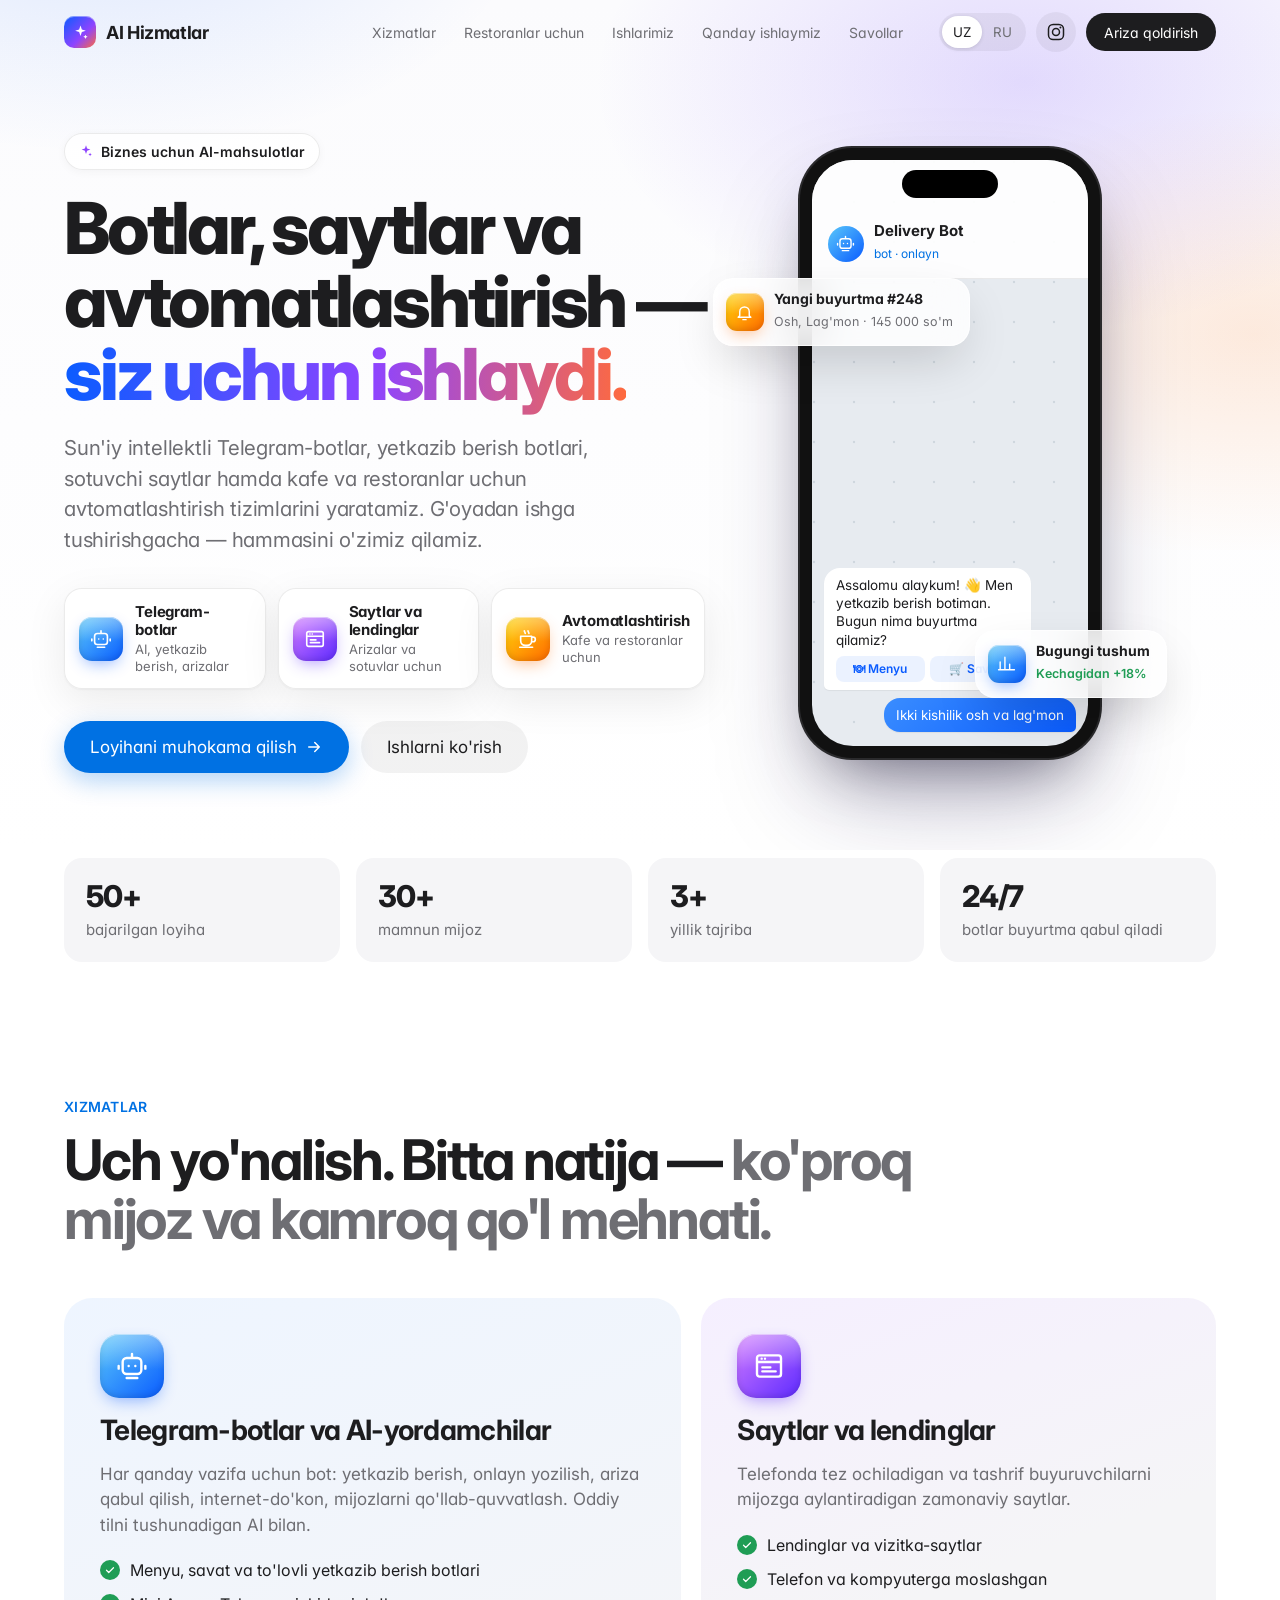
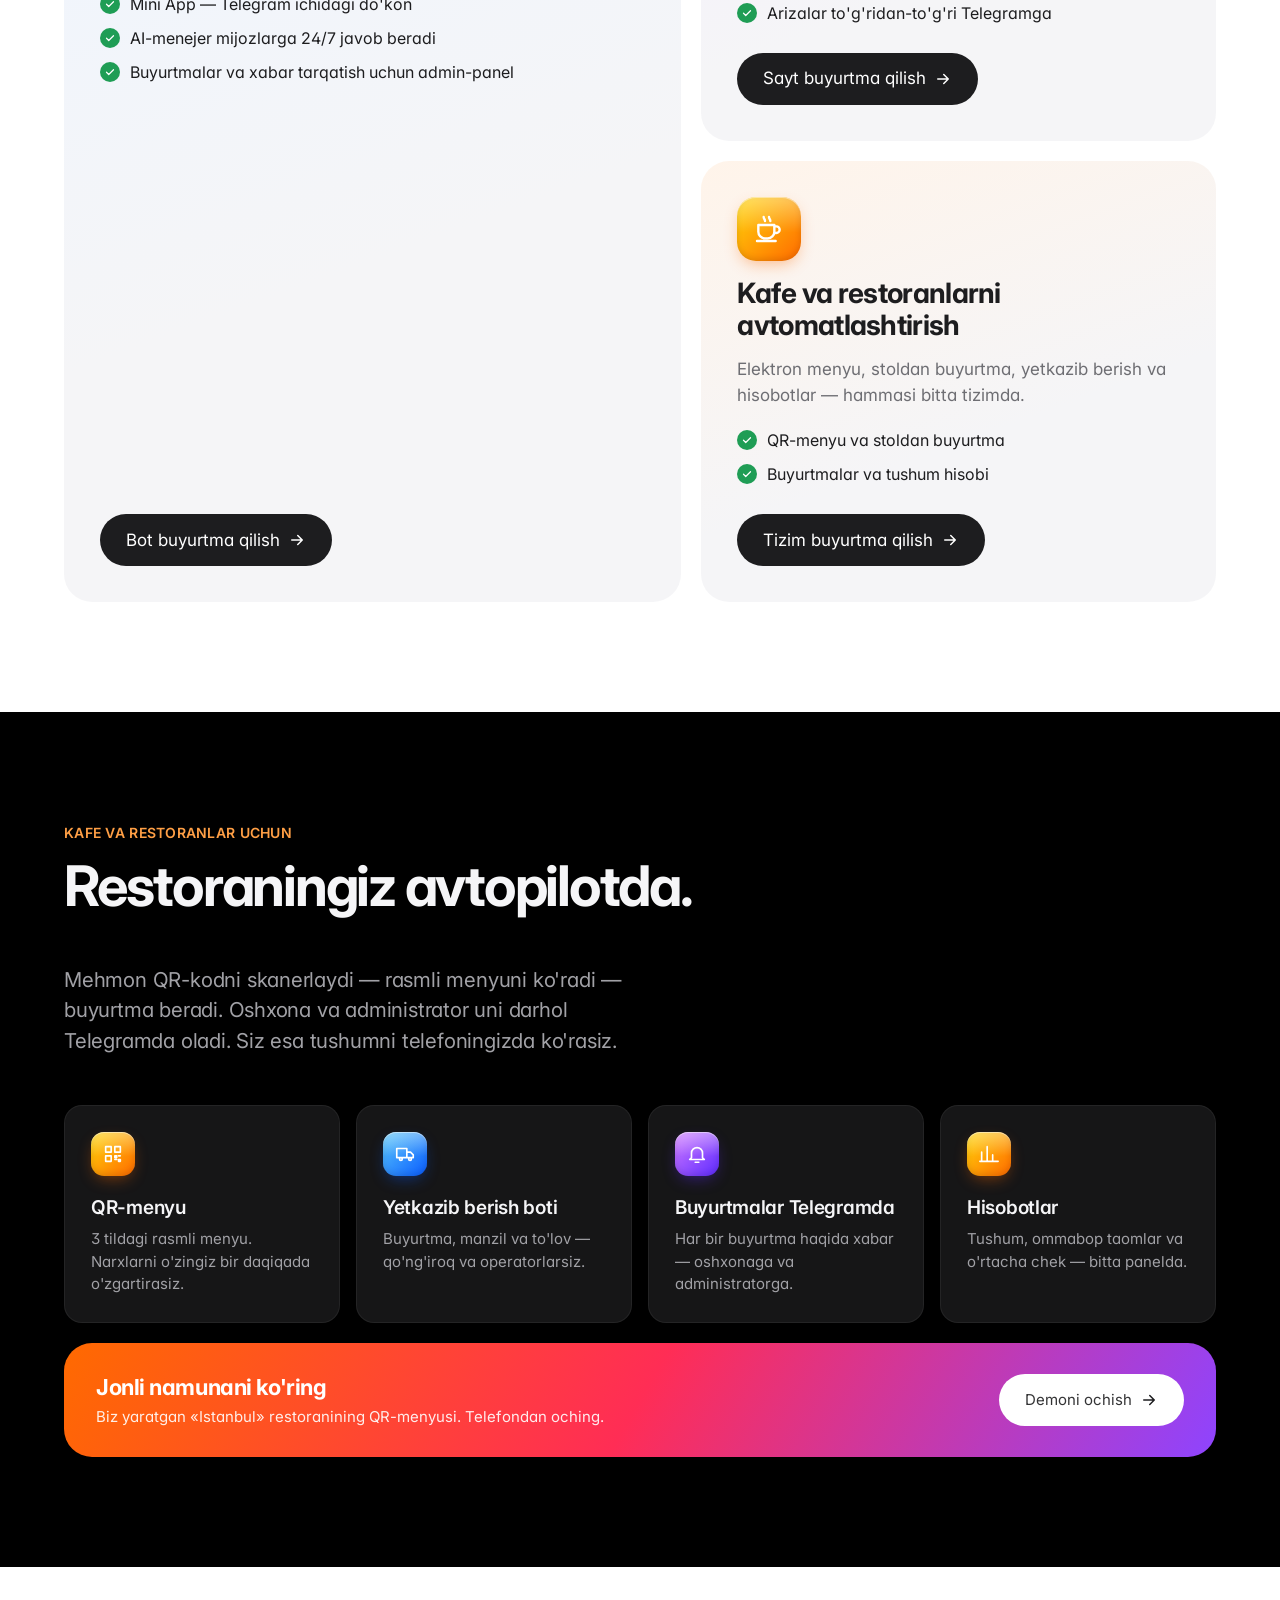
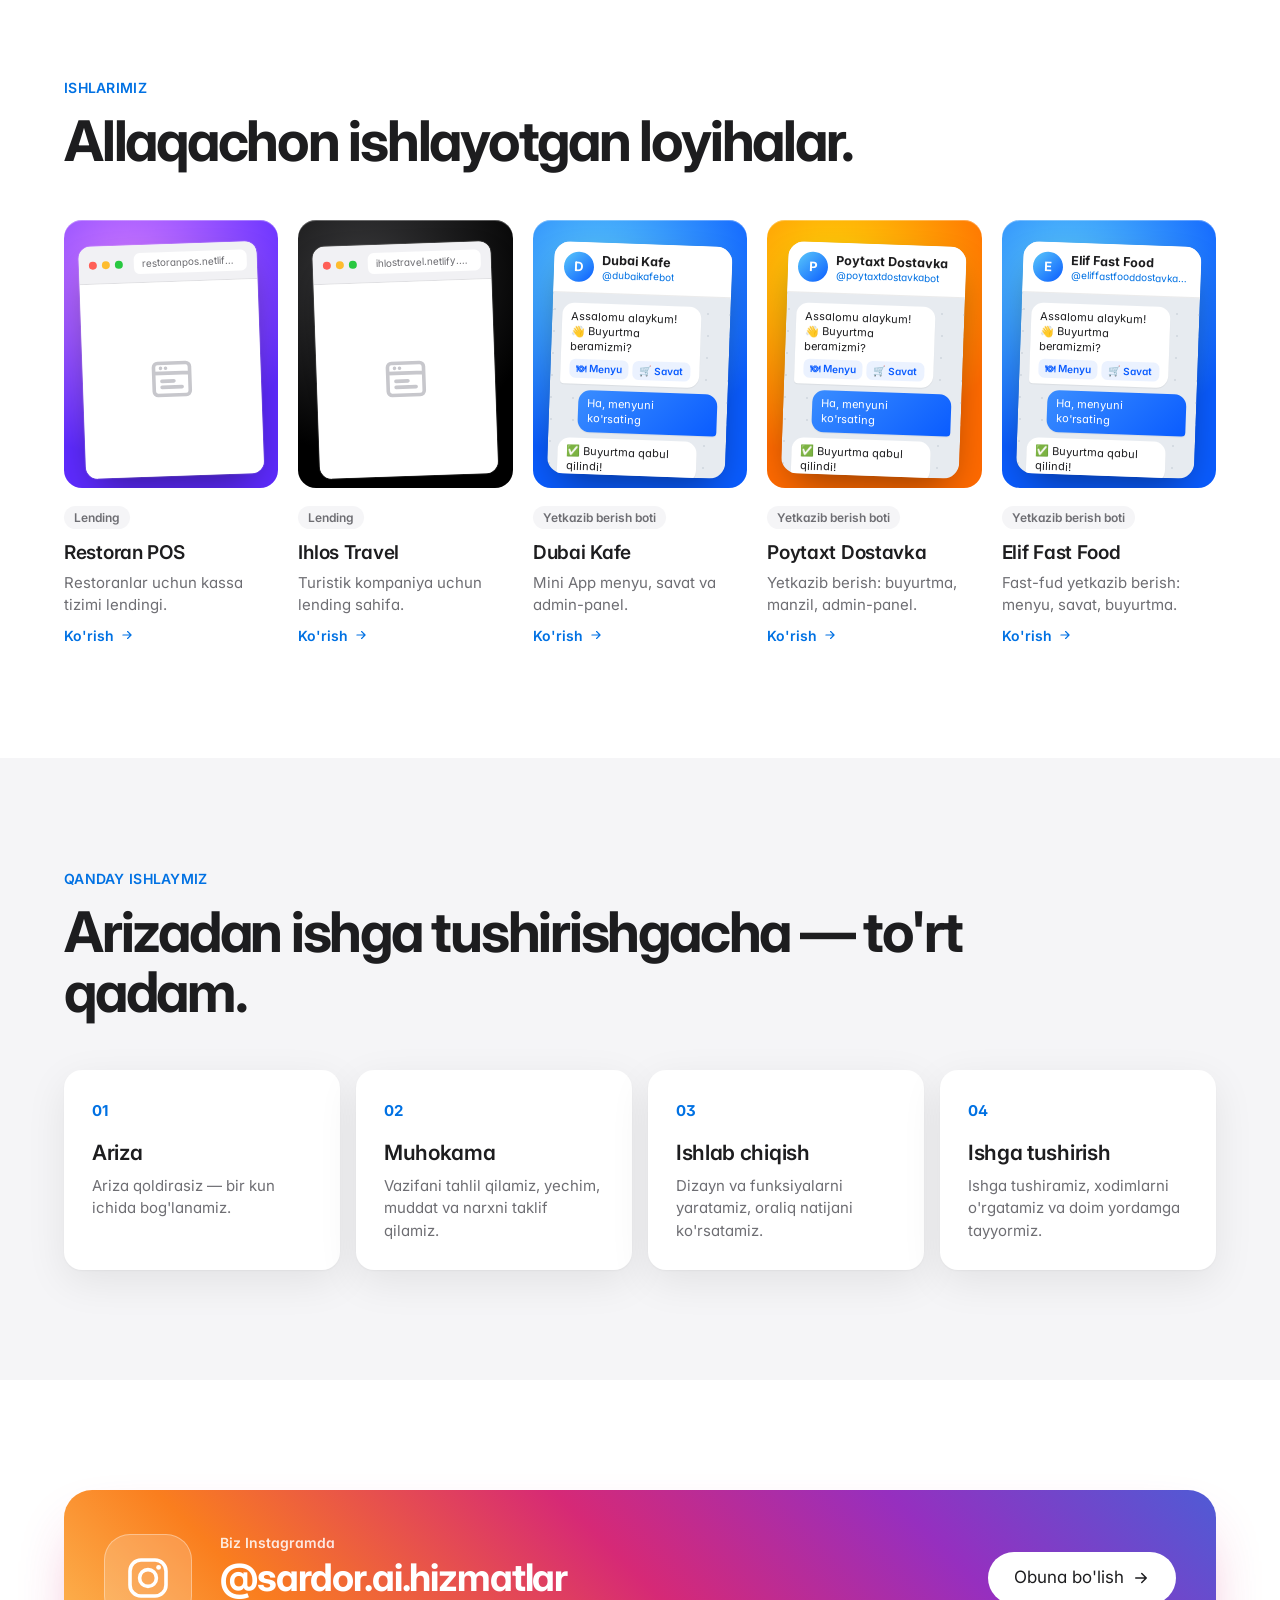
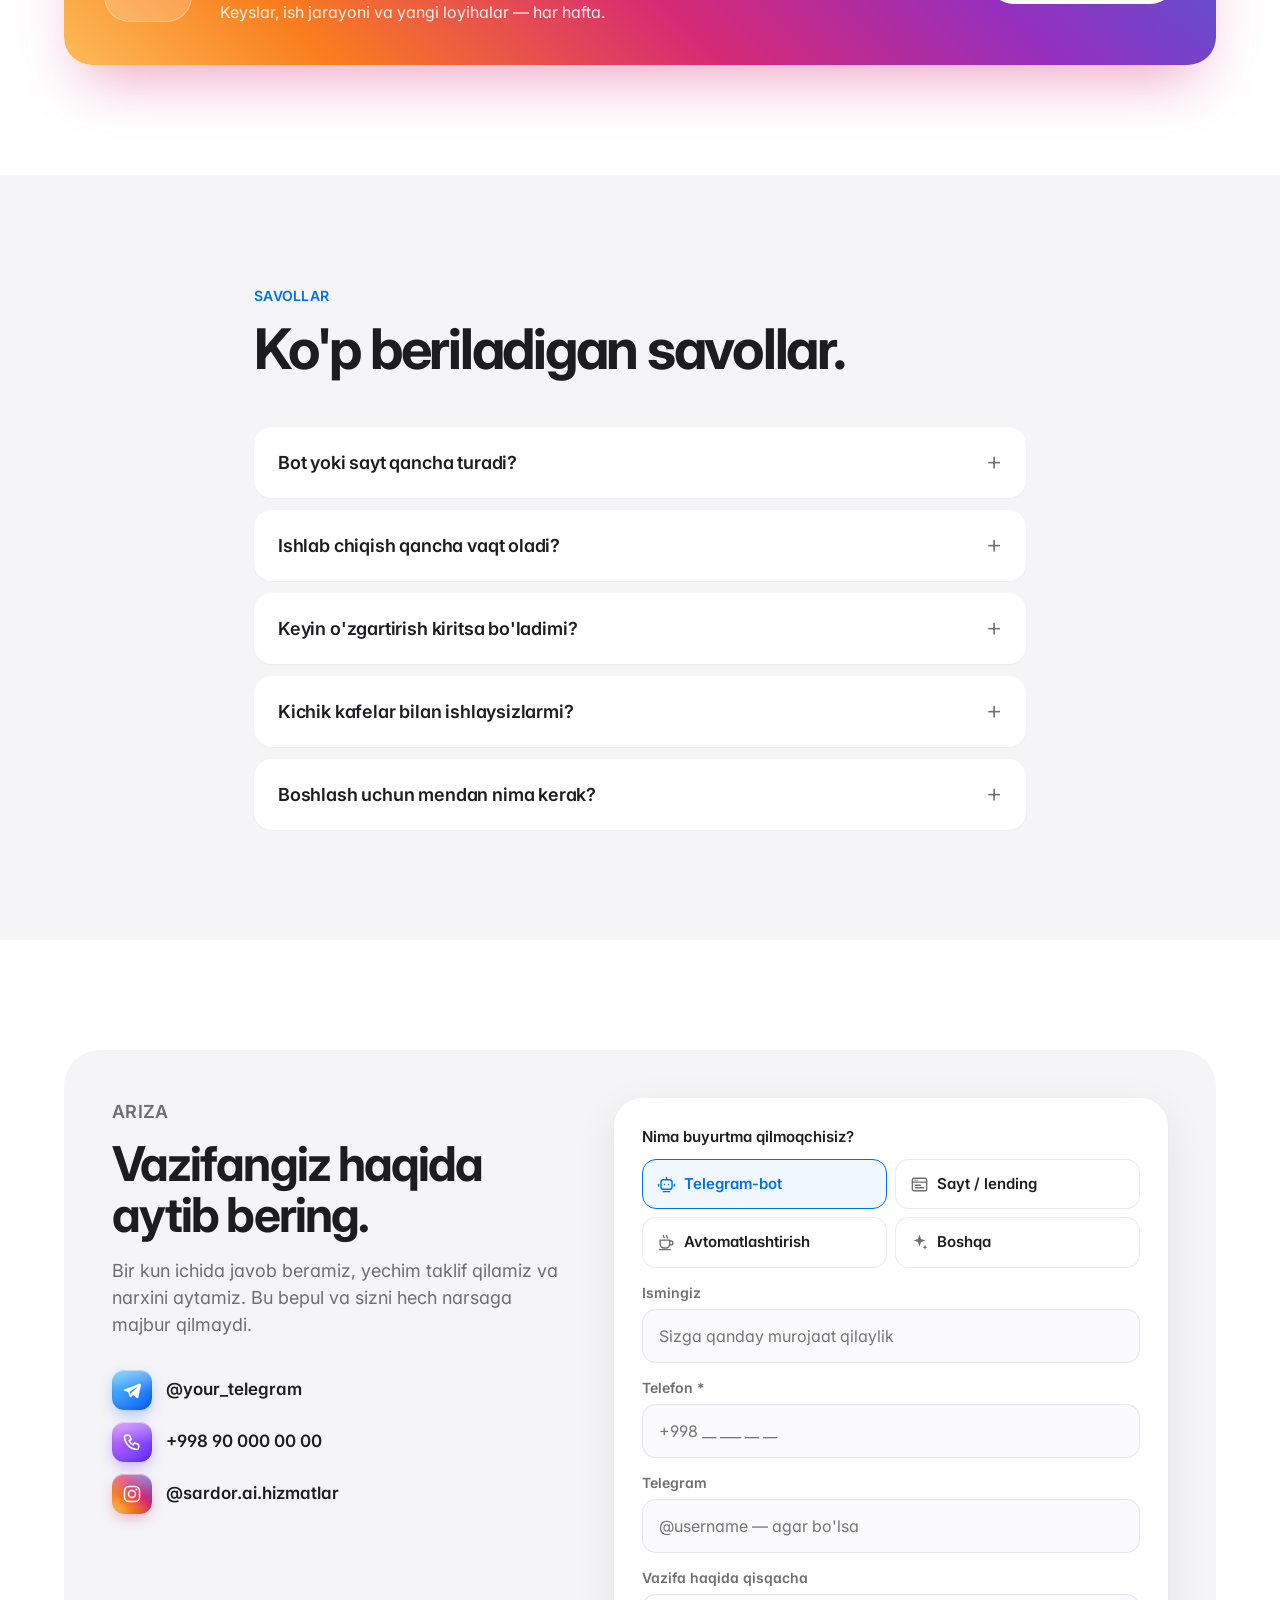
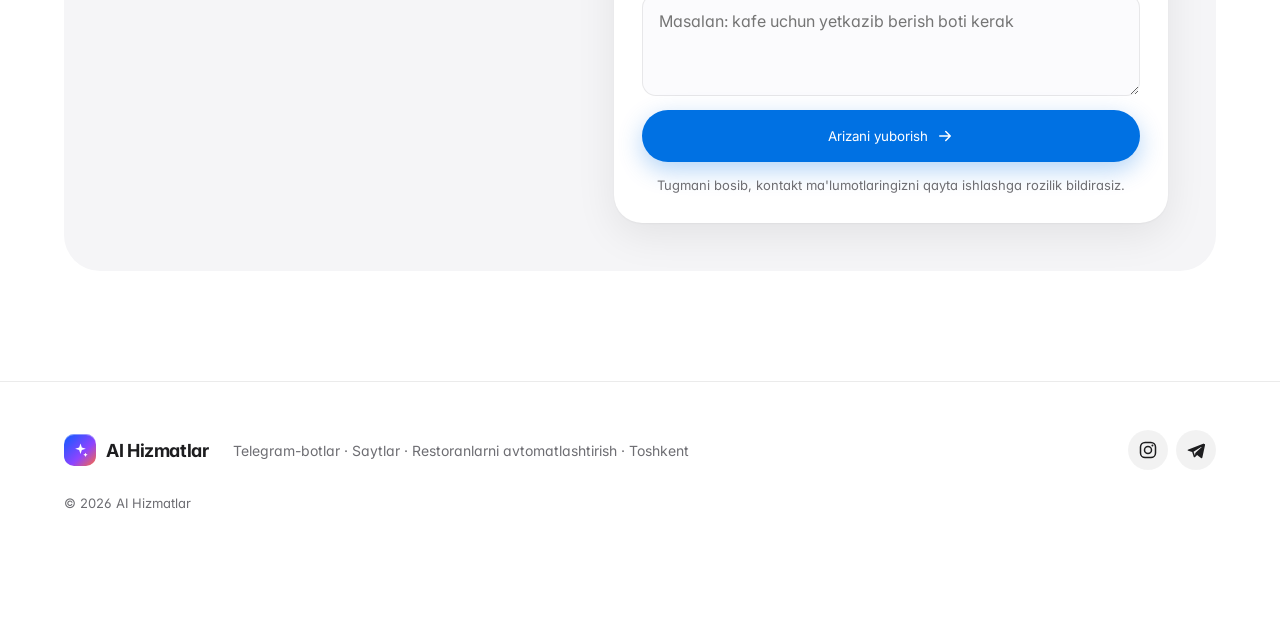
==== landing/index.html @ 6eeebfdb "Landing: rename brand to AI Hizmatlar Co-Authored-By: Claude Opus 5.5 <noreply@anthropic.com> Claude" ====
<!doctype html>
<html lang="uz">
<head>
<meta charset="utf-8">
<meta name="viewport" content="width=device-width, initial-scale=1, viewport-fit=cover">
<title>AI Hizmatlar — Telegram-botlar, saytlar va biznesni avtomatlashtirish</title>
<meta name="description" content="Sun'iy intellektli Telegram-botlar, yetkazib berish botlari, lendinglar hamda kafe va restoranlar uchun avtomatlashtirish tizimlari.">
<meta name="theme-color" content="#f5f5f7">
<meta property="og:title" content="Botlar, saytlar va avtomatlashtirish — siz uchun ishlaydi">
<meta property="og:description" content="Telegram-botlar, lendinglar va restoranlar uchun avtomatlashtirish. Telegram-боты, сайты и автоматизация.">
<meta property="og:type" content="website">
<link rel="icon" href="assets/favicon.svg" type="image/svg+xml">
<link rel="preconnect" href="https://fonts.googleapis.com">
<link rel="preconnect" href="https://fonts.gstatic.com" crossorigin>
<link href="https://fonts.googleapis.com/css2?family=Inter:wght@400;500;600;700;800&display=swap" rel="stylesheet">
<link rel="stylesheet" href="styles.css">
<script src="config.js"></script>
<script src="i18n.js"></script>
</head>
<body>

<svg width="0" height="0" style="position:absolute" aria-hidden="true">
  <defs>
    <linearGradient id="g-blue" x1="0" y1="0" x2="1" y2="1"><stop offset="0" stop-color="#5ac8fa"/><stop offset="1" stop-color="#0a5cff"/></linearGradient>
    <linearGradient id="g-violet" x1="0" y1="0" x2="1" y2="1"><stop offset="0" stop-color="#bf5af2"/><stop offset="1" stop-color="#5e2bff"/></linearGradient>
    <linearGradient id="g-orange" x1="0" y1="0" x2="1" y2="1"><stop offset="0" stop-color="#ffcc00"/><stop offset="1" stop-color="#ff6a00"/></linearGradient>
    <linearGradient id="g-ig" x1="0" y1="1" x2="1" y2="0"><stop offset="0" stop-color="#feda75"/><stop offset=".35" stop-color="#fa7e1e"/><stop offset=".6" stop-color="#d62976"/><stop offset="1" stop-color="#4f5bd5"/></linearGradient>
  </defs>
  <symbol id="i-bot" viewBox="0 0 24 24"><path fill="none" stroke="currentColor" stroke-width="1.8" stroke-linecap="round" stroke-linejoin="round" d="M12 3v3M8 21h8M5 9a3 3 0 0 1 3-3h8a3 3 0 0 1 3 3v6a3 3 0 0 1-3 3H8a3 3 0 0 1-3-3zM9.5 12h.01M14.5 12h.01M2 12v2M22 12v2"/></symbol>
  <symbol id="i-web" viewBox="0 0 24 24"><path fill="none" stroke="currentColor" stroke-width="1.8" stroke-linecap="round" stroke-linejoin="round" d="M3 6a2 2 0 0 1 2-2h14a2 2 0 0 1 2 2v12a2 2 0 0 1-2 2H5a2 2 0 0 1-2-2zM3 9h18M6.5 6.5h.01M9 6.5h.01M7 13h6M7 16h10"/></symbol>
  <symbol id="i-cafe" viewBox="0 0 24 24"><path fill="none" stroke="currentColor" stroke-width="1.8" stroke-linecap="round" stroke-linejoin="round" d="M4 9h12v5a5 5 0 0 1-5 5H9a5 5 0 0 1-5-5zM16 10h1.5a2.5 2.5 0 0 1 0 5H16M8 3c0 1.5 1 1.5 1 3M12 3c0 1.5 1 1.5 1 3M3 21h14"/></symbol>
  <symbol id="i-spark" viewBox="0 0 24 24"><path fill="currentColor" d="M12 2l1.9 5.6L19.5 9.5l-5.6 1.9L12 17l-1.9-5.6L4.5 9.5l5.6-1.9zM19 15l.9 2.1L22 18l-2.1.9L19 21l-.9-2.1L16 18l2.1-.9z"/></symbol>
  <symbol id="i-check" viewBox="0 0 24 24"><path fill="none" stroke="currentColor" stroke-width="2.4" stroke-linecap="round" stroke-linejoin="round" d="M5 12.5l4.5 4.5L19 7.5"/></symbol>
  <symbol id="i-arrow" viewBox="0 0 24 24"><path fill="none" stroke="currentColor" stroke-width="2" stroke-linecap="round" stroke-linejoin="round" d="M5 12h14M13 6l6 6-6 6"/></symbol>
  <symbol id="i-ig" viewBox="0 0 24 24"><rect x="3" y="3" width="18" height="18" rx="5.5" fill="none" stroke="currentColor" stroke-width="1.8"/><circle cx="12" cy="12" r="4.2" fill="none" stroke="currentColor" stroke-width="1.8"/><circle cx="17.3" cy="6.7" r="1.2" fill="currentColor"/></symbol>
  <symbol id="i-tg" viewBox="0 0 24 24"><path fill="currentColor" d="M21.4 4.3 2.9 11.4c-1.3.5-1.2 1.2-.2 1.5l4.7 1.5 1.8 5.6c.2.6.4.8.9.8.4 0 .6-.2.9-.5l2.3-2.2 4.7 3.5c.9.5 1.5.2 1.7-.8l3.1-14.5c.3-1.3-.5-1.9-1.4-1.5zM9.1 14.2l9-5.7c.4-.3.8-.1.5.2l-7.5 6.8-.3 3.2z"/></symbol>
  <symbol id="i-phone" viewBox="0 0 24 24"><path fill="none" stroke="currentColor" stroke-width="1.8" stroke-linecap="round" stroke-linejoin="round" d="M5 4h4l2 5-2.5 1.5a11 11 0 0 0 5 5L15 13l5 2v4a2 2 0 0 1-2 2A16 16 0 0 1 3 6a2 2 0 0 1 2-2"/></symbol>
  <symbol id="i-qr" viewBox="0 0 24 24"><path fill="none" stroke="currentColor" stroke-width="1.8" stroke-linecap="round" stroke-linejoin="round" d="M4 4h6v6H4zM14 4h6v6h-6zM4 14h6v6H4zM14 14h2v2h-2zM18 18h2v2h-2zM14 18h2M18 14h2"/></symbol>
  <symbol id="i-truck" viewBox="0 0 24 24"><path fill="none" stroke="currentColor" stroke-width="1.8" stroke-linecap="round" stroke-linejoin="round" d="M3 6h11v10H3zM14 10h4l3 3v3h-7M7.5 19a1.5 1.5 0 1 0 0-3 1.5 1.5 0 0 0 0 3M17.5 19a1.5 1.5 0 1 0 0-3 1.5 1.5 0 0 0 0 3"/></symbol>
  <symbol id="i-chart" viewBox="0 0 24 24"><path fill="none" stroke="currentColor" stroke-width="1.8" stroke-linecap="round" stroke-linejoin="round" d="M4 20V10M10 20V4M16 20v-7M22 20H2"/></symbol>
  <symbol id="i-bell" viewBox="0 0 24 24"><path fill="none" stroke="currentColor" stroke-width="1.8" stroke-linecap="round" stroke-linejoin="round" d="M6 16V11a6 6 0 0 1 12 0v5l2 2H4zM10 21h4"/></symbol>
</svg>

<header class="nav" id="nav">
  <div class="nav__in">
    <a href="#top" class="logo"><span class="logo__mark"><svg><use href="#i-spark"/></svg></span><span data-brand></span></a>
    <nav class="nav__links" aria-label="Menu">
      <a href="#services" data-t="nav.services"></a>
      <a href="#restaurants" data-t="nav.rest"></a>
      <a href="#work" data-t="nav.work"></a>
      <a href="#process" data-t="nav.process"></a>
      <a href="#faq" data-t="nav.faq"></a>
    </nav>
    <div class="nav__right">
      <div class="lang" role="group" aria-label="Til / Язык">
        <button type="button" data-lang="uz">UZ</button><button type="button" data-lang="ru">RU</button>
      </div>
      <a class="icon-btn" data-ig-link href="#" target="_blank" rel="noopener" aria-label="Instagram"><svg><use href="#i-ig"/></svg></a>
      <a class="btn btn--sm btn--dark" href="#lead" data-t="cta.lead"></a>
    </div>
  </div>
</header>

<main id="top">

  <!-- ПЕРВЫЙ ЭКРАН -->
  <section class="hero">
    <div class="hero__glow" aria-hidden="true"></div>
    <div class="wrap hero__grid">
      <div class="hero__text">
        <span class="pill reveal"><svg><use href="#i-spark"/></svg> <span data-t="hero.pill"></span></span>
        <h1 class="reveal" data-t="hero.h1"></h1>
        <p class="lead reveal" data-t="hero.lead"></p>

        <div class="chips reveal" role="list">
          <a role="listitem" class="chip" href="#lead" data-pick="bot"><span class="sticker sticker--blue"><svg><use href="#i-bot"/></svg></span><span><b data-t="chip.bot.t"></b><small data-t="chip.bot.s"></small></span></a>
          <a role="listitem" class="chip" href="#lead" data-pick="site"><span class="sticker sticker--violet"><svg><use href="#i-web"/></svg></span><span><b data-t="chip.site.t"></b><small data-t="chip.site.s"></small></span></a>
          <a role="listitem" class="chip" href="#lead" data-pick="auto"><span class="sticker sticker--orange"><svg><use href="#i-cafe"/></svg></span><span><b data-t="chip.auto.t"></b><small data-t="chip.auto.s"></small></span></a>
        </div>

        <div class="hero__cta reveal">
          <a class="btn btn--primary" href="#lead"><span data-t="hero.cta1"></span> <svg><use href="#i-arrow"/></svg></a>
          <a class="btn btn--ghost" href="#work" data-t="hero.cta2"></a>
        </div>
      </div>

      <div class="hero__visual reveal" aria-hidden="true">
        <div class="phone">
          <div class="phone__notch"></div>
          <div class="chat">
            <div class="chat__head"><span class="chat__ava"><svg><use href="#i-bot"/></svg></span><div><b>Delivery Bot</b><small data-t="chat.status"></small></div></div>
            <div class="chat__body" id="chat"></div>
          </div>
        </div>
        <div class="float float--a"><span class="sticker sticker--orange"><svg><use href="#i-bell"/></svg></span><div><b data-t="float.a.t"></b><small data-t="float.a.s"></small></div></div>
        <div class="float float--b"><span class="sticker sticker--blue"><svg><use href="#i-chart"/></svg></span><div><b data-t="float.b.t"></b><small class="up" data-t="float.b.s"></small></div></div>
      </div>
    </div>
  </section>

  <!-- Цифры (из config.js) -->
  <section class="facts wrap" id="stats"></section>

  <!-- УСЛУГИ -->
  <section class="section" id="services">
    <div class="wrap">
      <p class="eyebrow reveal" data-t="services.eye"></p>
      <h2 class="reveal" data-t="services.h2"></h2>

      <div class="bento">
        <article class="card card--bot reveal">
          <span class="sticker sticker--lg sticker--blue"><svg><use href="#i-bot"/></svg></span>
          <h3 data-t="bot.h"></h3>
          <p data-t="bot.p"></p>
          <ul class="ticks">
            <li><svg><use href="#i-check"/></svg><span data-t="bot.l1"></span></li>
            <li><svg><use href="#i-check"/></svg><span data-t="bot.l2"></span></li>
            <li><svg><use href="#i-check"/></svg><span data-t="bot.l3"></span></li>
            <li><svg><use href="#i-check"/></svg><span data-t="bot.l4"></span></li>
          </ul>
          <a class="btn btn--dark" href="#lead" data-pick="bot"><span data-t="bot.btn"></span> <svg><use href="#i-arrow"/></svg></a>
        </article>

        <article class="card card--site reveal">
          <span class="sticker sticker--lg sticker--violet"><svg><use href="#i-web"/></svg></span>
          <h3 data-t="site.h"></h3>
          <p data-t="site.p"></p>
          <ul class="ticks">
            <li><svg><use href="#i-check"/></svg><span data-t="site.l1"></span></li>
            <li><svg><use href="#i-check"/></svg><span data-t="site.l2"></span></li>
            <li><svg><use href="#i-check"/></svg><span data-t="site.l3"></span></li>
          </ul>
          <a class="btn btn--dark" href="#lead" data-pick="site"><span data-t="site.btn"></span> <svg><use href="#i-arrow"/></svg></a>
        </article>

        <article class="card card--auto reveal">
          <span class="sticker sticker--lg sticker--orange"><svg><use href="#i-cafe"/></svg></span>
          <h3 data-t="auto.h"></h3>
          <p data-t="auto.p"></p>
          <ul class="ticks">
            <li><svg><use href="#i-check"/></svg><span data-t="auto.l1"></span></li>
            <li><svg><use href="#i-check"/></svg><span data-t="auto.l2"></span></li>
          </ul>
          <a class="btn btn--dark" href="#lead" data-pick="auto"><span data-t="auto.btn"></span> <svg><use href="#i-arrow"/></svg></a>
        </article>
      </div>
    </div>
  </section>

  <!-- ДЛЯ РЕСТОРАНОВ -->
  <section class="section dark" id="restaurants">
    <div class="wrap">
      <p class="eyebrow reveal" data-t="rest.eye"></p>
      <h2 class="reveal" data-t="rest.h2"></h2>
      <p class="lead lead--dark reveal" data-t="rest.lead"></p>

      <div class="feat">
        <div class="feat__item reveal"><span class="sticker sticker--orange"><svg><use href="#i-qr"/></svg></span><h4 data-t="f1.h"></h4><p data-t="f1.p"></p></div>
        <div class="feat__item reveal"><span class="sticker sticker--blue"><svg><use href="#i-truck"/></svg></span><h4 data-t="f2.h"></h4><p data-t="f2.p"></p></div>
        <div class="feat__item reveal"><span class="sticker sticker--violet"><svg><use href="#i-bell"/></svg></span><h4 data-t="f3.h"></h4><p data-t="f3.p"></p></div>
        <div class="feat__item reveal"><span class="sticker sticker--orange"><svg><use href="#i-chart"/></svg></span><h4 data-t="f4.h"></h4><p data-t="f4.p"></p></div>
      </div>

      <div class="demo reveal">
        <div>
          <b data-t="demo.t"></b>
          <span data-t="demo.s"></span>
        </div>
        <a class="btn btn--light" href="https://sariofficial23.github.io/qrmenu/" target="_blank" rel="noopener"><span data-t="demo.btn"></span> <svg><use href="#i-arrow"/></svg></a>
      </div>
    </div>
  </section>

  <!-- РАБОТЫ (из config.js) -->
  <section class="section" id="work">
    <div class="wrap">
      <p class="eyebrow reveal" data-t="work.eye"></p>
      <h2 class="reveal" data-t="work.h2"></h2>
      <div class="works" id="works"></div>
    </div>
  </section>

  <!-- ПРОЦЕСС -->
  <section class="section section--soft" id="process">
    <div class="wrap">
      <p class="eyebrow reveal" data-t="proc.eye"></p>
      <h2 class="reveal" data-t="proc.h2"></h2>
      <ol class="steps">
        <li class="reveal"><span>01</span><h4 data-t="s1.h"></h4><p data-t="s1.p"></p></li>
        <li class="reveal"><span>02</span><h4 data-t="s2.h"></h4><p data-t="s2.p"></p></li>
        <li class="reveal"><span>03</span><h4 data-t="s3.h"></h4><p data-t="s3.p"></p></li>
        <li class="reveal"><span>04</span><h4 data-t="s4.h"></h4><p data-t="s4.p"></p></li>
      </ol>
    </div>
  </section>

  <!-- INSTAGRAM -->
  <section class="section">
    <div class="wrap">
      <a class="insta reveal" data-ig-link href="#" target="_blank" rel="noopener">
        <span class="insta__icon"><svg><use href="#i-ig"/></svg></span>
        <span class="insta__text">
          <small data-t="ig.small"></small>
          <b data-ig-handle></b>
          <span data-t="ig.p"></span>
        </span>
        <span class="btn btn--light"><span data-t="ig.btn"></span> <svg><use href="#i-arrow"/></svg></span>
      </a>
    </div>
  </section>

  <!-- FAQ -->
  <section class="section section--soft" id="faq">
    <div class="wrap wrap--narrow">
      <p class="eyebrow reveal" data-t="faq.eye"></p>
      <h2 class="reveal" data-t="faq.h2"></h2>
      <div class="faq">
        <details class="reveal"><summary data-t="q1"></summary><p data-t="a1"></p></details>
        <details class="reveal"><summary data-t="q2"></summary><p data-t="a2"></p></details>
        <details class="reveal"><summary data-t="q3"></summary><p data-t="a3"></p></details>
        <details class="reveal"><summary data-t="q4"></summary><p data-t="a4"></p></details>
        <details class="reveal"><summary data-t="q5"></summary><p data-t="a5"></p></details>
      </div>
    </div>
  </section>

  <!-- ЗАЯВКА -->
  <section class="section" id="lead">
    <div class="wrap">
      <div class="lead-card reveal">
        <div class="lead-card__info">
          <p class="eyebrow" data-t="lead.eye"></p>
          <h2 data-t="lead.h2"></h2>
          <p data-t="lead.p"></p>
          <div class="contacts">
            <a data-tg-link href="#" target="_blank" rel="noopener"><span class="sticker sticker--blue"><svg><use href="#i-tg"/></svg></span><span data-tg-handle></span></a>
            <a data-phone-link href="#"><span class="sticker sticker--violet"><svg><use href="#i-phone"/></svg></span><span data-phone></span></a>
            <a data-ig-link href="#" target="_blank" rel="noopener"><span class="sticker sticker--ig"><svg><use href="#i-ig"/></svg></span><span data-ig-handle></span></a>
          </div>
        </div>

        <form class="form" id="form" novalidate>
          <fieldset class="seg">
            <legend data-t="form.legend"></legend>
            <label><input type="radio" name="service" value="bot" checked><span><svg><use href="#i-bot"/></svg><i data-t="opt.bot"></i></span></label>
            <label><input type="radio" name="service" value="site"><span><svg><use href="#i-web"/></svg><i data-t="opt.site"></i></span></label>
            <label><input type="radio" name="service" value="auto"><span><svg><use href="#i-cafe"/></svg><i data-t="opt.auto"></i></span></label>
            <label><input type="radio" name="service" value="other"><span><svg><use href="#i-spark"/></svg><i data-t="opt.other"></i></span></label>
          </fieldset>

          <label class="field"><span data-t="f.name"></span><input name="name" autocomplete="name" data-tp="f.name.ph" maxlength="80"></label>
          <label class="field"><span data-t="f.phone"></span><input name="phone" type="tel" inputmode="tel" autocomplete="tel" placeholder="+998 __ ___ __ __" required maxlength="25"></label>
          <label class="field"><span data-t="f.tg"></span><input name="telegram" autocomplete="off" data-tp="f.tg.ph" maxlength="40"></label>
          <label class="field"><span data-t="f.msg"></span><textarea name="message" rows="3" data-tp="f.msg.ph" maxlength="1000"></textarea></label>
          <input class="hp" name="website" tabindex="-1" autocomplete="off" aria-hidden="true">

          <button class="btn btn--primary btn--block" type="submit"><span data-t="form.submit"></span> <svg><use href="#i-arrow"/></svg></button>
          <p class="form__note" id="formNote" role="status" aria-live="polite" data-t="form.note"></p>
        </form>
      </div>
    </div>
  </section>
</main>

<footer class="footer">
  <div class="wrap footer__in">
    <a href="#top" class="logo"><span class="logo__mark"><svg><use href="#i-spark"/></svg></span><span data-brand></span></a>
    <p><span data-t="footer.tag"></span> · <span data-city></span></p>
    <div class="footer__soc">
      <a class="icon-btn" data-ig-link href="#" target="_blank" rel="noopener" aria-label="Instagram"><svg><use href="#i-ig"/></svg></a>
      <a class="icon-btn" data-tg-link href="#" target="_blank" rel="noopener" aria-label="Telegram"><svg><use href="#i-tg"/></svg></a>
    </div>
    <small>© <span id="year"></span> <span data-brand></span></small>
  </div>
</footer>

<div class="mbar" id="mbar">
  <a class="icon-btn icon-btn--light" data-ig-link href="#" target="_blank" rel="noopener" aria-label="Instagram"><svg><use href="#i-ig"/></svg></a>
  <a class="btn btn--primary btn--block" href="#lead" data-t="cta.lead"></a>
</div>

<script src="main.js"></script>
</body>
</html>
---- landing/styles.css ----
:root{
  --bg:#fff; --soft:#f5f5f7; --ink:#1d1d1f; --ink2:#6e6e73; --line:rgba(0,0,0,.08);
  --blue:#0071e3; --blue2:#0a5cff; --dark:#000; --dark2:#161617;
  --r:28px; --r-sm:18px;
  --shadow:0 1px 2px rgba(0,0,0,.04),0 12px 40px rgba(0,0,0,.08);
  --ease:cubic-bezier(.2,.7,.2,1);
}
*{box-sizing:border-box;margin:0;padding:0}
html{scroll-behavior:smooth;scroll-padding-top:72px;-webkit-text-size-adjust:100%}
body{font-family:Inter,-apple-system,BlinkMacSystemFont,"SF Pro Display","Segoe UI",Roboto,sans-serif;
  background:var(--bg);color:var(--ink);font-size:17px;line-height:1.5;-webkit-font-smoothing:antialiased;
  font-feature-settings:"cv11","ss01";overflow-x:hidden}
a{color:inherit;text-decoration:none}
svg{width:1em;height:1em;flex:none}
img{max-width:100%;display:block}
.wrap{max-width:1200px;margin:0 auto;padding:0 24px}
.wrap--narrow{max-width:820px}

h1{font-size:clamp(38px,5.6vw,72px);line-height:1.02;letter-spacing:-.045em;font-weight:800}
h2{font-size:clamp(32px,4.6vw,56px);line-height:1.06;letter-spacing:-.04em;font-weight:700;max-width:900px}
h3{font-size:clamp(22px,2.2vw,28px);letter-spacing:-.025em;line-height:1.15;font-weight:700}
h4{font-size:19px;letter-spacing:-.015em;font-weight:600}
.muted{color:var(--ink2)}
.grad{background:linear-gradient(92deg,#0a5cff 0%,#8e44ff 55%,#ff6a3d 100%);-webkit-background-clip:text;background-clip:text;color:transparent}
.eyebrow{font-size:14px;font-weight:600;color:var(--blue);letter-spacing:.02em;margin-bottom:14px;text-transform:uppercase}
.lead{font-size:clamp(18px,1.6vw,21px);color:var(--ink2);max-width:600px;margin-top:22px;letter-spacing:-.01em}
.lead--dark{color:#a1a1a6}

/* Кнопки */
.btn{display:inline-flex;align-items:center;justify-content:center;gap:8px;height:52px;padding:0 26px;border-radius:999px;
  font:600 16px/1 inherit;font-family:inherit;border:0;cursor:pointer;transition:transform .2s var(--ease),background .2s,box-shadow .2s;white-space:nowrap}
.btn svg{font-size:18px;transition:transform .2s var(--ease)}
.btn:hover svg{transform:translateX(3px)}
.btn:active{transform:scale(.97)}
.btn--primary{background:var(--blue);color:#fff;box-shadow:0 8px 24px rgba(0,113,227,.3)}
.btn--primary:hover{background:#0077ed}
.btn--dark{background:var(--ink);color:#fff}
.btn--dark:hover{background:#333}
.btn--light{background:#fff;color:var(--ink)}
.btn--ghost{background:rgba(0,0,0,.05);color:var(--ink)}
.btn--ghost:hover{background:rgba(0,0,0,.09)}
.btn--sm{height:38px;padding:0 18px;font-size:14px}
.btn--block{width:100%}
.icon-btn{width:40px;height:40px;border-radius:50%;display:grid;place-items:center;background:rgba(0,0,0,.05);font-size:20px;transition:background .2s}
.icon-btn:hover{background:rgba(0,0,0,.1)}
.icon-btn--light{background:#fff;box-shadow:var(--shadow)}

/* Премиум-стикеры */
.sticker{width:44px;height:44px;border-radius:13px;display:grid;place-items:center;color:#fff;font-size:22px;flex:none;position:relative;
  box-shadow:inset 0 1px 0 rgba(255,255,255,.45),inset 0 -2px 6px rgba(0,0,0,.12),0 6px 16px -4px var(--sh,rgba(0,0,0,.25))}
.sticker::after{content:"";position:absolute;inset:0;border-radius:inherit;background:linear-gradient(180deg,rgba(255,255,255,.35),transparent 55%);pointer-events:none}
.sticker--blue{background:linear-gradient(135deg,#5ac8fa,#0a5cff);--sh:rgba(10,92,255,.45)}
.sticker--violet{background:linear-gradient(135deg,#d17bff,#5e2bff);--sh:rgba(94,43,255,.45)}
.sticker--orange{background:linear-gradient(135deg,#ffd60a,#ff6a00);--sh:rgba(255,106,0,.45)}
.sticker--ig{background:linear-gradient(45deg,#feda75,#fa7e1e 30%,#d62976 60%,#4f5bd5);--sh:rgba(214,41,118,.45)}
.sticker--lg{width:64px;height:64px;border-radius:19px;font-size:32px}

/* Навигация */
.nav{position:fixed;inset:0 0 auto;z-index:50;transition:background .3s,box-shadow .3s}
.nav.is-scrolled{background:rgba(255,255,255,.72);backdrop-filter:saturate(180%) blur(20px);-webkit-backdrop-filter:saturate(180%) blur(20px);box-shadow:0 1px 0 var(--line)}
.nav__in{max-width:1200px;margin:0 auto;padding:0 24px;height:64px;display:flex;align-items:center;gap:24px}
.logo{display:flex;align-items:center;gap:10px;font-weight:700;letter-spacing:-.02em;font-size:18px}
.logo__mark{width:32px;height:32px;border-radius:10px;background:linear-gradient(135deg,#0a5cff,#8e44ff 60%,#ff6a3d);display:grid;place-items:center;color:#fff;font-size:17px;box-shadow:inset 0 1px 0 rgba(255,255,255,.4)}
.nav__links{display:flex;gap:28px;margin-left:auto;font-size:14px;color:var(--ink2)}
.nav__links a:hover{color:var(--ink)}
.nav__right{display:flex;align-items:center;gap:10px;margin-left:12px}

/* Hero */
.hero{position:relative;padding:128px 0 72px;overflow:hidden;background:linear-gradient(180deg,#fbfbfd,#fff)}
.hero__glow{position:absolute;inset:-20% -10% auto;height:720px;pointer-events:none;
  background:radial-gradient(40% 50% at 75% 35%,rgba(94,43,255,.16),transparent 70%),radial-gradient(35% 45% at 90% 70%,rgba(255,106,0,.13),transparent 70%),radial-gradient(40% 50% at 15% 10%,rgba(10,92,255,.12),transparent 70%)}
.hero__grid{position:relative;display:grid;grid-template-columns:1.15fr .85fr;gap:48px;align-items:center}
.pill{display:inline-flex;align-items:center;gap:8px;padding:7px 14px;border-radius:999px;background:rgba(255,255,255,.8);border:1px solid var(--line);font-size:14px;font-weight:600;margin-bottom:22px;box-shadow:0 2px 10px rgba(0,0,0,.04)}
.pill svg{color:#8e44ff}
.chips{display:grid;grid-template-columns:repeat(3,1fr);gap:12px;margin-top:32px;max-width:680px}
.chip{display:flex;align-items:center;gap:12px;padding:14px;border-radius:var(--r-sm);background:rgba(255,255,255,.85);border:1px solid var(--line);box-shadow:var(--shadow);transition:transform .25s var(--ease),box-shadow .25s}
.chip:hover{transform:translateY(-3px);box-shadow:0 1px 2px rgba(0,0,0,.04),0 20px 50px rgba(0,0,0,.12)}
.chip b{display:block;font-size:15px;letter-spacing:-.01em;line-height:1.2}
.chip small{display:block;font-size:13px;color:var(--ink2);line-height:1.3;margin-top:2px}
.hero__cta{display:flex;gap:12px;margin-top:32px;flex-wrap:wrap}

.hero__visual{position:relative;display:flex;justify-content:center;padding:20px 0}
.phone{width:300px;height:610px;border-radius:52px;background:#111;padding:12px;position:relative;
  box-shadow:0 0 0 2px #2a2a2c,0 50px 100px -20px rgba(30,20,80,.35),0 30px 60px -30px rgba(0,0,0,.5)}
.phone__notch{position:absolute;top:22px;left:50%;transform:translateX(-50%);width:96px;height:28px;border-radius:20px;background:#000;z-index:2}
.chat{height:100%;border-radius:41px;overflow:hidden;background:#e7ebf0 url("data:image/svg+xml,%3Csvg xmlns='http://www.w3.org/2000/svg' width='40' height='40'%3E%3Ccircle cx='2' cy='2' r='1.2' fill='%23cfd6de'/%3E%3C/svg%3E");display:flex;flex-direction:column}
.chat__head{padding:62px 16px 12px;background:rgba(255,255,255,.92);display:flex;align-items:center;gap:10px;border-bottom:1px solid var(--line)}
.chat__head b{font-size:15px;display:block;line-height:1.2}
.chat__head small{font-size:12px;color:var(--blue)}
.chat__ava{width:36px;height:36px;border-radius:50%;background:linear-gradient(135deg,#5ac8fa,#0a5cff);display:grid;place-items:center;color:#fff;font-size:19px}
.chat__body{flex:1;padding:14px 12px;display:flex;flex-direction:column;gap:8px;justify-content:flex-end;overflow:hidden}
.msg{max-width:82%;padding:8px 12px;border-radius:16px;font-size:13.5px;line-height:1.35;animation:pop .35s var(--ease) both;box-shadow:0 1px 1px rgba(0,0,0,.06)}
.msg--bot{background:#fff;align-self:flex-start;border-bottom-left-radius:5px}
.msg--me{background:#dcf8c6;background:linear-gradient(135deg,#3a8dff,#0a5cff);color:#fff;align-self:flex-end;border-bottom-right-radius:5px}
.msg__btns{display:grid;grid-template-columns:1fr 1fr;gap:5px;margin-top:7px}
.msg__btns span{background:rgba(10,92,255,.08);color:var(--blue2);border-radius:8px;text-align:center;padding:5px;font-size:12px;font-weight:600}
.typing{display:inline-flex;gap:4px;padding:12px 14px}
.typing i{width:6px;height:6px;border-radius:50%;background:#9aa3ad;animation:blink 1s infinite}
.typing i:nth-child(2){animation-delay:.15s}.typing i:nth-child(3){animation-delay:.3s}
@keyframes pop{from{opacity:0;transform:translateY(8px) scale(.96)}to{opacity:1;transform:none}}
@keyframes blink{0%,80%,100%{opacity:.3}40%{opacity:1}}

.float{position:absolute;display:flex;align-items:center;gap:10px;padding:12px 16px 12px 12px;border-radius:20px;background:rgba(255,255,255,.82);
  backdrop-filter:blur(20px);-webkit-backdrop-filter:blur(20px);border:1px solid rgba(255,255,255,.7);box-shadow:0 20px 50px -10px rgba(0,0,0,.18);animation:bob 6s ease-in-out infinite}
.float b{font-size:14px;display:block;line-height:1.2}
.float small{font-size:12.5px;color:var(--ink2)}
.float .sticker{width:38px;height:38px;font-size:19px;border-radius:11px}
.float--a{top:150px;left:-40px}
.float--b{bottom:80px;right:-20px;animation-delay:-3s}
.up{color:#1f9d55!important;font-weight:600}
@keyframes bob{0%,100%{transform:translateY(0)}50%{transform:translateY(-10px)}}

/* Факты */
.facts{display:grid;grid-template-columns:repeat(4,1fr);gap:16px;padding-top:8px;padding-bottom:24px}
.fact{padding:22px;border-radius:var(--r-sm);background:var(--soft)}
.fact b{display:block;font-size:30px;letter-spacing:-.04em;font-weight:800;line-height:1.1;margin-bottom:6px}
.fact span{font-size:15px;color:var(--ink2);line-height:1.4;display:block}

/* Секции */
.section{padding:110px 0}
.section--soft{background:var(--soft)}
.section h2{margin-bottom:48px}
.section .lead+*{margin-top:48px}

.bento{display:grid;grid-template-columns:1.2fr 1fr;grid-template-rows:auto auto;gap:20px}
.card{border-radius:var(--r);padding:36px;background:var(--soft);display:flex;flex-direction:column;gap:16px;position:relative;overflow:hidden;transition:transform .3s var(--ease)}
.card:hover{transform:translateY(-4px)}
.card p{color:var(--ink2)}
.card .btn{align-self:flex-start;margin-top:auto}
.card--bot{grid-row:span 2;background:linear-gradient(160deg,#eef5ff,#f5f5f7 60%)}
.card--site{background:linear-gradient(160deg,#f5efff,#f5f5f7 60%)}
.card--auto{background:linear-gradient(160deg,#fff4ea,#f5f5f7 60%)}
.ticks{list-style:none;display:grid;gap:10px;margin:4px 0 12px}
.ticks li{display:flex;gap:10px;align-items:flex-start;font-size:16px}
.ticks svg{color:#fff;background:#1f9d55;border-radius:50%;padding:4px;width:20px;height:20px;margin-top:2px}

/* Тёмная секция */
.dark{background:var(--dark);color:#f5f5f7}
.dark .eyebrow{color:#ff9f45}
.feat{display:grid;grid-template-columns:repeat(4,1fr);gap:16px}
.feat__item{background:var(--dark2);border-radius:var(--r-sm);padding:26px;border:1px solid rgba(255,255,255,.06)}
.feat__item h4{margin:18px 0 6px}
.feat__item p{color:#a1a1a6;font-size:15px}
.demo{margin-top:20px;border-radius:var(--r);padding:28px 32px;display:flex;align-items:center;justify-content:space-between;gap:20px;
  background:linear-gradient(120deg,#ff6a00,#ff2d55 50%,#8e44ff);color:#fff}
.demo b{display:block;font-size:22px;letter-spacing:-.02em}
.demo span{opacity:.9;font-size:15px}

/* Работы */
.works{display:grid;grid-template-columns:repeat(4,1fr);gap:20px}
.work h4{margin:10px 0 4px}
.work p{font-size:15px;color:var(--ink2)}
.work__cover{aspect-ratio:4/5;border-radius:var(--r-sm);display:grid;place-items:center;font-size:64px;color:rgba(255,255,255,.95);margin-bottom:16px;transition:transform .4s var(--ease);
  box-shadow:inset 0 1px 0 rgba(255,255,255,.3)}
.work:hover .work__cover{transform:scale(1.02)}
.work__cover--a{background:radial-gradient(circle at 30% 20%,#5ac8fa,#0a5cff 70%)}
.work__cover--b{background:radial-gradient(circle at 30% 20%,#ffd60a,#ff6a00 70%)}
.work__cover--c{background:radial-gradient(circle at 30% 20%,#3a3a3c,#000 70%)}
.work__cover--d{background:radial-gradient(circle at 30% 20%,#d17bff,#5e2bff 70%)}
.tag{font-size:12px;font-weight:600;padding:4px 10px;border-radius:999px;background:var(--soft);color:var(--ink2)}

/* Шаги */
.steps{list-style:none;display:grid;grid-template-columns:repeat(4,1fr);gap:16px}
.steps li{background:#fff;border-radius:var(--r-sm);padding:28px;box-shadow:var(--shadow)}
.steps span{font-size:15px;font-weight:700;color:var(--blue)}
.steps h4{margin:14px 0 6px;font-size:21px}
.steps p{color:var(--ink2);font-size:15px}

/* Instagram */
.insta{display:flex;align-items:center;gap:28px;padding:40px;border-radius:var(--r);color:#fff;
  background:linear-gradient(45deg,#feda75 -10%,#fa7e1e 20%,#d62976 50%,#962fbf 75%,#4f5bd5 100%);box-shadow:0 30px 60px -20px rgba(214,41,118,.45);transition:transform .3s var(--ease)}
.insta:hover{transform:translateY(-4px)}
.insta__icon{width:88px;height:88px;border-radius:26px;background:rgba(255,255,255,.18);display:grid;place-items:center;font-size:48px;flex:none;border:1px solid rgba(255,255,255,.35)}
.insta__text{flex:1}
.insta__text small{font-size:14px;opacity:.85;font-weight:600}
.insta__text b{display:block;font-size:clamp(26px,3vw,38px);letter-spacing:-.03em;line-height:1.15}
.insta__text span{opacity:.9;font-size:16px}

/* FAQ */
.faq{display:grid;gap:12px}
.faq details{background:#fff;border-radius:var(--r-sm);padding:0 24px;box-shadow:0 1px 2px rgba(0,0,0,.04)}
.faq summary{cursor:pointer;list-style:none;padding:22px 0;font-weight:600;font-size:18px;display:flex;justify-content:space-between;gap:16px;letter-spacing:-.01em}
.faq summary::-webkit-details-marker{display:none}
.faq summary::after{content:"+";font-size:26px;font-weight:300;line-height:.9;color:var(--ink2);transition:transform .25s}
.faq details[open] summary::after{transform:rotate(45deg)}
.faq details p{padding:0 0 22px;color:var(--ink2)}

/* Заявка */
.lead-card{display:grid;grid-template-columns:.9fr 1.1fr;gap:48px;padding:48px;border-radius:36px;background:var(--soft)}
.lead-card h2{margin:0 0 16px;font-size:clamp(32px,4vw,48px)}
.lead-card__info>p{color:var(--ink2);font-size:18px}
.contacts{display:grid;gap:12px;margin-top:32px}
.contacts a{display:flex;align-items:center;gap:14px;font-weight:600;font-size:17px}
.contacts .sticker{width:40px;height:40px;font-size:20px;border-radius:12px}
.form{background:#fff;border-radius:var(--r);padding:28px;box-shadow:var(--shadow);display:grid;gap:14px}
.seg{border:0;display:grid;grid-template-columns:1fr 1fr;gap:8px}
.seg legend{font-weight:600;font-size:15px;margin-bottom:10px}
.seg input{position:absolute;opacity:0;pointer-events:none}
.seg span{display:flex;align-items:center;gap:8px;padding:13px 14px;border-radius:14px;border:1.5px solid var(--line);font-weight:600;font-size:15px;cursor:pointer;transition:all .2s;background:#fff}
.seg span svg{font-size:19px;color:var(--ink2)}
.seg input:checked+span{border-color:var(--blue);background:rgba(0,113,227,.06);color:var(--blue)}
.seg input:checked+span svg{color:var(--blue)}
.seg input:focus-visible+span{outline:2px solid var(--blue);outline-offset:2px}
.field{display:grid;gap:6px}
.field>span{font-size:14px;font-weight:600;color:var(--ink2)}
.field input,.field textarea{font:inherit;font-size:16px;padding:14px 16px;border-radius:14px;border:1.5px solid var(--line);background:#fbfbfd;color:var(--ink);transition:border .2s,box-shadow .2s;resize:vertical;width:100%}
.field input:focus,.field textarea:focus{outline:0;border-color:var(--blue);box-shadow:0 0 0 4px rgba(0,113,227,.12);background:#fff}
.field.is-bad input{border-color:#ff3b30;box-shadow:0 0 0 4px rgba(255,59,48,.1)}
.hp{position:absolute;left:-9999px;width:1px;height:1px;opacity:0}
.form__note{font-size:13px;color:var(--ink2);text-align:center}
.form__note.ok{color:#1f9d55;font-weight:600;font-size:15px}
.form__note.err{color:#ff3b30;font-weight:600;font-size:15px}
.form button[disabled]{opacity:.6;pointer-events:none}

/* Футер */
.footer{padding:48px 0 120px;border-top:1px solid var(--line)}
.footer__in{display:flex;align-items:center;gap:24px;flex-wrap:wrap}
.footer p{color:var(--ink2);font-size:14px;flex:1}
.footer small{color:var(--ink2);font-size:13px;width:100%}
.footer__soc{display:flex;gap:8px}

/* Мобильная панель */
.mbar{display:none}

/* Появление */
.reveal{opacity:0;transform:translateY(24px);transition:opacity .8s var(--ease),transform .8s var(--ease)}
.reveal.in{opacity:1;transform:none}
@media (prefers-reduced-motion:reduce){.reveal{opacity:1;transform:none;transition:none}.float,.msg{animation:none}html{scroll-behavior:auto}}

/* Планшет */
@media (max-width:1024px){
  .nav__links{display:none}
  .nav__right{margin-left:auto}
  .hero__grid{grid-template-columns:1fr}
  .hero__visual{order:2;margin-top:12px}
  .facts,.feat,.steps,.works{grid-template-columns:repeat(2,1fr)}
  .lead-card{grid-template-columns:1fr;padding:36px}
}
/* Телефон */
@media (max-width:640px){
  body{font-size:16px}
  .wrap,.nav__in{padding:0 16px}
  .nav__right .btn{display:none}
  .hero{padding:96px 0 48px}
  .chips{grid-template-columns:1fr;gap:10px}
  .hero__cta .btn{flex:1}
  .phone{width:260px;height:530px;border-radius:46px}
  .chat{border-radius:35px}
  .float{padding:9px 12px 9px 9px}
  .float--a{left:-4px;top:120px}
  .float--b{right:-4px;bottom:50px}
  .facts{grid-template-columns:1fr 1fr;gap:10px}
  .fact{padding:16px}
  .fact b{font-size:24px}
  .fact span{font-size:13.5px}
  .section{padding:72px 0}
  .section h2{margin-bottom:32px}
  .bento{grid-template-columns:1fr}
  .card--bot{grid-row:auto}
  .card{padding:26px}
  .card .btn{align-self:stretch}
  .feat,.steps{grid-template-columns:1fr}
  .works{grid-template-columns:1fr 1fr;gap:14px}
  .work__cover{font-size:44px}
  .work p{font-size:14px}
  .demo{flex-direction:column;align-items:stretch;padding:24px}
  .insta{flex-direction:column;align-items:flex-start;padding:28px;gap:18px}
  .insta__icon{width:64px;height:64px;font-size:34px;border-radius:20px}
  .insta .btn{align-self:stretch}
  .lead-card{padding:20px;border-radius:28px;gap:28px}
  .form{padding:18px}
  .seg span{font-size:14px;padding:12px 10px}
  .mbar{display:flex;gap:10px;position:fixed;left:0;right:0;bottom:0;z-index:60;padding:10px 16px calc(10px + env(safe-area-inset-bottom));
    background:rgba(255,255,255,.8);backdrop-filter:saturate(180%) blur(20px);-webkit-backdrop-filter:saturate(180%) blur(20px);border-top:1px solid var(--line);
    transform:translateY(110%);transition:transform .35s var(--ease)}
  .mbar.show{transform:none}
  .mbar .icon-btn{width:52px;height:52px;flex:none}
}

/* Переключатель языка */
.lang{display:flex;background:rgba(0,0,0,.05);border-radius:999px;padding:3px}
.lang button{font:600 13px/1 inherit;font-family:inherit;border:0;background:none;color:var(--ink2);padding:8px 11px;border-radius:999px;cursor:pointer;transition:all .2s}
.lang button.on{background:#fff;color:var(--ink);box-shadow:0 1px 4px rgba(0,0,0,.12)}
.seg span i{font-style:normal}

/* Работы из config.js */
.works{grid-template-columns:repeat(auto-fill,minmax(210px,1fr))}
.work{display:block}
.work__cover img{width:100%;height:100%;object-fit:cover;border-radius:inherit}
.work__cover:has(img){overflow:hidden}
.work__link{display:inline-flex;align-items:center;gap:6px;margin-top:8px;font-size:14px;font-weight:600;color:var(--blue)}
.work__link svg{transition:transform .2s}
a.work:hover .work__link svg{transform:translateX(3px)}
@media (max-width:640px){.works{grid-template-columns:1fr 1fr}.lang button{padding:8px 9px}}

/* Обложки работ: окно браузера и мини-чат */
.work__cover{position:relative;overflow:hidden;padding:18px;place-items:stretch}
.bw{width:100%;height:100%;display:flex;flex-direction:column;border-radius:12px;overflow:hidden;background:#fff;
  box-shadow:0 18px 40px -12px rgba(0,0,0,.45),0 0 0 1px rgba(255,255,255,.15);transform:rotate(-2deg) translateY(6px);transition:transform .5s var(--ease)}
.work:hover .bw{transform:rotate(0) translateY(0)}
.bw__bar{display:flex;align-items:center;gap:5px;padding:8px 10px;background:#f1f1f4;border-bottom:1px solid var(--line)}
.bw__bar i{width:8px;height:8px;border-radius:50%;background:#ff5f57;flex:none}
.bw__bar i:nth-child(2){background:#febc2e}.bw__bar i:nth-child(3){background:#28c840}
.bw__url{margin-left:6px;flex:1;min-width:0;font-size:10px;color:var(--ink2);background:#fff;border-radius:6px;padding:3px 8px;white-space:nowrap;overflow:hidden;text-overflow:ellipsis}
.bw__view{flex:1;position:relative;background:linear-gradient(110deg,#eceef2 30%,#f7f8fa 50%,#eceef2 70%) 0 0/300% 100%;animation:shimmer 1.4s linear infinite}
.bw__view.ok,.bw__view.fail{animation:none;background:#fff}
.bw__view img{position:absolute;inset:0;width:100%;height:100%;object-fit:cover;object-position:top;opacity:0;transition:opacity .4s}
.bw__view.ok img{opacity:1}
@keyframes shimmer{to{background-position:-300% 0}}

.tgc{width:100%;height:100%;display:flex;flex-direction:column;border-radius:16px;overflow:hidden;
  background:#e7ebf0 url("data:image/svg+xml,%3Csvg xmlns='http://www.w3.org/2000/svg' width='22' height='22'%3E%3Ccircle cx='2' cy='2' r='1' fill='%23cfd6de'/%3E%3C/svg%3E");
  box-shadow:0 18px 40px -12px rgba(0,0,0,.45);transform:rotate(2deg) translateY(6px);transition:transform .5s var(--ease)}
.work:hover .tgc{transform:rotate(0) translateY(0)}
.tgc__head{display:flex;align-items:center;gap:8px;padding:10px;background:#fff;border-bottom:1px solid var(--line)}
.tgc__head b{display:block;font-size:12.5px;line-height:1.2;color:var(--ink);white-space:nowrap;overflow:hidden;text-overflow:ellipsis}
.tgc__head small{display:block;font-size:10px;color:var(--blue);white-space:nowrap;overflow:hidden;text-overflow:ellipsis}
.tgc__head>div{min-width:0}
.tgc__ava{width:30px;height:30px;border-radius:50%;flex:none;display:grid;place-items:center;position:relative;overflow:hidden;
  background:linear-gradient(135deg,#5ac8fa,#0a5cff);color:#fff;font-weight:700;font-size:13px}
.tgc__ava img{position:absolute;inset:0;width:100%;height:100%;object-fit:cover;opacity:0}
.tgc__ava.has-img img{opacity:1}
.tgc__body{flex:1;display:flex;flex-direction:column;justify-content:flex-end;gap:6px;padding:10px}
.tgc__m{max-width:88%;align-self:flex-start;background:#fff;color:var(--ink);font-size:11px;line-height:1.35;padding:6px 9px;border-radius:12px;border-bottom-left-radius:4px;box-shadow:0 1px 1px rgba(0,0,0,.06)}
.tgc__m--me{align-self:flex-end;background:linear-gradient(135deg,#3a8dff,#0a5cff);color:#fff;border-radius:12px;border-bottom-right-radius:4px}
.tgc__btns{display:grid;grid-template-columns:1fr 1fr;gap:4px;margin-top:5px}
.tgc__btns span{background:rgba(10,92,255,.08);color:var(--blue2);border-radius:6px;text-align:center;padding:3px;font-size:10px;font-weight:600}
@media (max-width:640px){.work__cover{padding:12px}.tgc__m{font-size:10px}.tgc__body{padding:8px}}
.bw__view.fail{display:grid;place-items:center;color:#c7c7cc;font-size:48px}
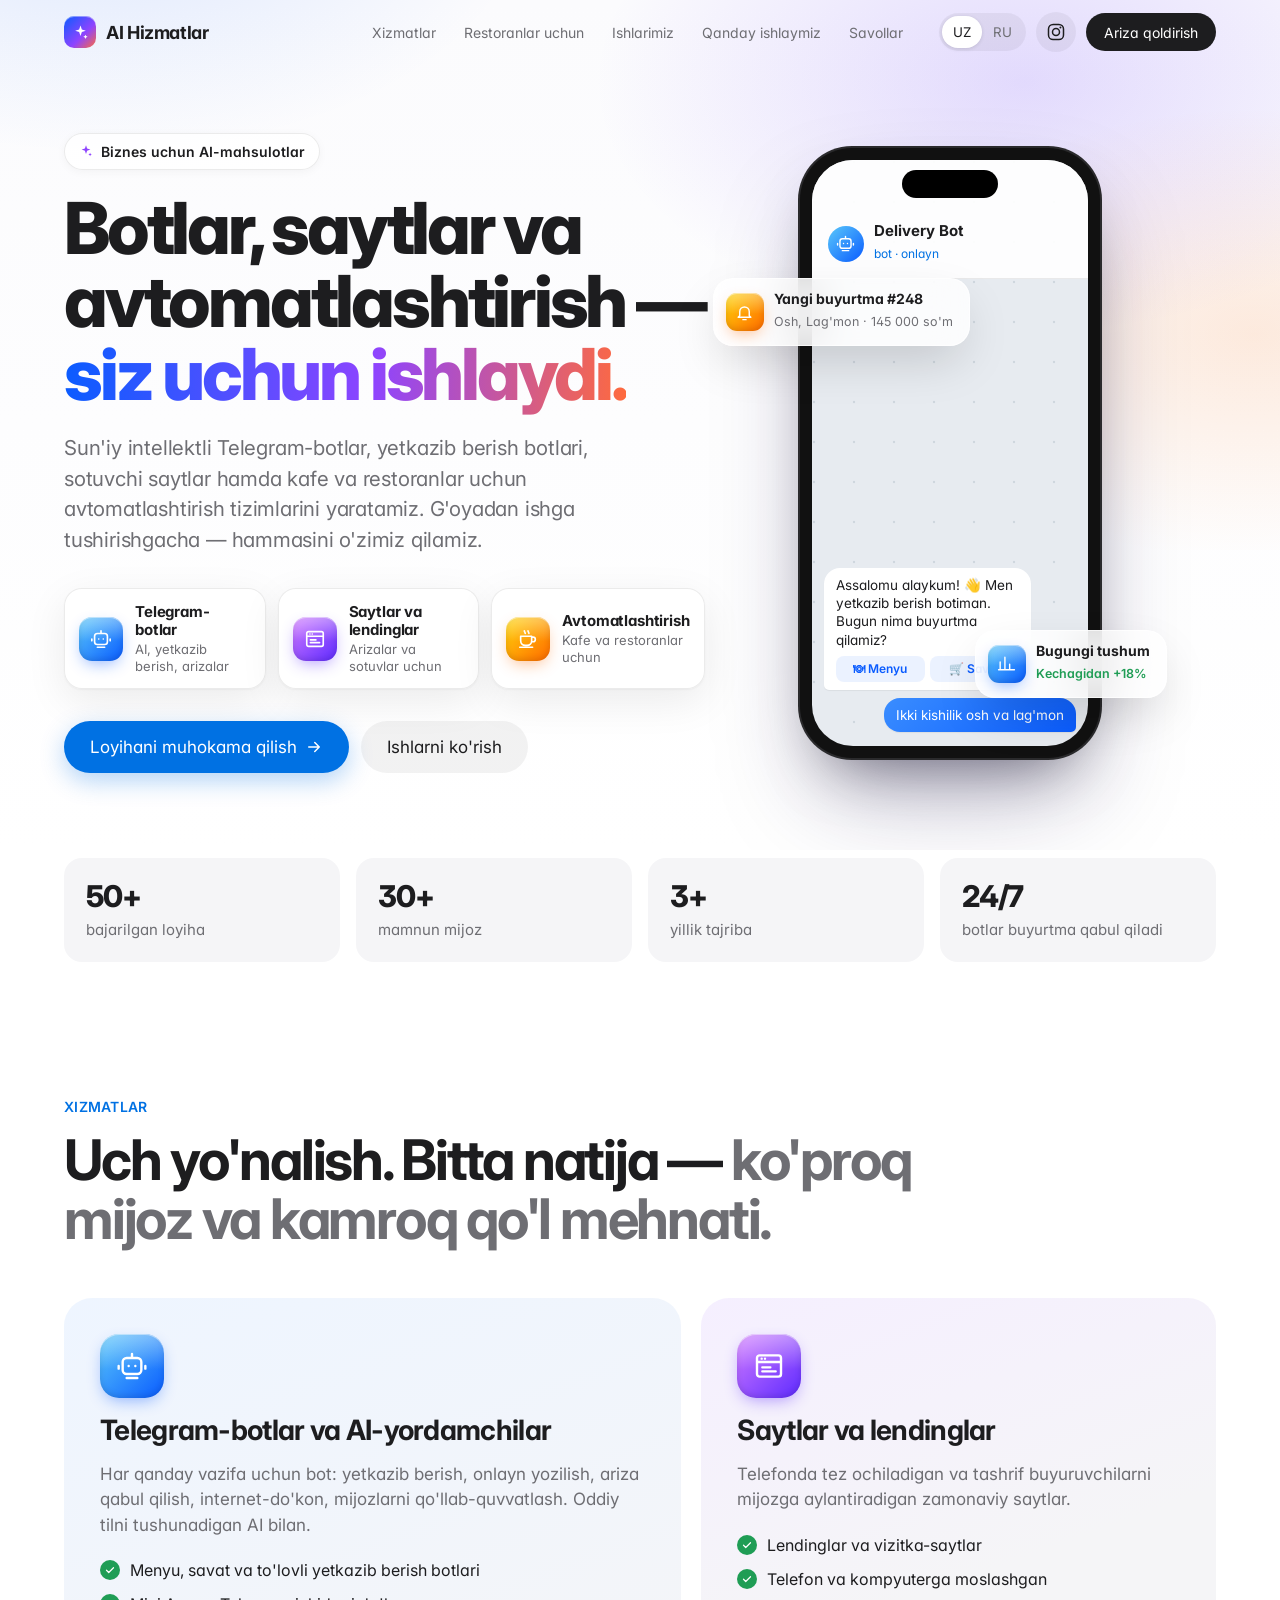
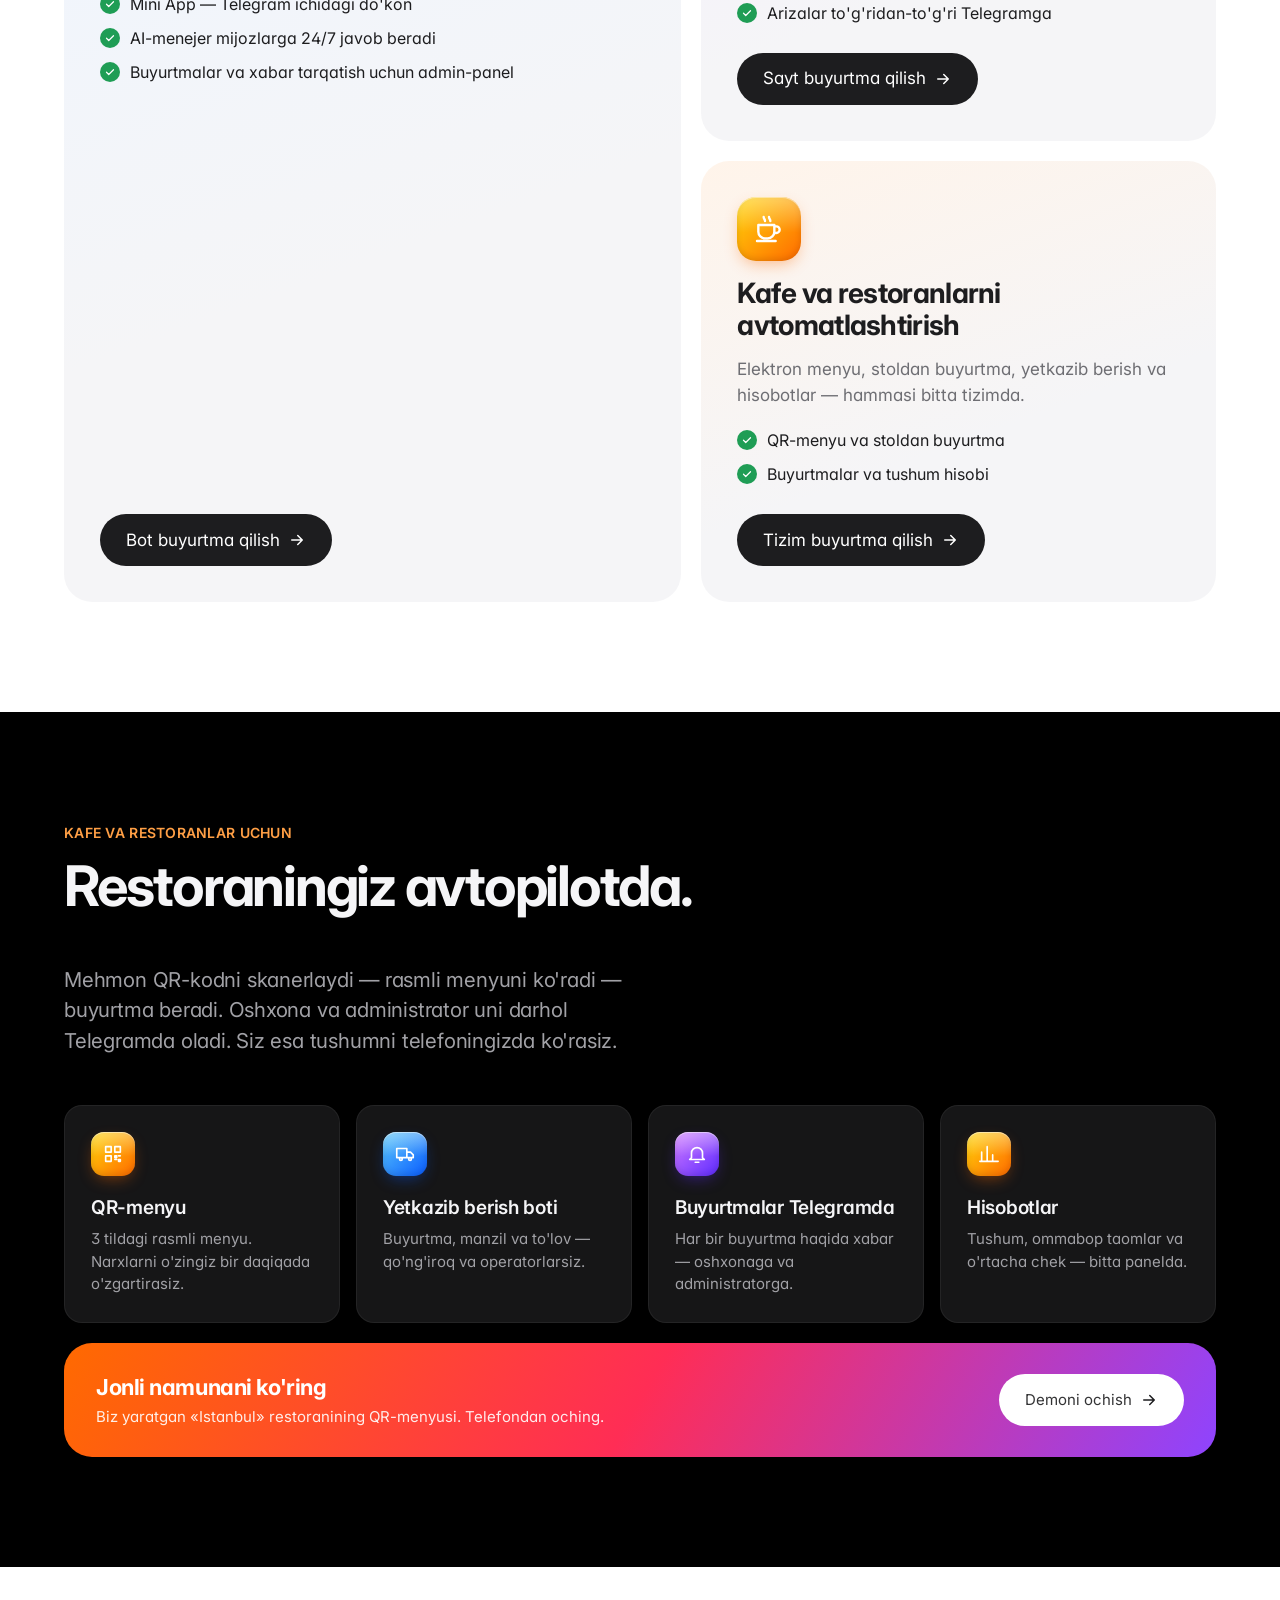
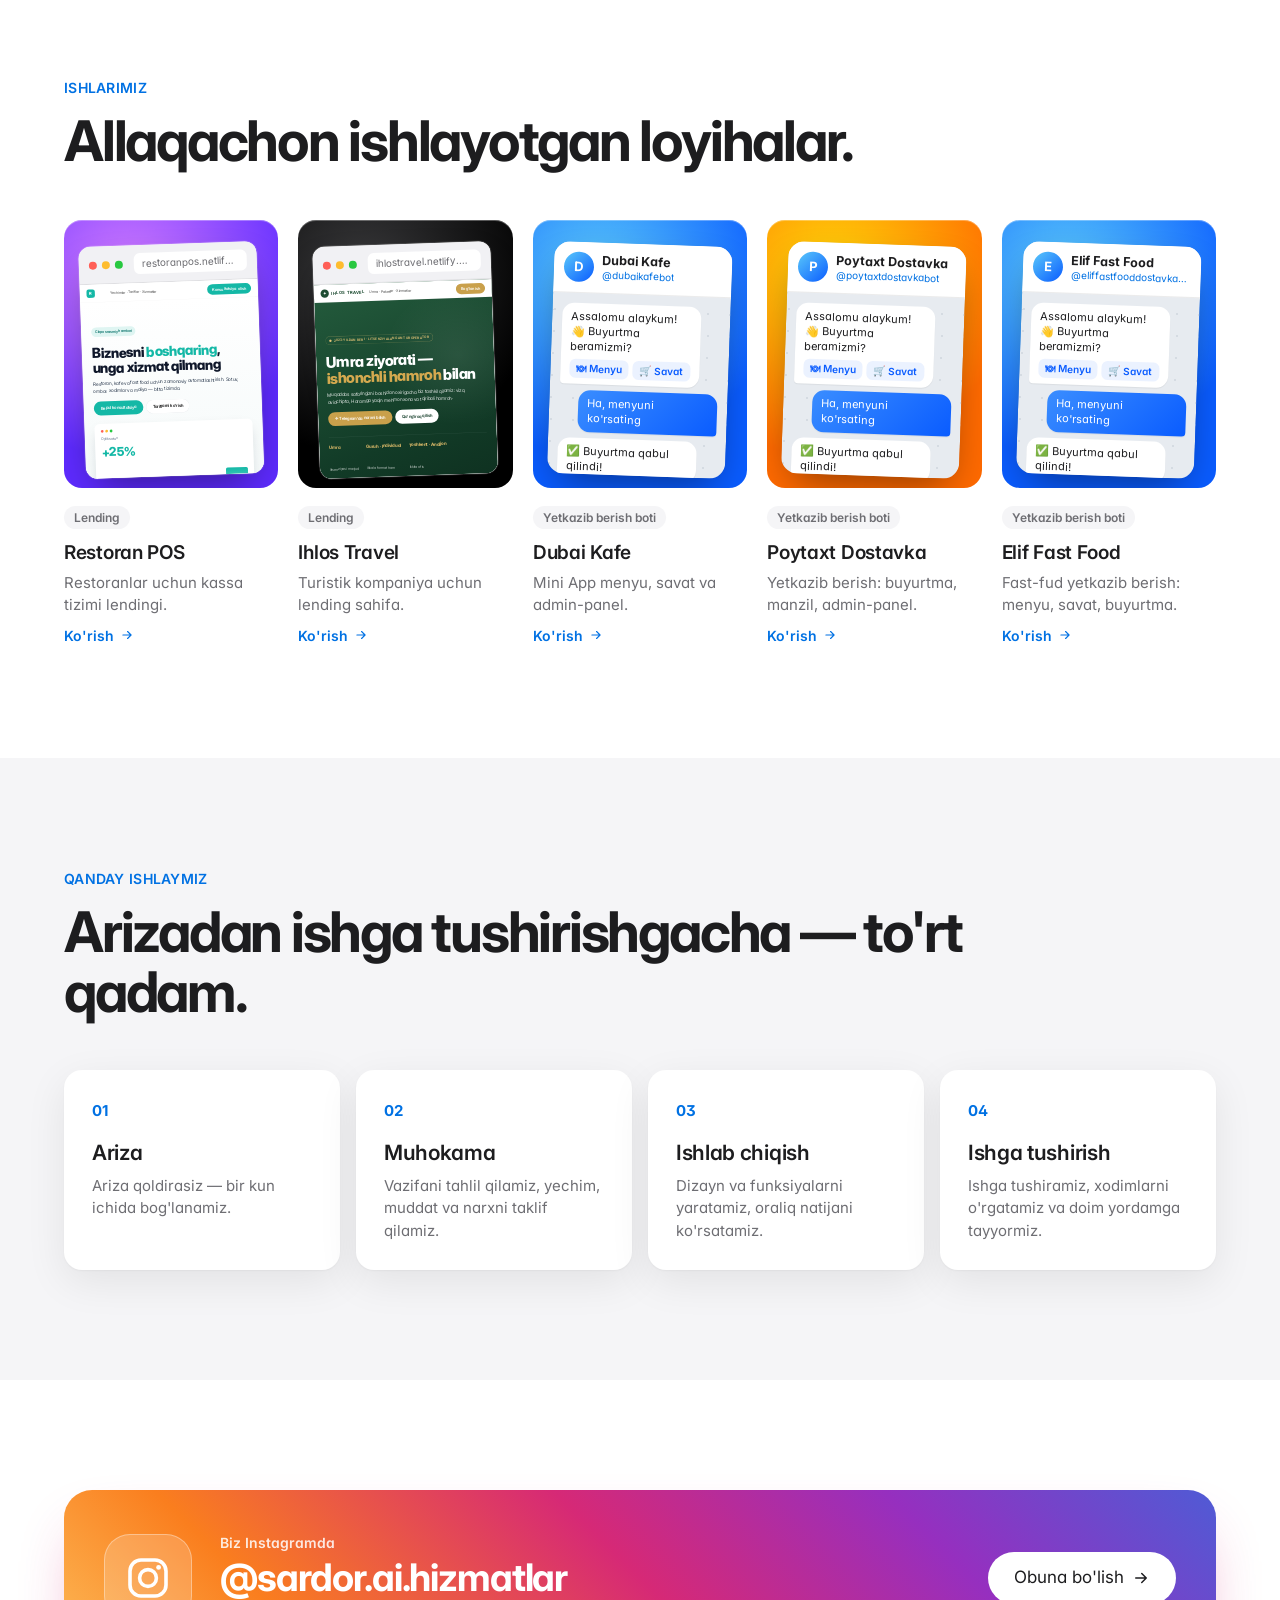
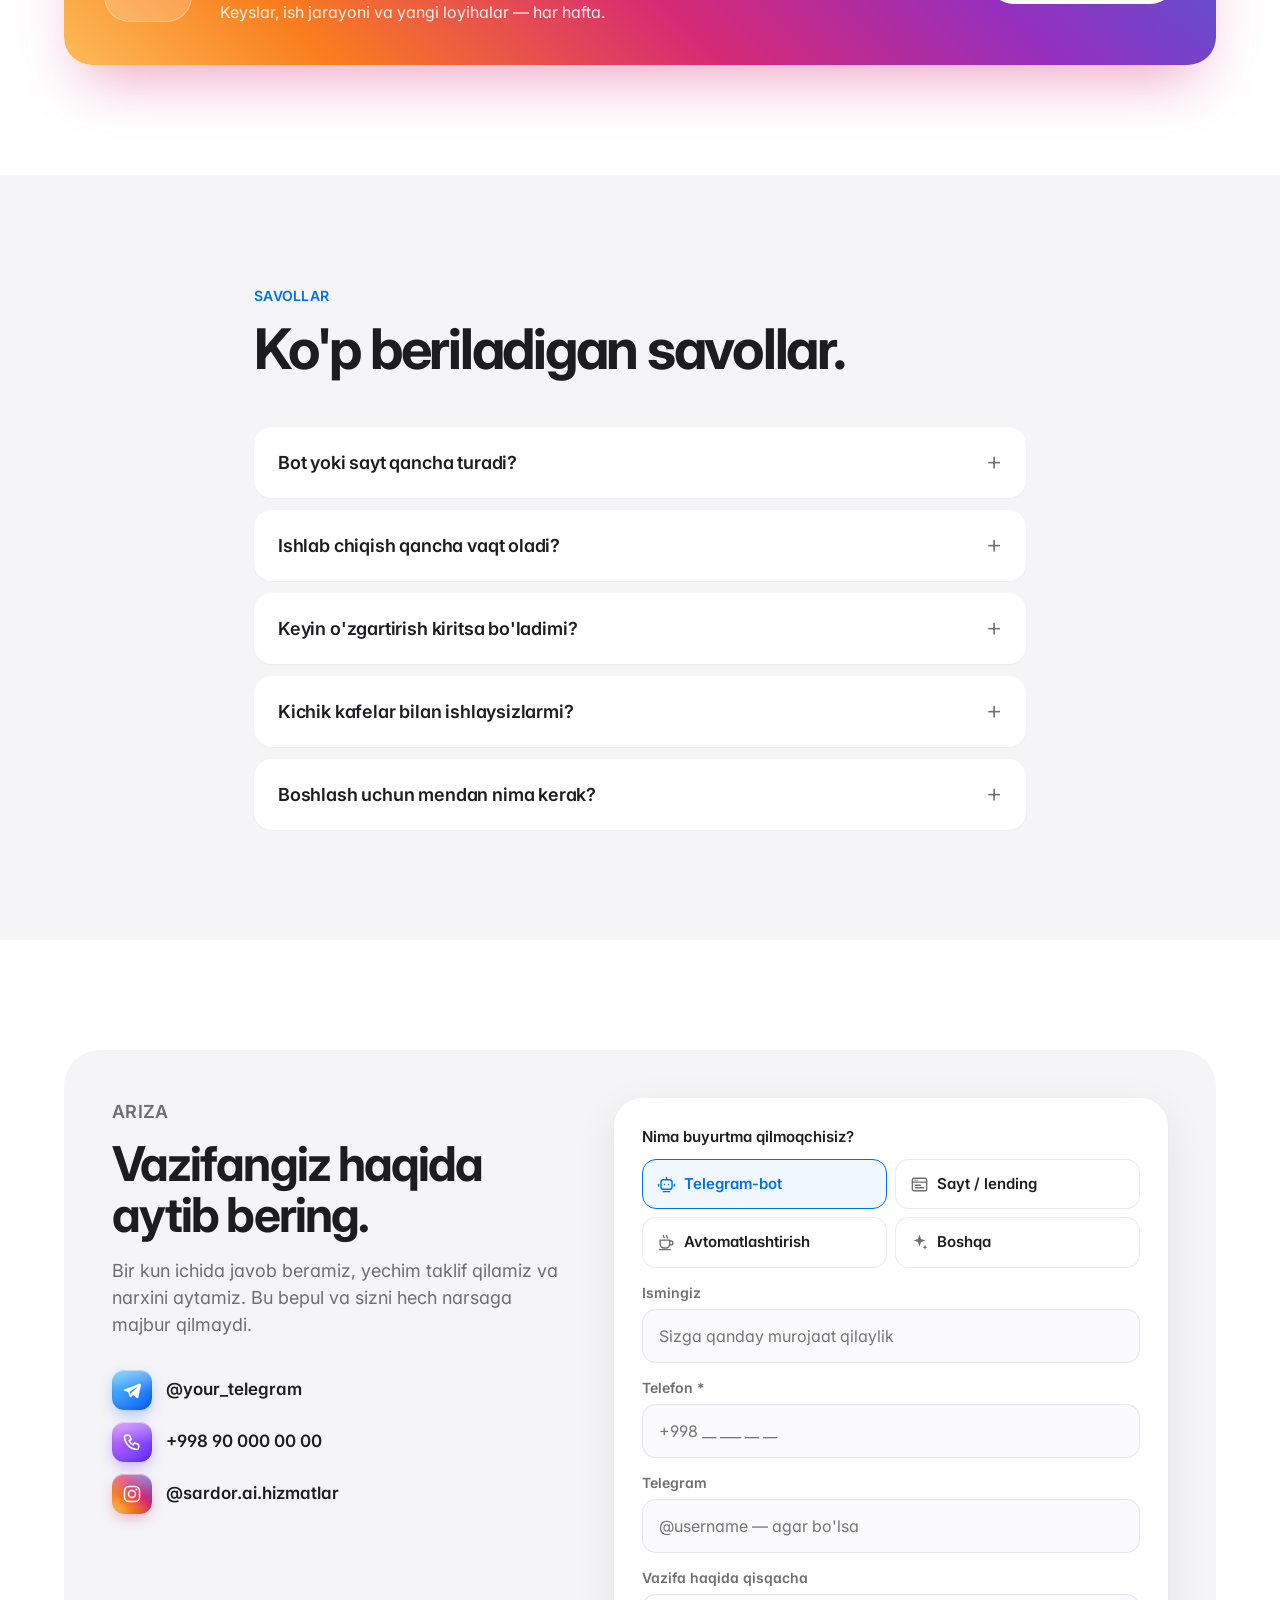
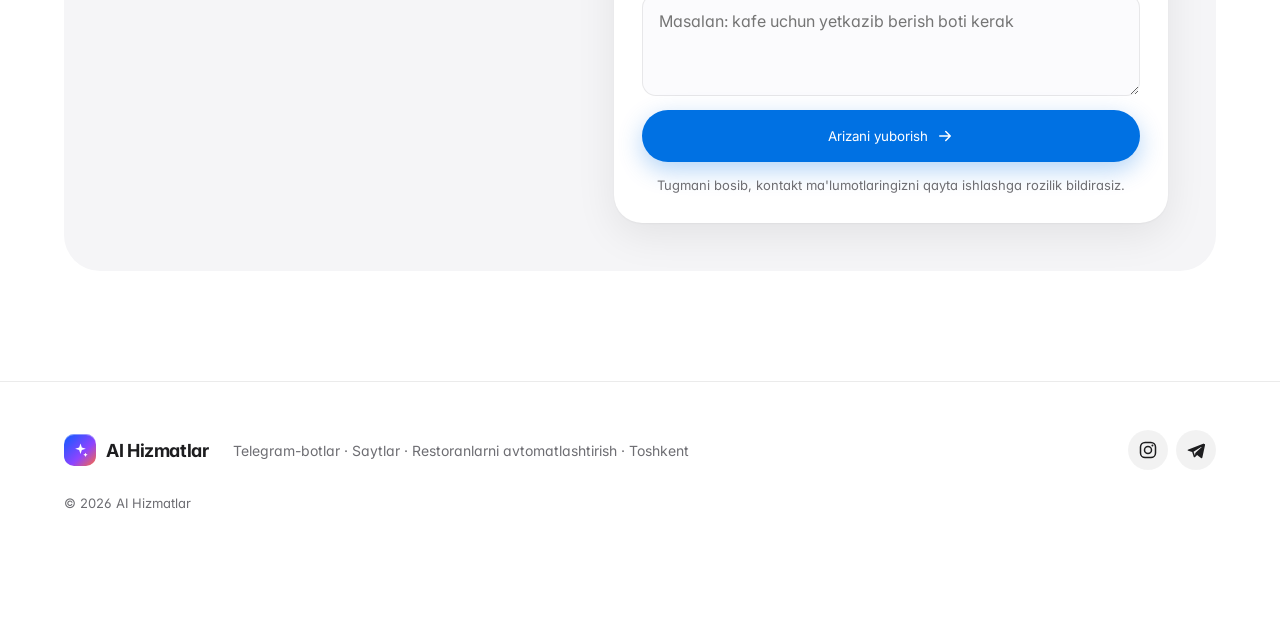
==== commit 79910b6b: "Landing: mini replicas of Restoran POS and Ihlos Travel on project cards Co-Authored-By: Claude Opus" ====
--- a/landing/index.html
+++ b/landing/index.html
@@ -16,6 +16,7 @@
 <link rel="stylesheet" href="styles.css">
 <script src="config.js"></script>
 <script src="i18n.js"></script>
+<script src="previews.js"></script>
 </head>
 <body>
 
--- a/landing/styles.css
+++ b/landing/styles.css
@@ -327,3 +327,48 @@
 .tgc__btns span{background:rgba(10,92,255,.08);color:var(--blue2);border-radius:6px;text-align:center;padding:3px;font-size:10px;font-weight:600}
 @media (max-width:640px){.work__cover{padding:12px}.tgc__m{font-size:10px}.tgc__body{padding:8px}}
 .bw__view.fail{display:grid;place-items:center;color:#c7c7cc;font-size:48px}
+
+/* Мини-копии сайтов (холст 640×800) */
+.bw__view--pv{overflow:hidden}
+.pv-stage{position:absolute;top:0;left:0;width:640px;height:900px;transform-origin:0 0}
+.pv{width:640px;height:900px;font-family:Inter,sans-serif;letter-spacing:-.01em}
+.pv-nav{display:flex;align-items:center;gap:16px;height:64px;padding:0 24px;background:#fff;border-bottom:1px solid rgba(0,0,0,.06)}
+.pv-logo{display:flex;align-items:center;gap:8px;font-weight:700;font-size:18px}
+.pv-logo b{width:30px;height:30px;border-radius:8px;display:grid;place-items:center;color:#fff;font-size:15px}
+.pv-links{flex:1;font-size:13px;color:#555}
+.pv-btn{display:inline-flex;align-items:center;height:38px;padding:0 18px;border-radius:999px;font-weight:600;font-size:14px;color:#fff;white-space:nowrap}
+.pv-hero{padding:40px 36px}
+.pv-pill{display:inline-block;padding:7px 14px;border-radius:999px;font-size:13px;font-weight:600}
+.pv h5{font-size:50px;line-height:1.08;letter-spacing:-.035em;font-weight:800;margin:20px 0 16px}
+.pv h5 em{font-style:normal}
+.pv p{font-size:17px;line-height:1.55;margin:0 0 24px}
+.pv-cta{display:flex;gap:10px}
+.pv-cta .pv-btn{height:50px;padding:0 24px;font-size:15px}
+
+.pv-pos{background:linear-gradient(180deg,#fff 64px,#f2f8f8)}
+.pv-pos .pv-logo b,.pv-pos .pv-btn{background:#14b8a6}
+.pv-pos .pv-btn--o{background:#fff;color:#111;box-shadow:inset 0 0 0 1px #e3e7ea}
+.pv-pos .pv-pill{background:#dff5f2;color:#0f766e}
+.pv-pos h5{color:#0f172a}.pv-pos h5 em{color:#14b8a6}
+.pv-pos p{color:#334155}
+.pv-card{margin-top:30px;background:#fff;border-radius:18px;padding:22px;box-shadow:0 20px 50px -18px rgba(15,23,42,.25)}
+.pv-dots{display:flex;gap:6px;margin-bottom:12px}.pv-dots i{width:10px;height:10px;border-radius:50%;background:#ff5f57}
+.pv-dots i:nth-child(2){background:#febc2e}.pv-dots i:nth-child(3){background:#28c840}
+.pv-card small{display:block;font-size:13px;color:#64748b}
+.pv-card strong{display:block;font-size:44px;font-weight:800;color:#14b8a6;margin:6px 0 14px}
+.pv-bars{display:flex;align-items:flex-end;gap:10px;height:130px;margin-bottom:12px}
+.pv-bars i{flex:1;border-radius:6px 6px 0 0;background:linear-gradient(180deg,#14b8a6,#99e6dc)}
+.pv-c{text-align:center}
+
+.pv-ihlos{background:radial-gradient(60% 40% at 80% 30%,rgba(255,255,255,.08),transparent 70%),linear-gradient(160deg,#245c3d,#123b27 60%,#0c2a1c)}
+.pv-ihlos .pv-logo{color:#1f4d33;letter-spacing:.08em;font-size:15px}
+.pv-ihlos .pv-logo b{background:#1f4d33;border-radius:50%}
+.pv-ihlos .pv-btn{background:#c9a04b}
+.pv-ihlos .pv-btn--w{background:#fff;color:#123b27}
+.pv-ihlos .pv-hero{padding-top:70px}
+.pv-ihlos .pv-pill{color:#e6c477;box-shadow:inset 0 0 0 1px rgba(230,196,119,.5);font-size:11.5px;letter-spacing:.04em}
+.pv-ihlos h5{color:#fff;font-size:54px}.pv-ihlos h5 em{color:#d4a94f}
+.pv-ihlos p{color:rgba(255,255,255,.85)}
+.pv-stats{display:flex;gap:28px;margin-top:40px;padding-top:24px;border-top:1px solid rgba(255,255,255,.15)}
+.pv-stats b{display:block;color:#e0bd6b;font-size:16px}
+.pv-stats small{color:rgba(255,255,255,.65);font-size:13px}
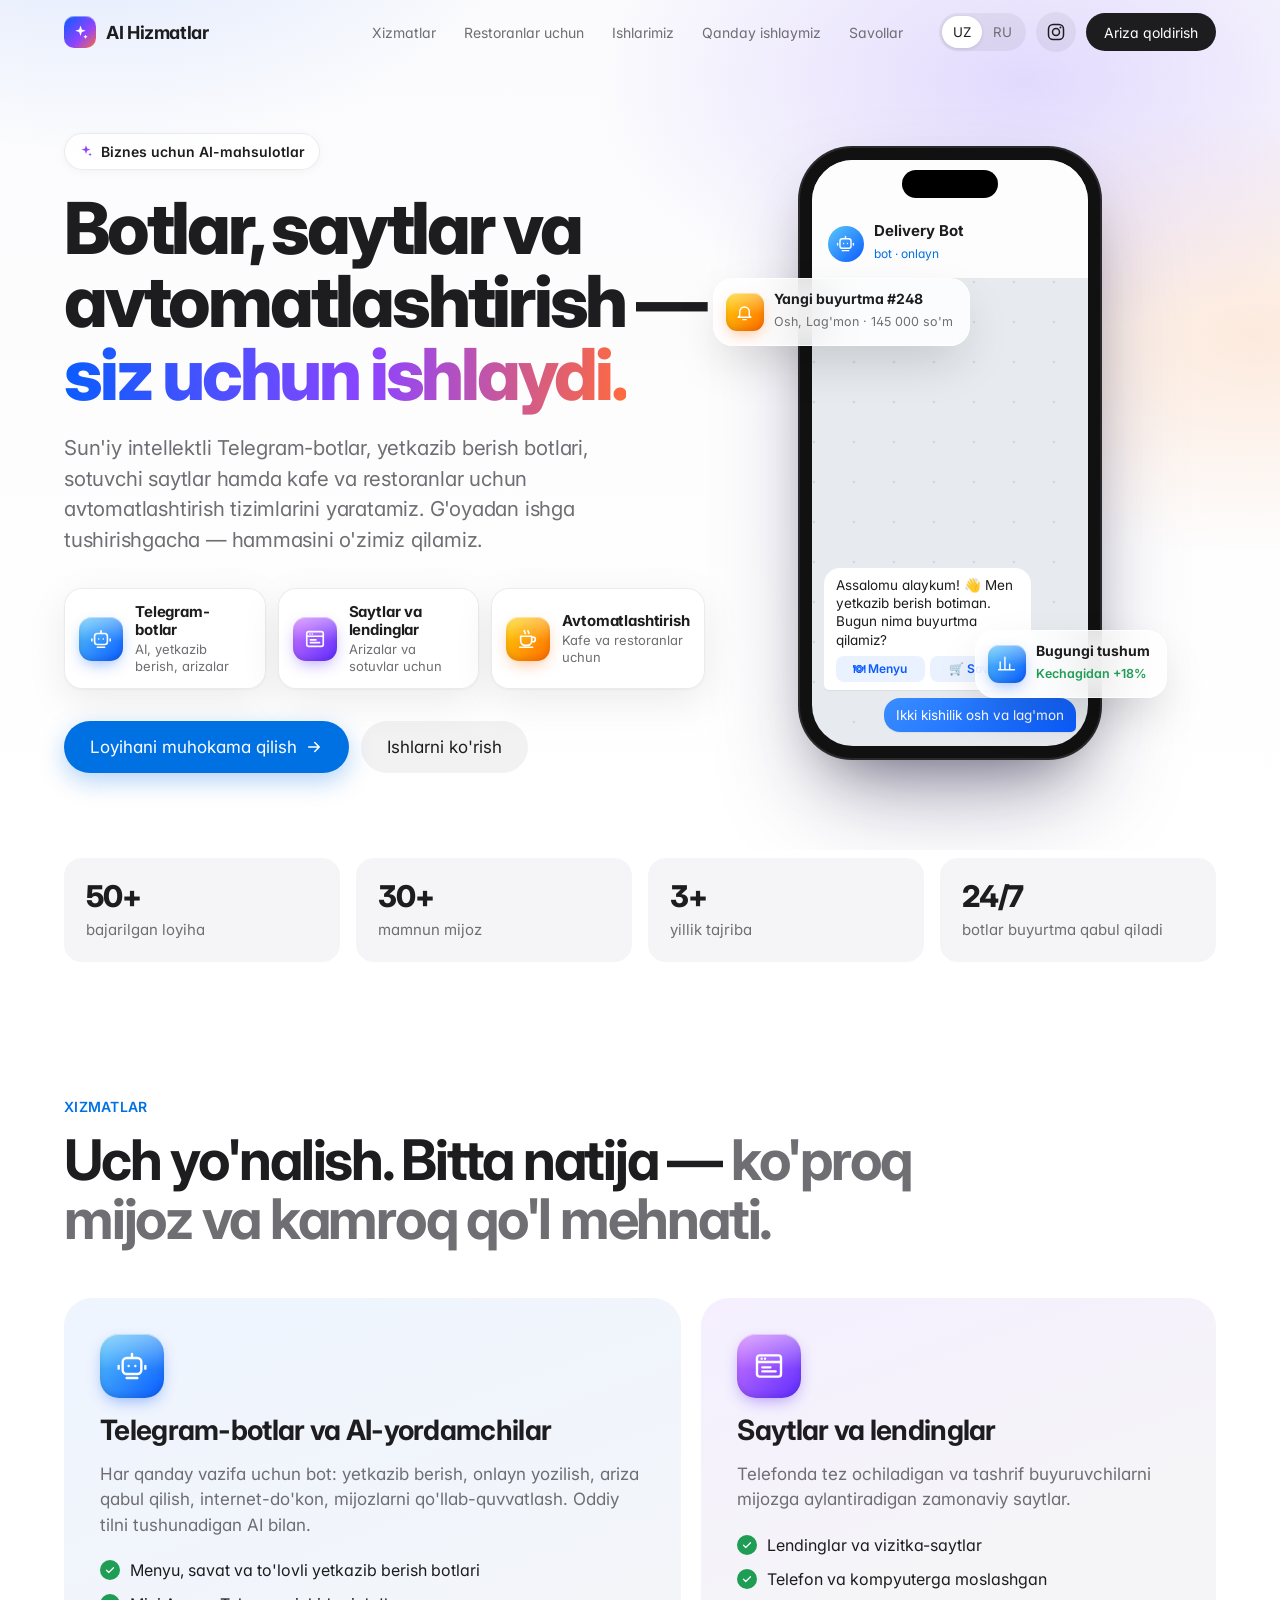
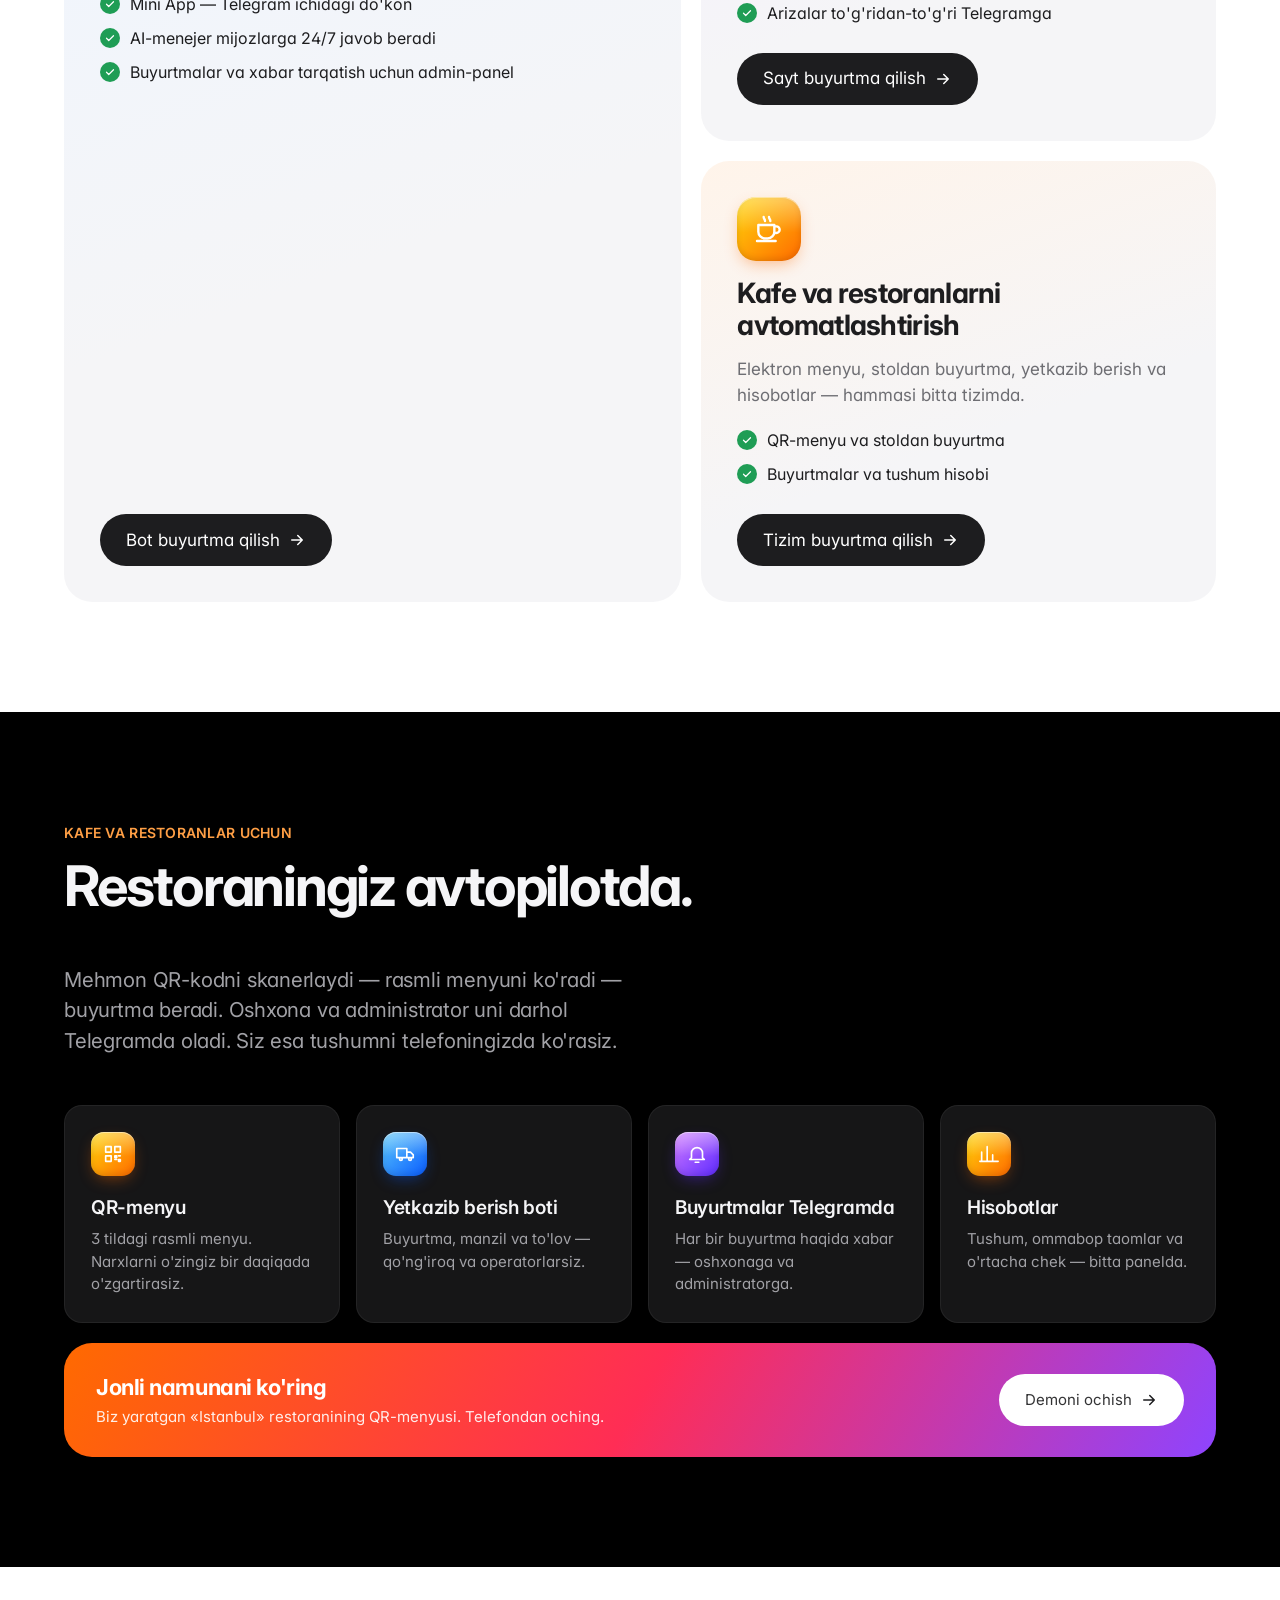
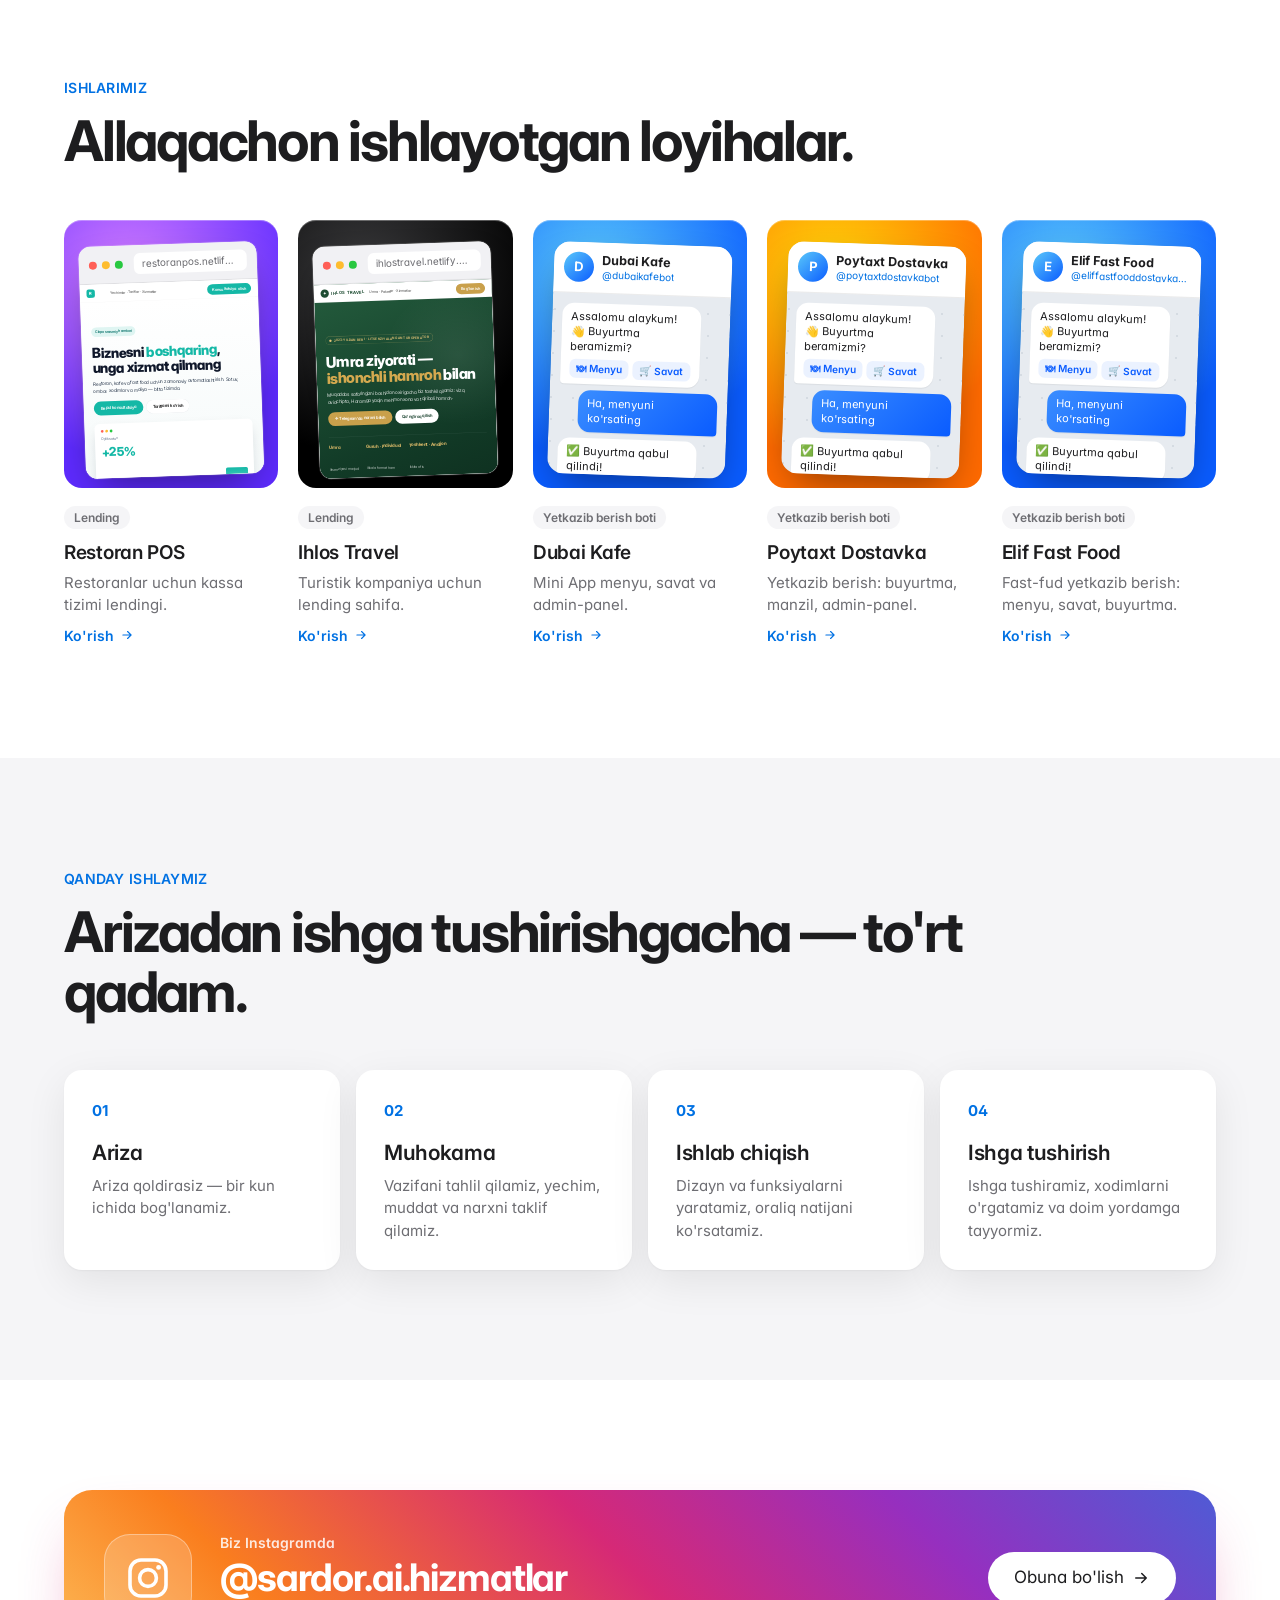
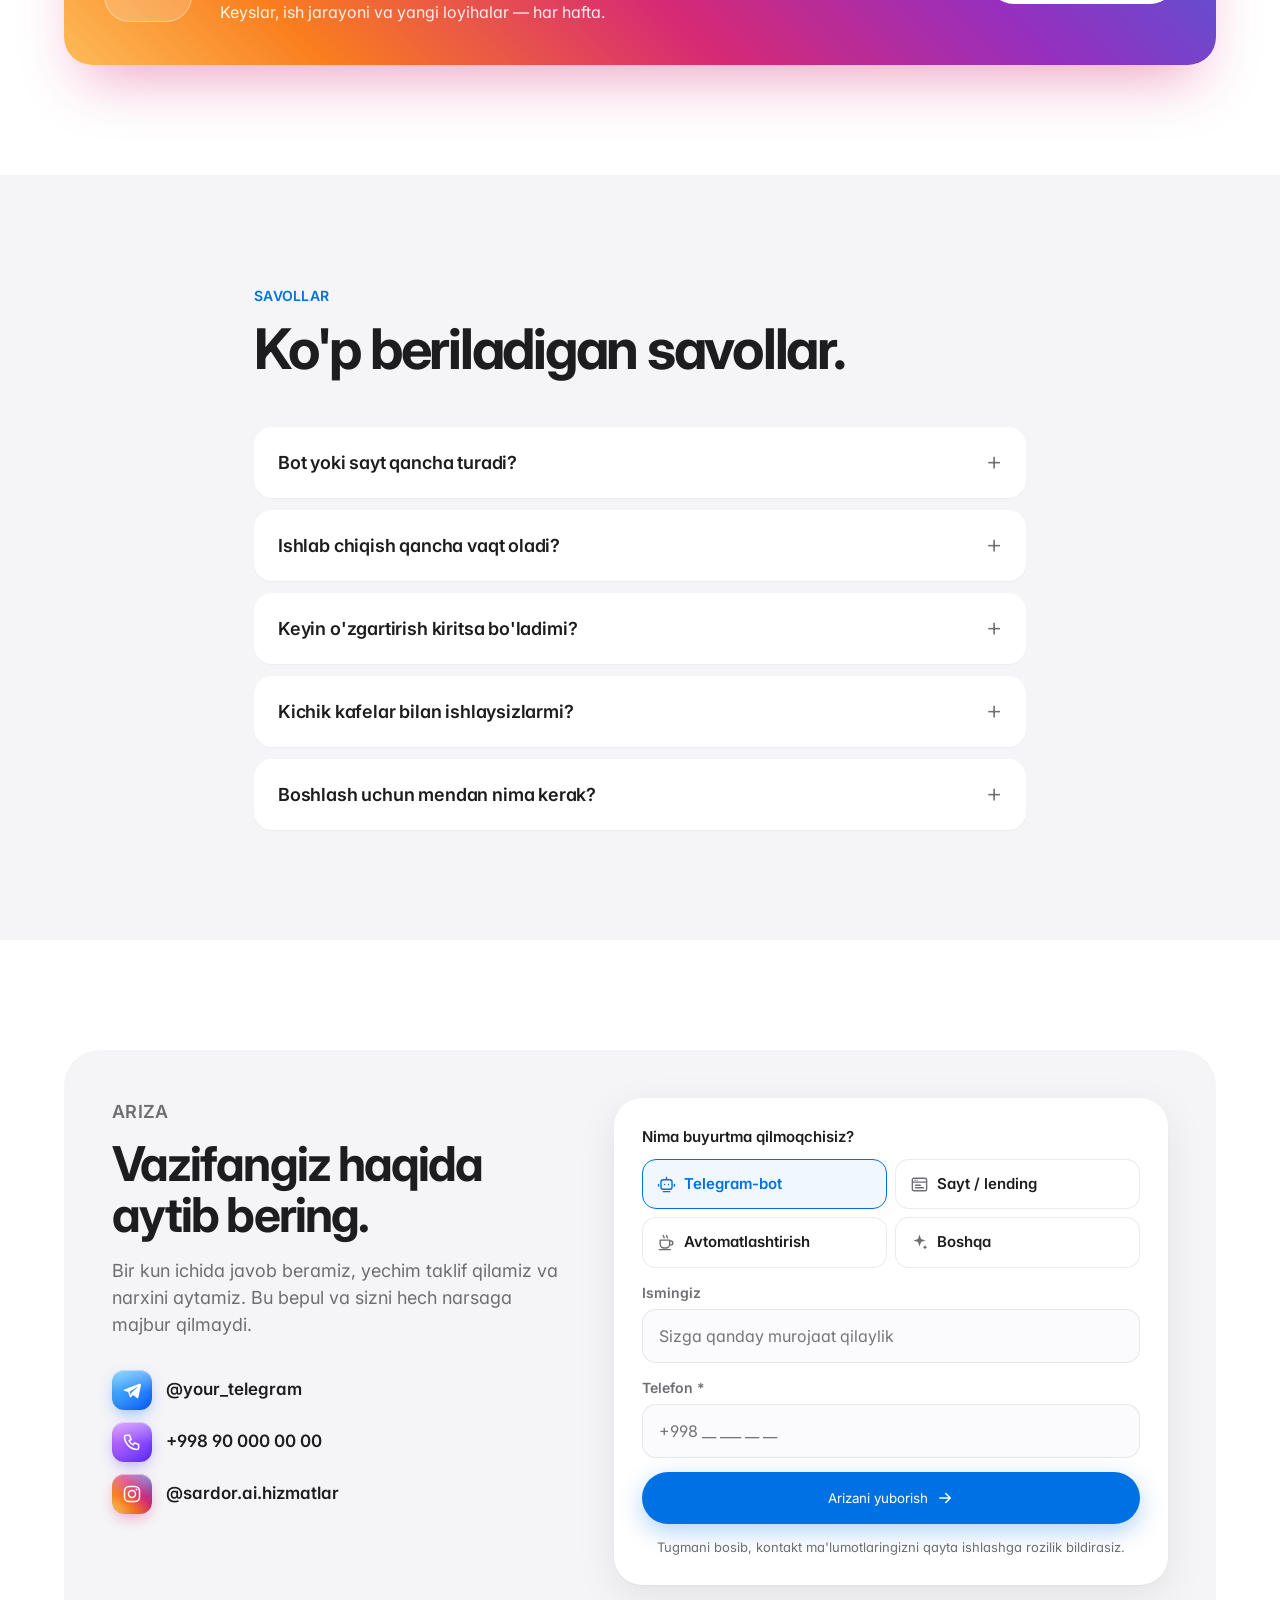
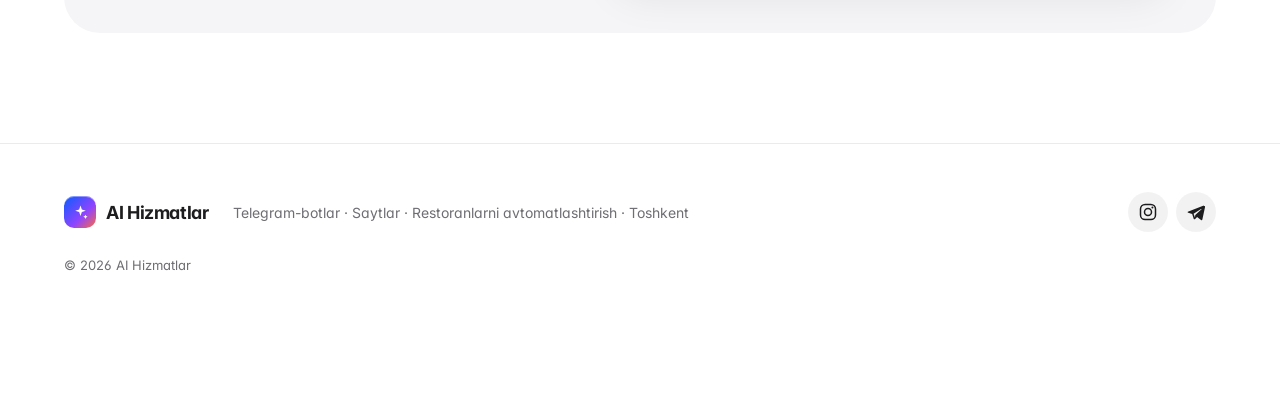
==== commit 935855f6: "Landing: form keeps only service, name and phone; request timeouts Co-Authored-By: Claude Opus 5.5 <" ====
--- a/landing/index.html
+++ b/landing/index.html
@@ -251,8 +251,6 @@
 
           <label class="field"><span data-t="f.name"></span><input name="name" autocomplete="name" data-tp="f.name.ph" maxlength="80"></label>
           <label class="field"><span data-t="f.phone"></span><input name="phone" type="tel" inputmode="tel" autocomplete="tel" placeholder="+998 __ ___ __ __" required maxlength="25"></label>
-          <label class="field"><span data-t="f.tg"></span><input name="telegram" autocomplete="off" data-tp="f.tg.ph" maxlength="40"></label>
-          <label class="field"><span data-t="f.msg"></span><textarea name="message" rows="3" data-tp="f.msg.ph" maxlength="1000"></textarea></label>
           <input class="hp" name="website" tabindex="-1" autocomplete="off" aria-hidden="true">
 
           <button class="btn btn--primary btn--block" type="submit"><span data-t="form.submit"></span> <svg><use href="#i-arrow"/></svg></button>
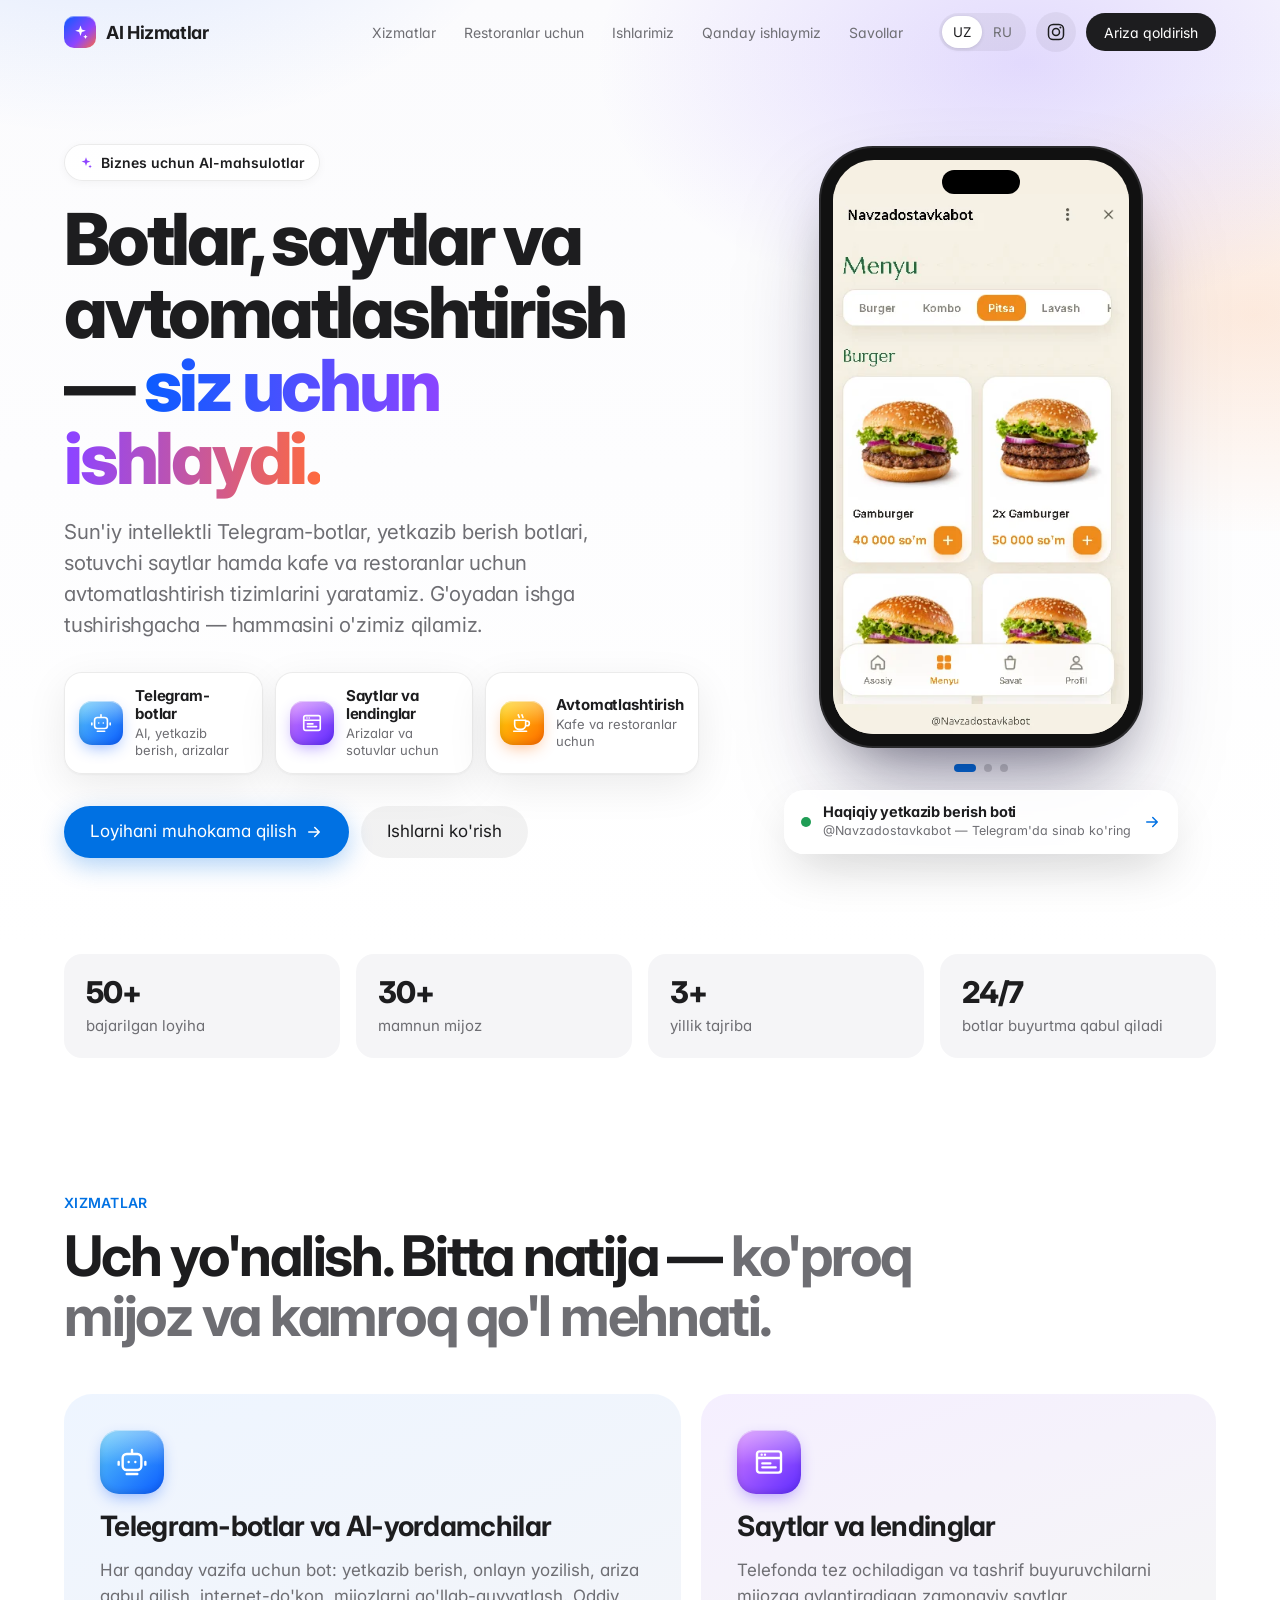
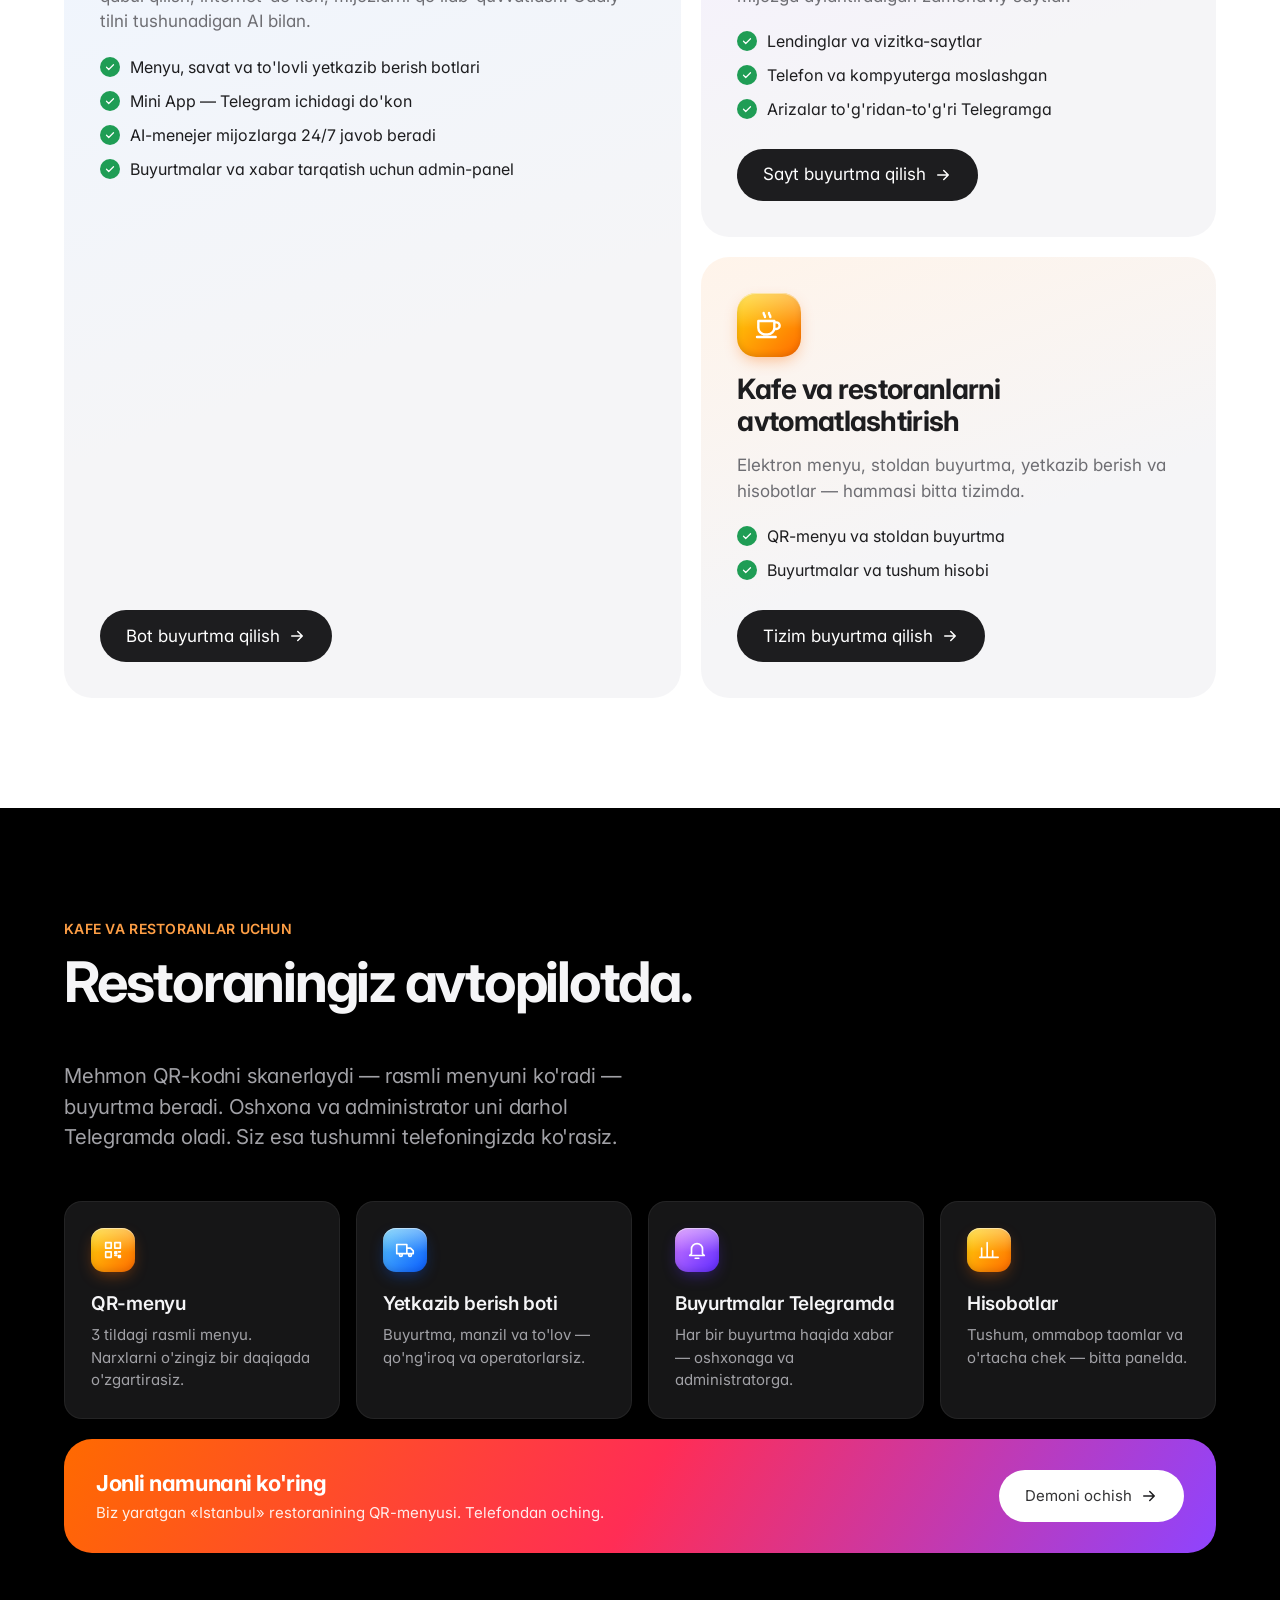
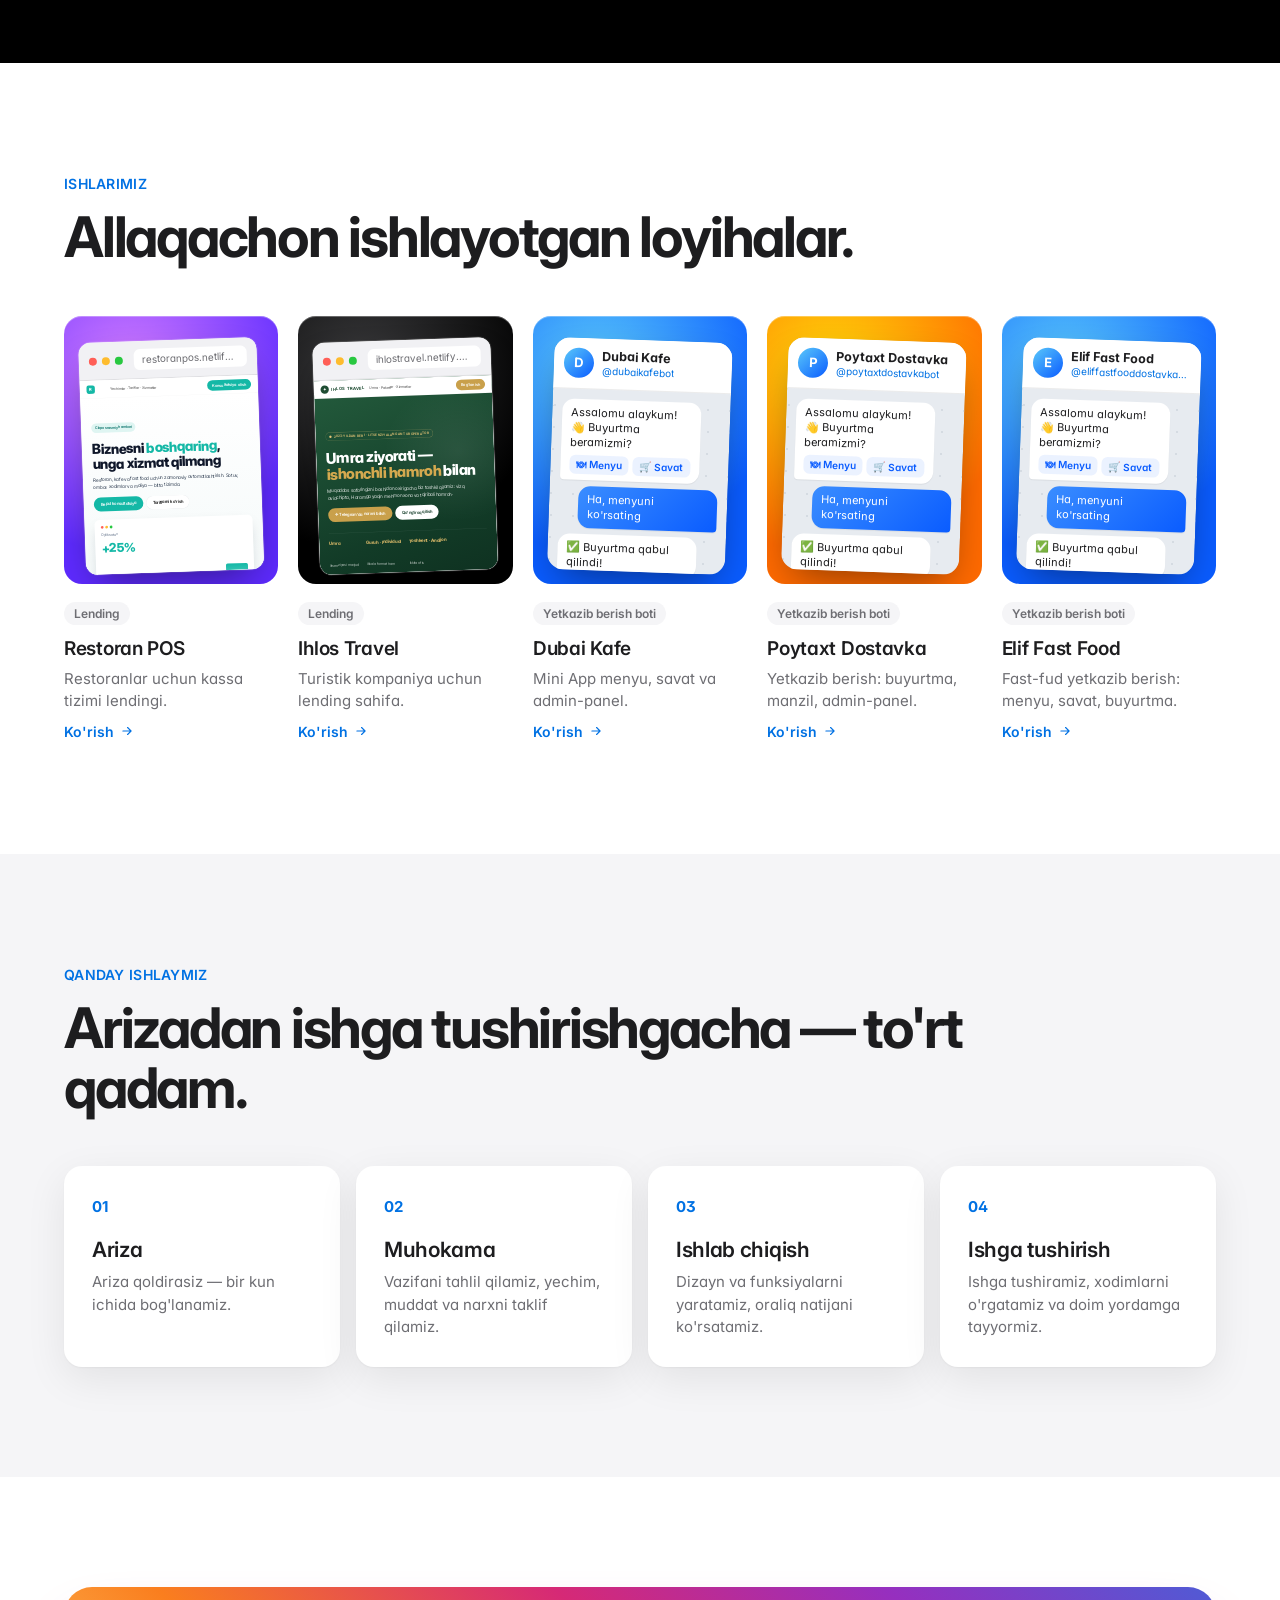
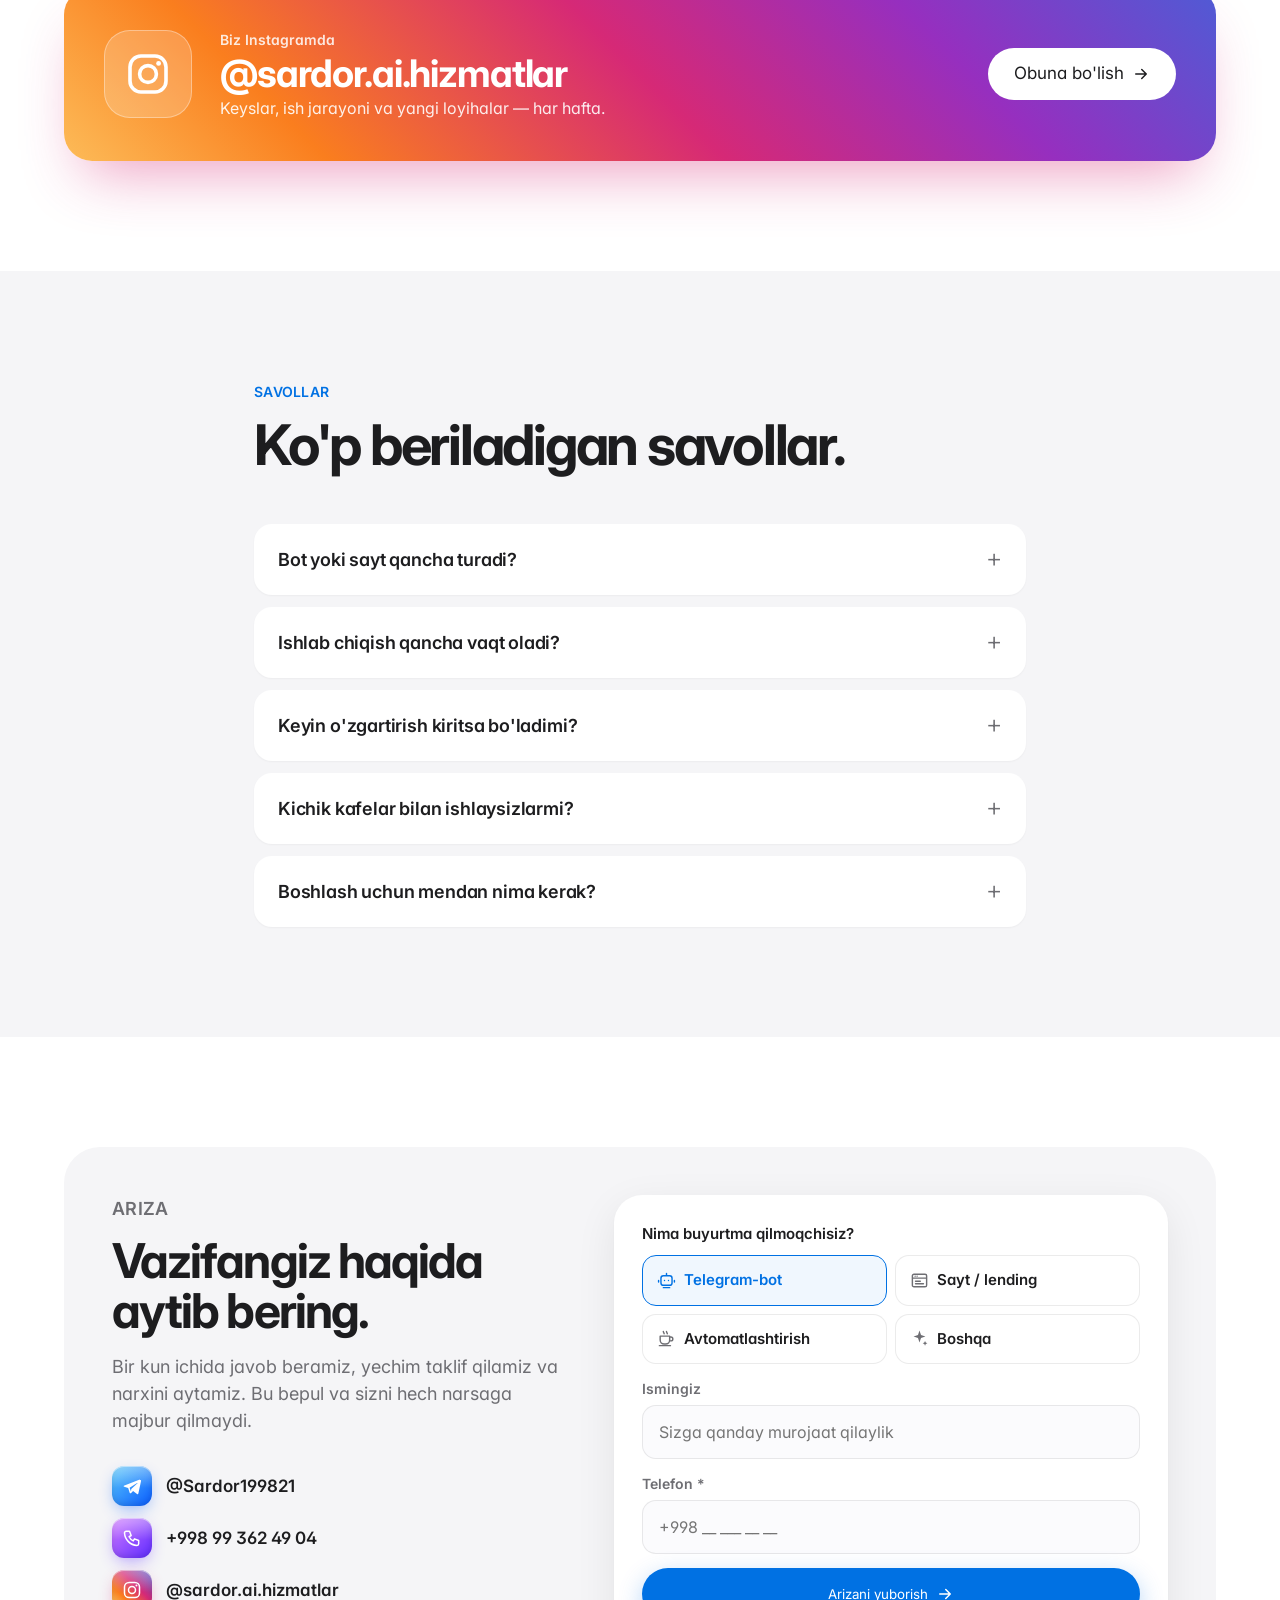
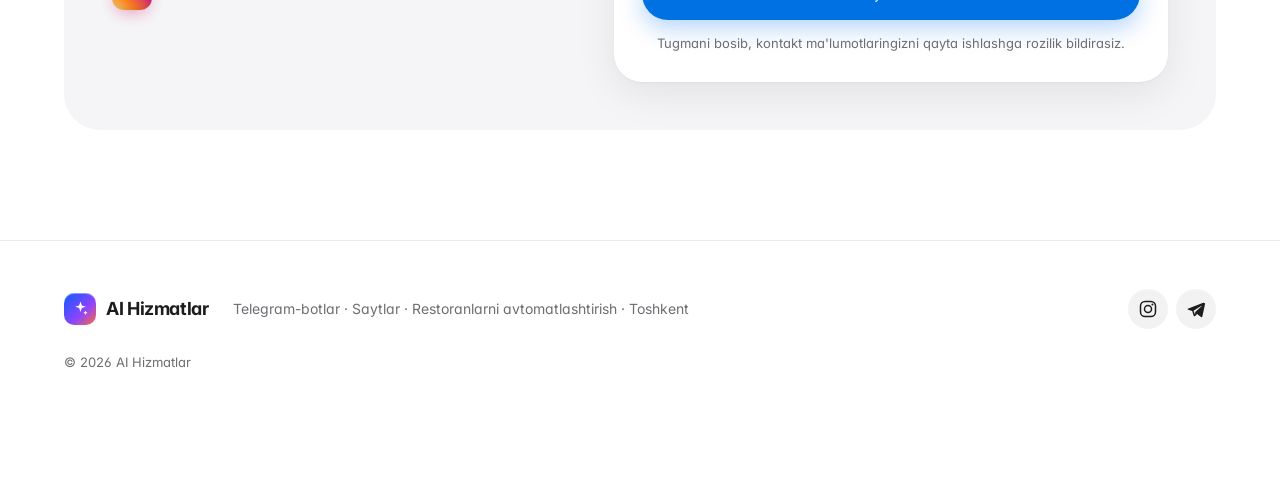
==== commit 0d4642fe: "Landing hero: real Navzadostavkabot screenshots instead of fake chat mockup Phone now cycles through" ====
--- a/landing/index.html
+++ b/landing/index.html
@@ -85,16 +85,21 @@
         </div>
       </div>
 
-      <div class="hero__visual reveal" aria-hidden="true">
-        <div class="phone">
+      <div class="hero__visual reveal">
+        <div class="phone" role="img" data-t-aria="live.alt">
           <div class="phone__notch"></div>
-          <div class="chat">
-            <div class="chat__head"><span class="chat__ava"><svg><use href="#i-bot"/></svg></span><div><b>Delivery Bot</b><small data-t="chat.status"></small></div></div>
-            <div class="chat__body" id="chat"></div>
+          <div class="shots" id="shots">
+            <img class="shot is-on" src="assets/bot-1.webp" alt="" width="376" height="686" decoding="async">
+            <img class="shot" src="assets/bot-2.webp" alt="" width="376" height="686" loading="lazy" decoding="async">
+            <img class="shot" src="assets/bot-3.webp" alt="" width="376" height="686" loading="lazy" decoding="async">
           </div>
         </div>
-        <div class="float float--a"><span class="sticker sticker--orange"><svg><use href="#i-bell"/></svg></span><div><b data-t="float.a.t"></b><small data-t="float.a.s"></small></div></div>
-        <div class="float float--b"><span class="sticker sticker--blue"><svg><use href="#i-chart"/></svg></span><div><b data-t="float.b.t"></b><small class="up" data-t="float.b.s"></small></div></div>
+        <div class="shots__dots" id="shotDots" aria-hidden="true"><i class="is-on"></i><i></i><i></i></div>
+        <a class="live" href="https://t.me/Navzadostavkabot" target="_blank" rel="noopener" data-bot-link>
+          <span class="live__dot" aria-hidden="true"></span>
+          <span><b data-t="live.t"></b><small data-t="live.s"></small></span>
+          <svg aria-hidden="true"><use href="#i-arrow"/></svg>
+        </a>
       </div>
     </div>
   </section>
--- a/landing/styles.css
+++ b/landing/styles.css
@@ -79,34 +79,25 @@
 .chip small{display:block;font-size:13px;color:var(--ink2);line-height:1.3;margin-top:2px}
 .hero__cta{display:flex;gap:12px;margin-top:32px;flex-wrap:wrap}
 
-.hero__visual{position:relative;display:flex;justify-content:center;padding:20px 0}
-.phone{width:300px;height:610px;border-radius:52px;background:#111;padding:12px;position:relative;
+.hero__visual{position:relative;display:flex;flex-direction:column;align-items:center;gap:18px;padding:20px 0}
+.phone{width:320px;height:598px;border-radius:52px;background:#111;padding:12px;position:relative;
   box-shadow:0 0 0 2px #2a2a2c,0 50px 100px -20px rgba(30,20,80,.35),0 30px 60px -30px rgba(0,0,0,.5)}
-.phone__notch{position:absolute;top:22px;left:50%;transform:translateX(-50%);width:96px;height:28px;border-radius:20px;background:#000;z-index:2}
-.chat{height:100%;border-radius:41px;overflow:hidden;background:#e7ebf0 url("data:image/svg+xml,%3Csvg xmlns='http://www.w3.org/2000/svg' width='40' height='40'%3E%3Ccircle cx='2' cy='2' r='1.2' fill='%23cfd6de'/%3E%3C/svg%3E");display:flex;flex-direction:column}
-.chat__head{padding:62px 16px 12px;background:rgba(255,255,255,.92);display:flex;align-items:center;gap:10px;border-bottom:1px solid var(--line)}
-.chat__head b{font-size:15px;display:block;line-height:1.2}
-.chat__head small{font-size:12px;color:var(--blue)}
-.chat__ava{width:36px;height:36px;border-radius:50%;background:linear-gradient(135deg,#5ac8fa,#0a5cff);display:grid;place-items:center;color:#fff;font-size:19px}
-.chat__body{flex:1;padding:14px 12px;display:flex;flex-direction:column;gap:8px;justify-content:flex-end;overflow:hidden}
-.msg{max-width:82%;padding:8px 12px;border-radius:16px;font-size:13.5px;line-height:1.35;animation:pop .35s var(--ease) both;box-shadow:0 1px 1px rgba(0,0,0,.06)}
-.msg--bot{background:#fff;align-self:flex-start;border-bottom-left-radius:5px}
-.msg--me{background:#dcf8c6;background:linear-gradient(135deg,#3a8dff,#0a5cff);color:#fff;align-self:flex-end;border-bottom-right-radius:5px}
-.msg__btns{display:grid;grid-template-columns:1fr 1fr;gap:5px;margin-top:7px}
-.msg__btns span{background:rgba(10,92,255,.08);color:var(--blue2);border-radius:8px;text-align:center;padding:5px;font-size:12px;font-weight:600}
-.typing{display:inline-flex;gap:4px;padding:12px 14px}
-.typing i{width:6px;height:6px;border-radius:50%;background:#9aa3ad;animation:blink 1s infinite}
-.typing i:nth-child(2){animation-delay:.15s}.typing i:nth-child(3){animation-delay:.3s}
-@keyframes pop{from{opacity:0;transform:translateY(8px) scale(.96)}to{opacity:1;transform:none}}
-@keyframes blink{0%,80%,100%{opacity:.3}40%{opacity:1}}
-
-.float{position:absolute;display:flex;align-items:center;gap:10px;padding:12px 16px 12px 12px;border-radius:20px;background:rgba(255,255,255,.82);
-  backdrop-filter:blur(20px);-webkit-backdrop-filter:blur(20px);border:1px solid rgba(255,255,255,.7);box-shadow:0 20px 50px -10px rgba(0,0,0,.18);animation:bob 6s ease-in-out infinite}
-.float b{font-size:14px;display:block;line-height:1.2}
-.float small{font-size:12.5px;color:var(--ink2)}
-.float .sticker{width:38px;height:38px;font-size:19px;border-radius:11px}
-.float--a{top:150px;left:-40px}
-.float--b{bottom:80px;right:-20px;animation-delay:-3s}
+.phone__notch{position:absolute;top:22px;left:50%;transform:translateX(-50%);width:78px;height:24px;border-radius:20px;background:#000;z-index:2}
+.shots{position:relative;width:100%;height:100%;border-radius:41px;overflow:hidden;background:#f6f0e3}
+.shot{position:absolute;left:0;right:0;top:34px;width:100%;height:calc(100% - 34px);object-fit:cover;object-position:top;opacity:0;transition:opacity .6s var(--ease)}
+.shot.is-on{opacity:1}
+.shots__dots{display:flex;gap:8px}
+.shots__dots i{width:8px;height:8px;border-radius:50%;background:rgba(0,0,0,.18);cursor:pointer;transition:background .25s,width .25s}
+.shots__dots i.is-on{background:var(--blue);width:22px;border-radius:8px}
+.live{display:flex;align-items:center;gap:12px;padding:12px 16px;border-radius:20px;background:rgba(255,255,255,.9);
+  backdrop-filter:blur(20px);-webkit-backdrop-filter:blur(20px);border:1px solid rgba(255,255,255,.7);box-shadow:0 20px 50px -10px rgba(0,0,0,.18);
+  text-decoration:none;color:inherit;transition:transform .25s var(--ease),box-shadow .25s}
+.live:hover{transform:translateY(-2px);box-shadow:0 24px 56px -10px rgba(10,92,255,.28)}
+.live b{font-size:14.5px;display:block;line-height:1.2;letter-spacing:-.01em}
+.live small{font-size:12.5px;color:var(--ink2);display:block;margin-top:2px}
+.live svg{width:18px;height:18px;flex:none;color:var(--blue)}
+.live__dot{width:10px;height:10px;border-radius:50%;background:#1f9d55;flex:none;box-shadow:0 0 0 0 rgba(31,157,85,.5);animation:livePulse 2s infinite}
+@keyframes livePulse{70%{box-shadow:0 0 0 9px rgba(31,157,85,0)}100%{box-shadow:0 0 0 0 rgba(31,157,85,0)}}
 .up{color:#1f9d55!important;font-weight:600}
 @keyframes bob{0%,100%{transform:translateY(0)}50%{transform:translateY(-10px)}}
 
@@ -225,7 +216,7 @@
 /* Появление */
 .reveal{opacity:0;transform:translateY(24px);transition:opacity .8s var(--ease),transform .8s var(--ease)}
 .reveal.in{opacity:1;transform:none}
-@media (prefers-reduced-motion:reduce){.reveal{opacity:1;transform:none;transition:none}.float,.msg{animation:none}html{scroll-behavior:auto}}
+@media (prefers-reduced-motion:reduce){.reveal{opacity:1;transform:none;transition:none}.live__dot{animation:none}html{scroll-behavior:auto}}
 
 /* Планшет */
 @media (max-width:1024px){
@@ -244,11 +235,11 @@
   .hero{padding:96px 0 48px}
   .chips{grid-template-columns:1fr;gap:10px}
   .hero__cta .btn{flex:1}
-  .phone{width:260px;height:530px;border-radius:46px}
-  .chat{border-radius:35px}
-  .float{padding:9px 12px 9px 9px}
-  .float--a{left:-4px;top:120px}
-  .float--b{right:-4px;bottom:50px}
+  .phone{width:260px;height:483px;border-radius:46px}
+  .shot{top:28px;height:calc(100% - 28px)}
+  .shots{border-radius:35px}
+  .phone__notch{width:64px;height:20px;top:19px}
+  .live{width:100%;max-width:340px}
   .facts{grid-template-columns:1fr 1fr;gap:10px}
   .fact{padding:16px}
   .fact b{font-size:24px}
@@ -372,3 +363,22 @@
 .pv-stats{display:flex;gap:28px;margin-top:40px;padding-top:24px;border-top:1px solid rgba(255,255,255,.15)}
 .pv-stats b{display:block;color:#e0bd6b;font-size:16px}
 .pv-stats small{color:rgba(255,255,255,.65);font-size:13px}
+
+/* Адаптив: элементы сетки не растягивают экран, длинные слова переносятся */
+.hero__grid>*,.bento>*,.works>*,.lead-card>*,.feat>*,.steps>*{min-width:0}
+h1,h2,h3,.lead,.chip b,.chip small{overflow-wrap:break-word}
+@media (max-width:640px){
+  h1{font-size:clamp(30px,9.2vw,40px);letter-spacing:-.035em}
+  h2{font-size:clamp(26px,7.4vw,34px)}
+  .chip{padding:12px}
+  .lead-card h2{font-size:clamp(26px,7.4vw,34px)}
+}
+@media (max-width:380px){
+  .nav__right .icon-btn{display:none}
+  .logo{font-size:16px}
+  .lang button{padding:8px 8px}
+  .hero__cta .btn{padding:0 16px}
+}
+.form>*,.seg{min-width:0}
+.seg span{white-space:normal}
+@media (max-width:380px){.seg span{font-size:13px;padding:11px 8px;gap:6px}.form{padding:14px}.lead-card{padding:16px}}
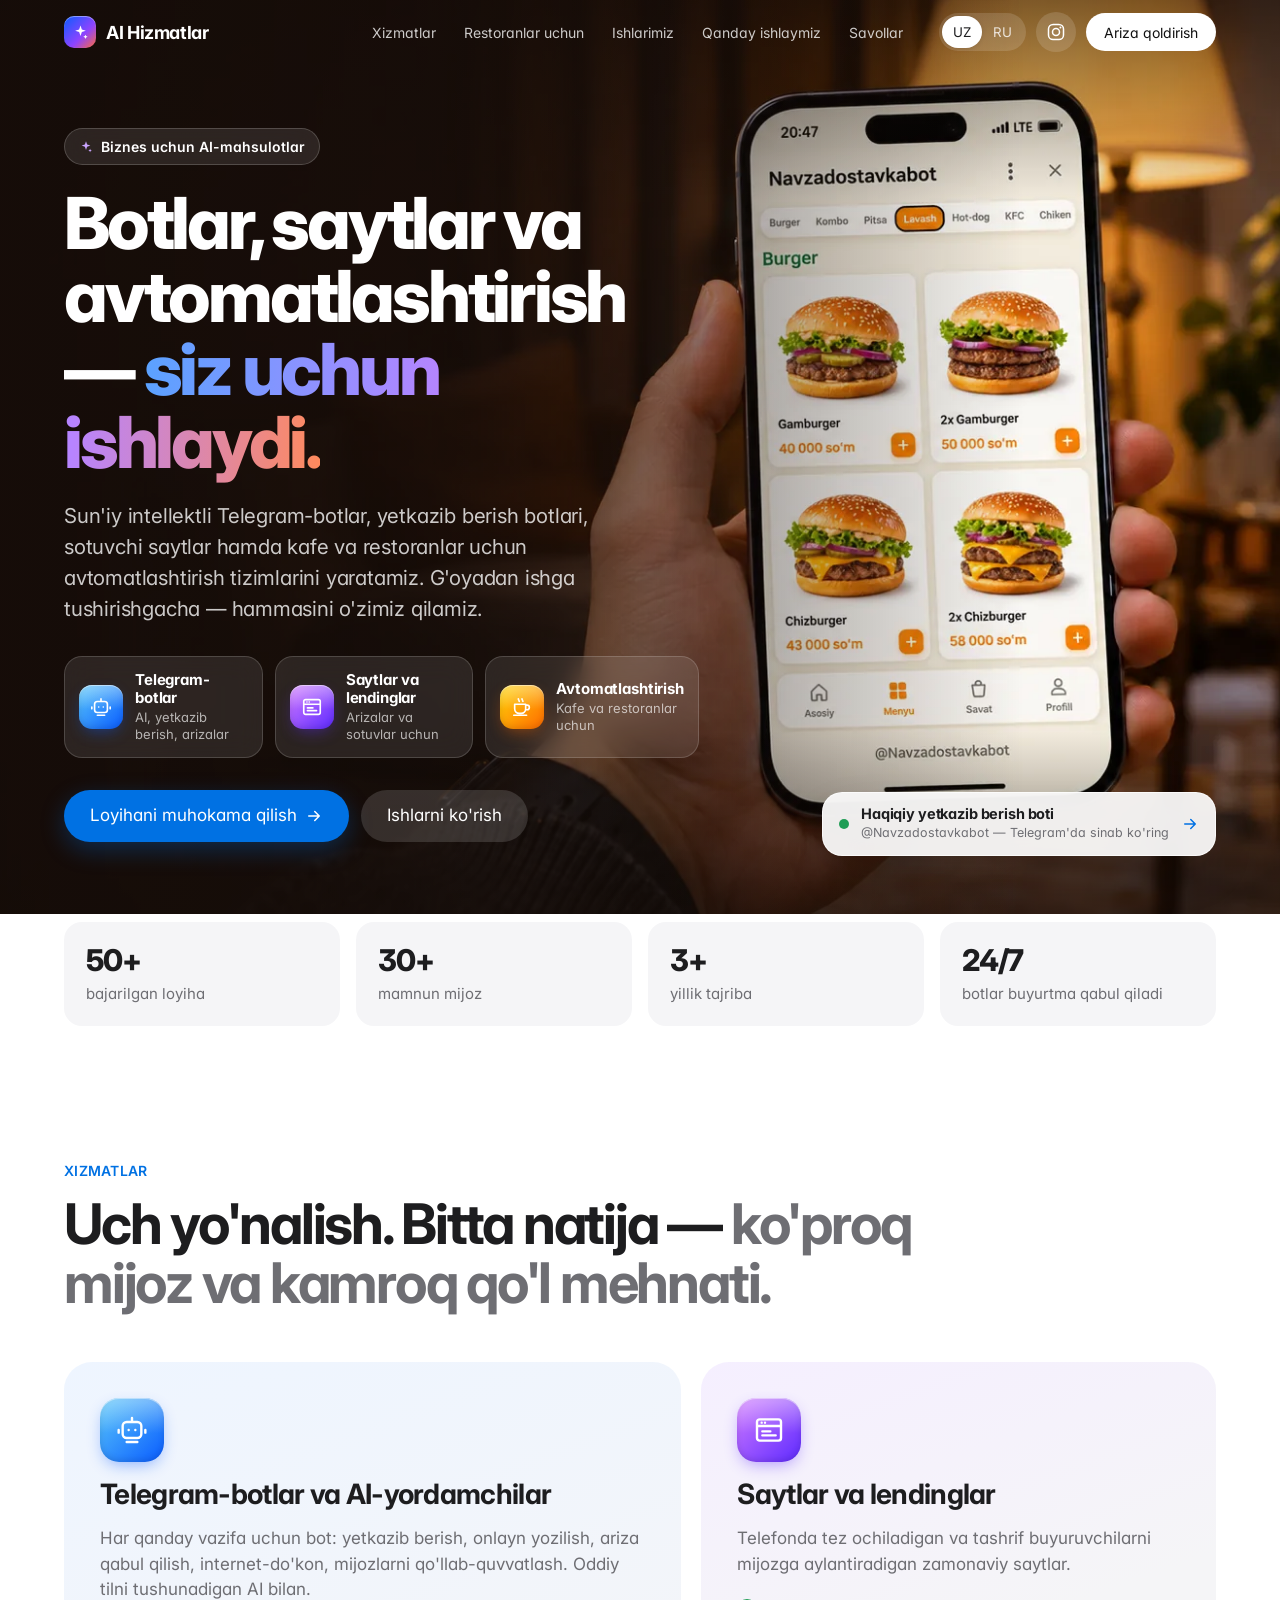
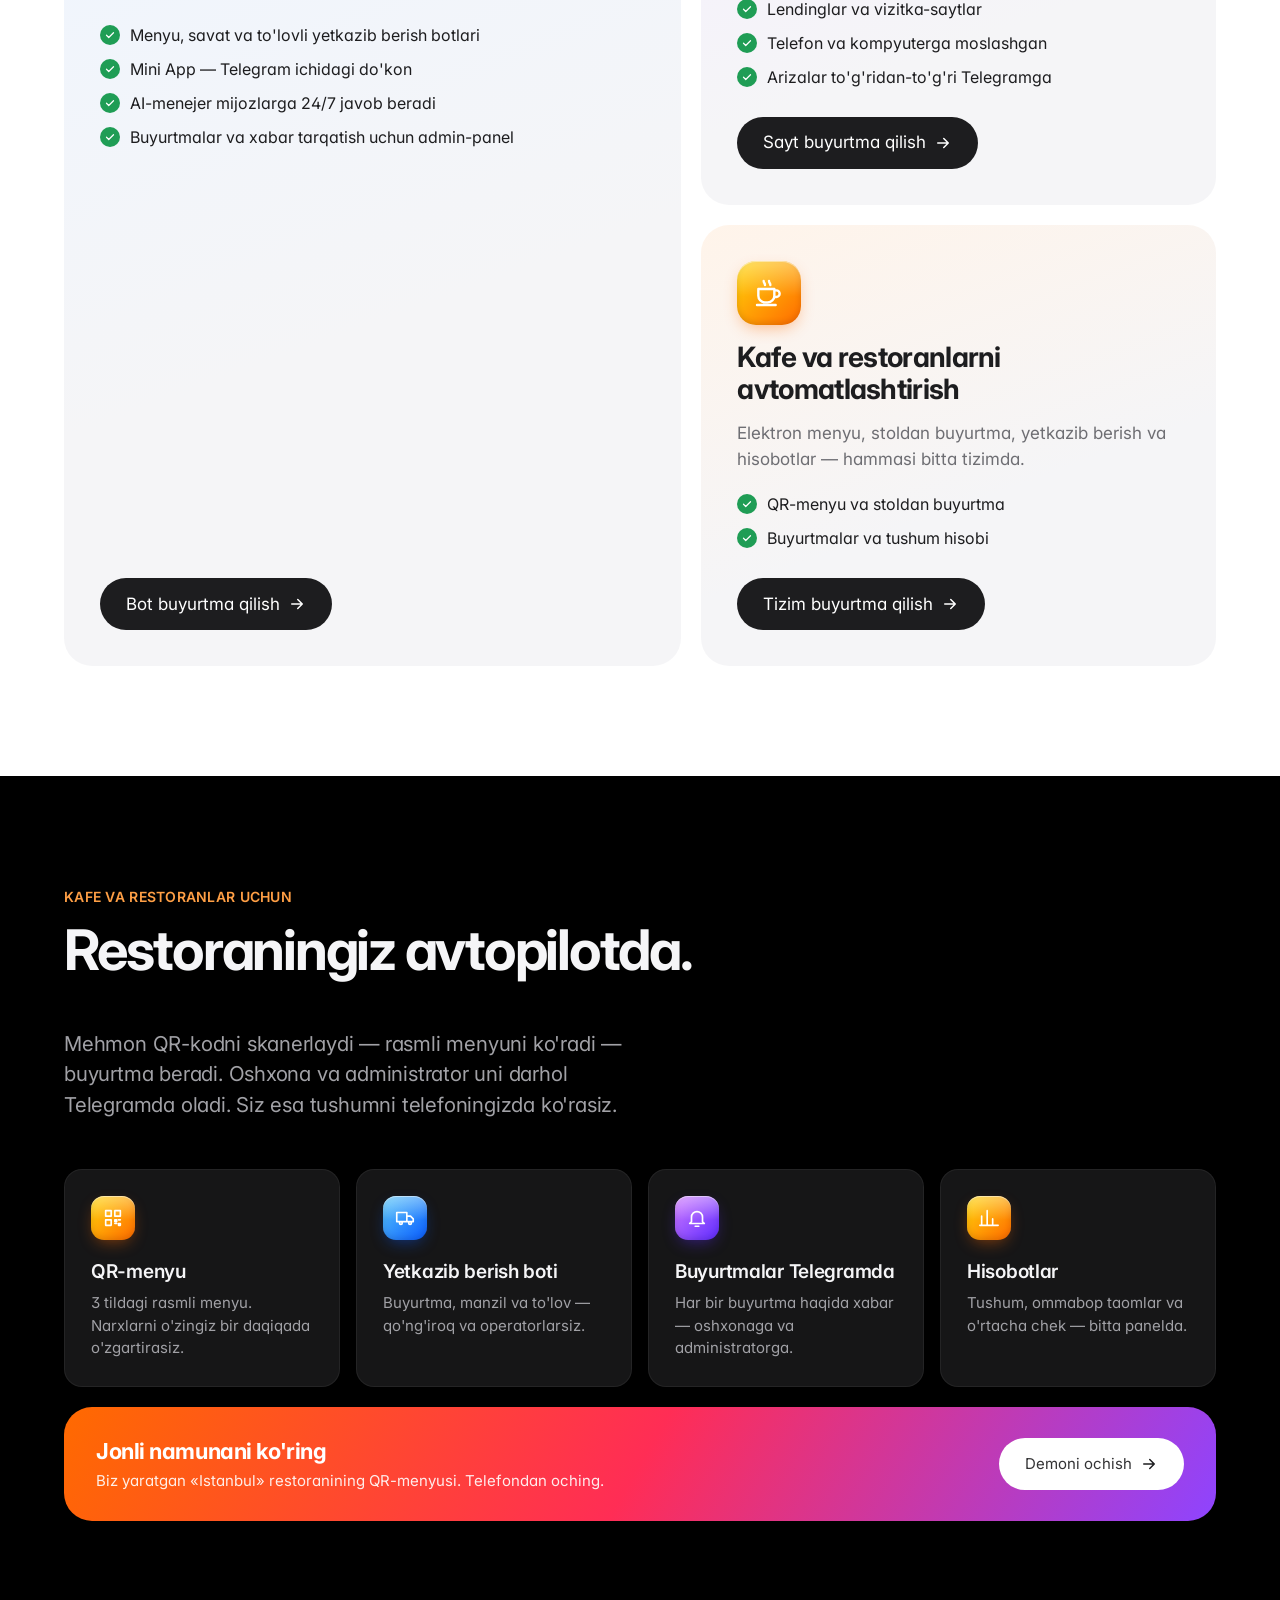
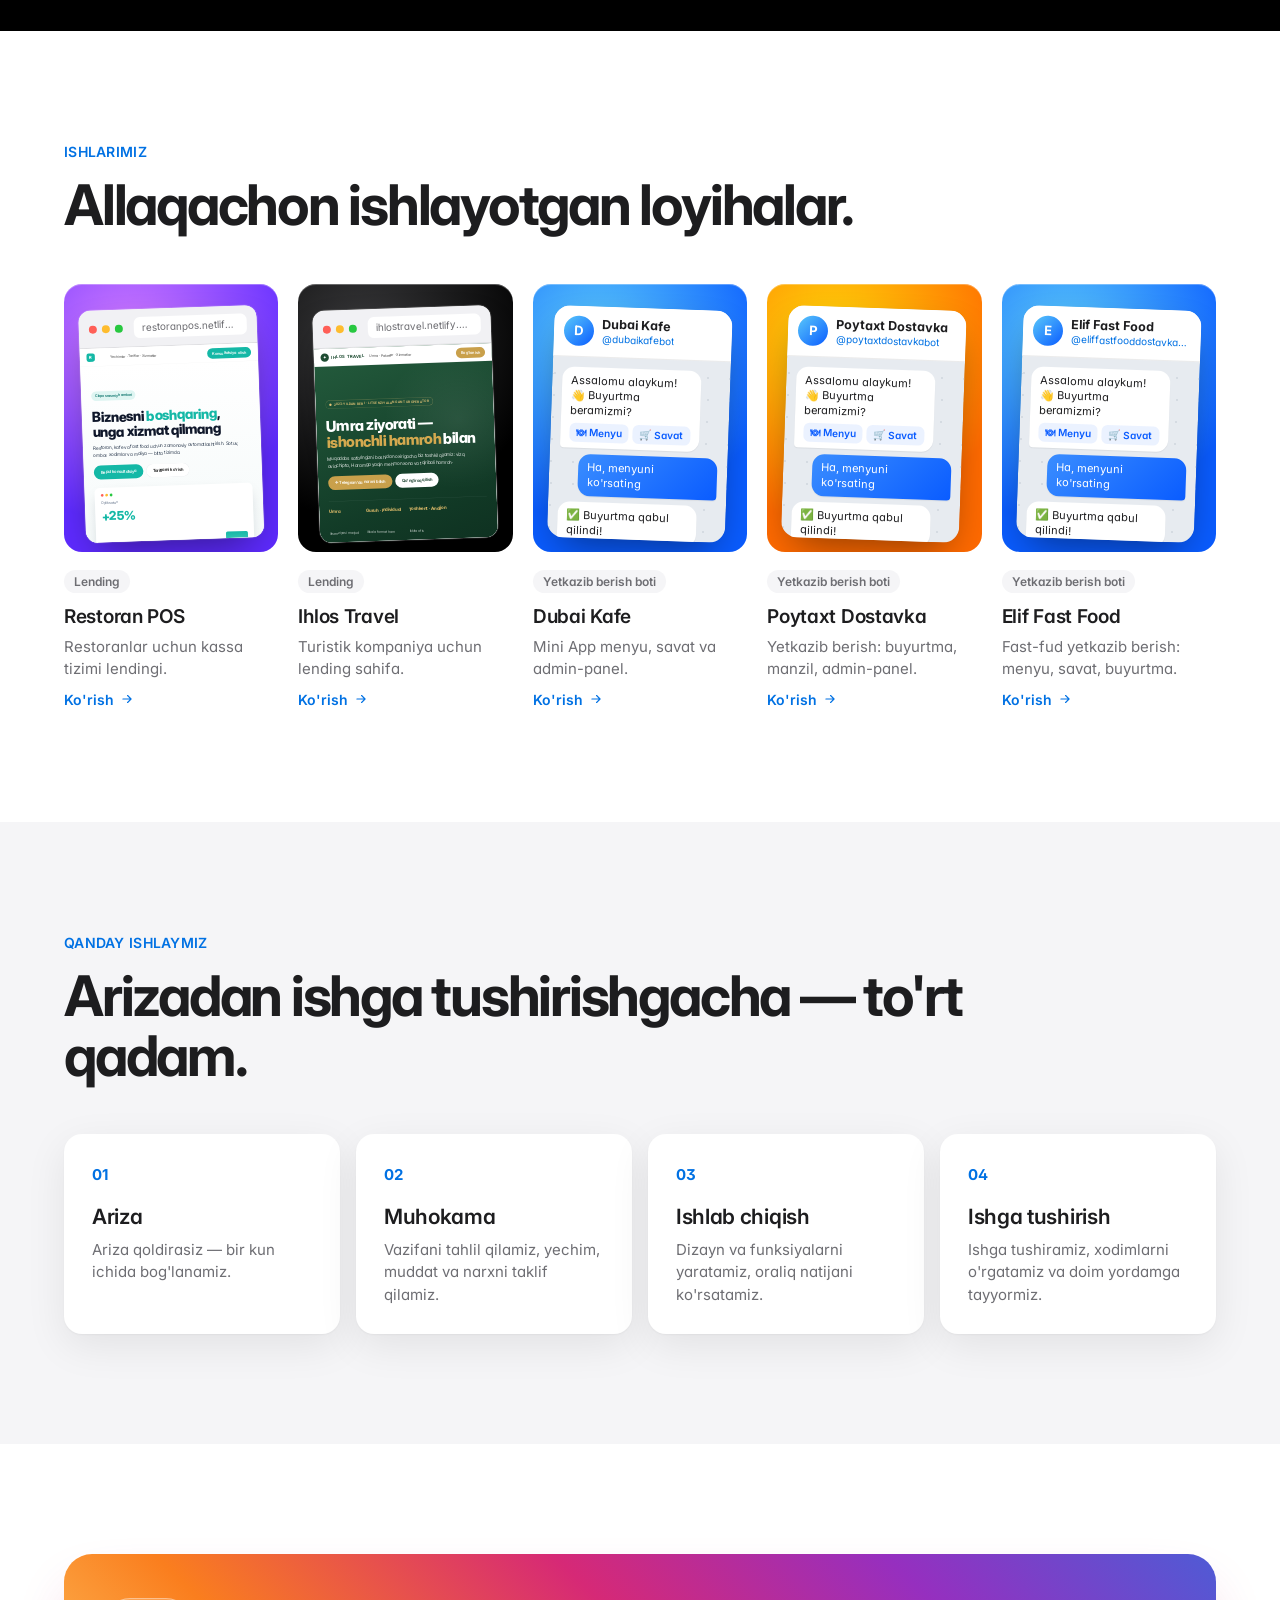
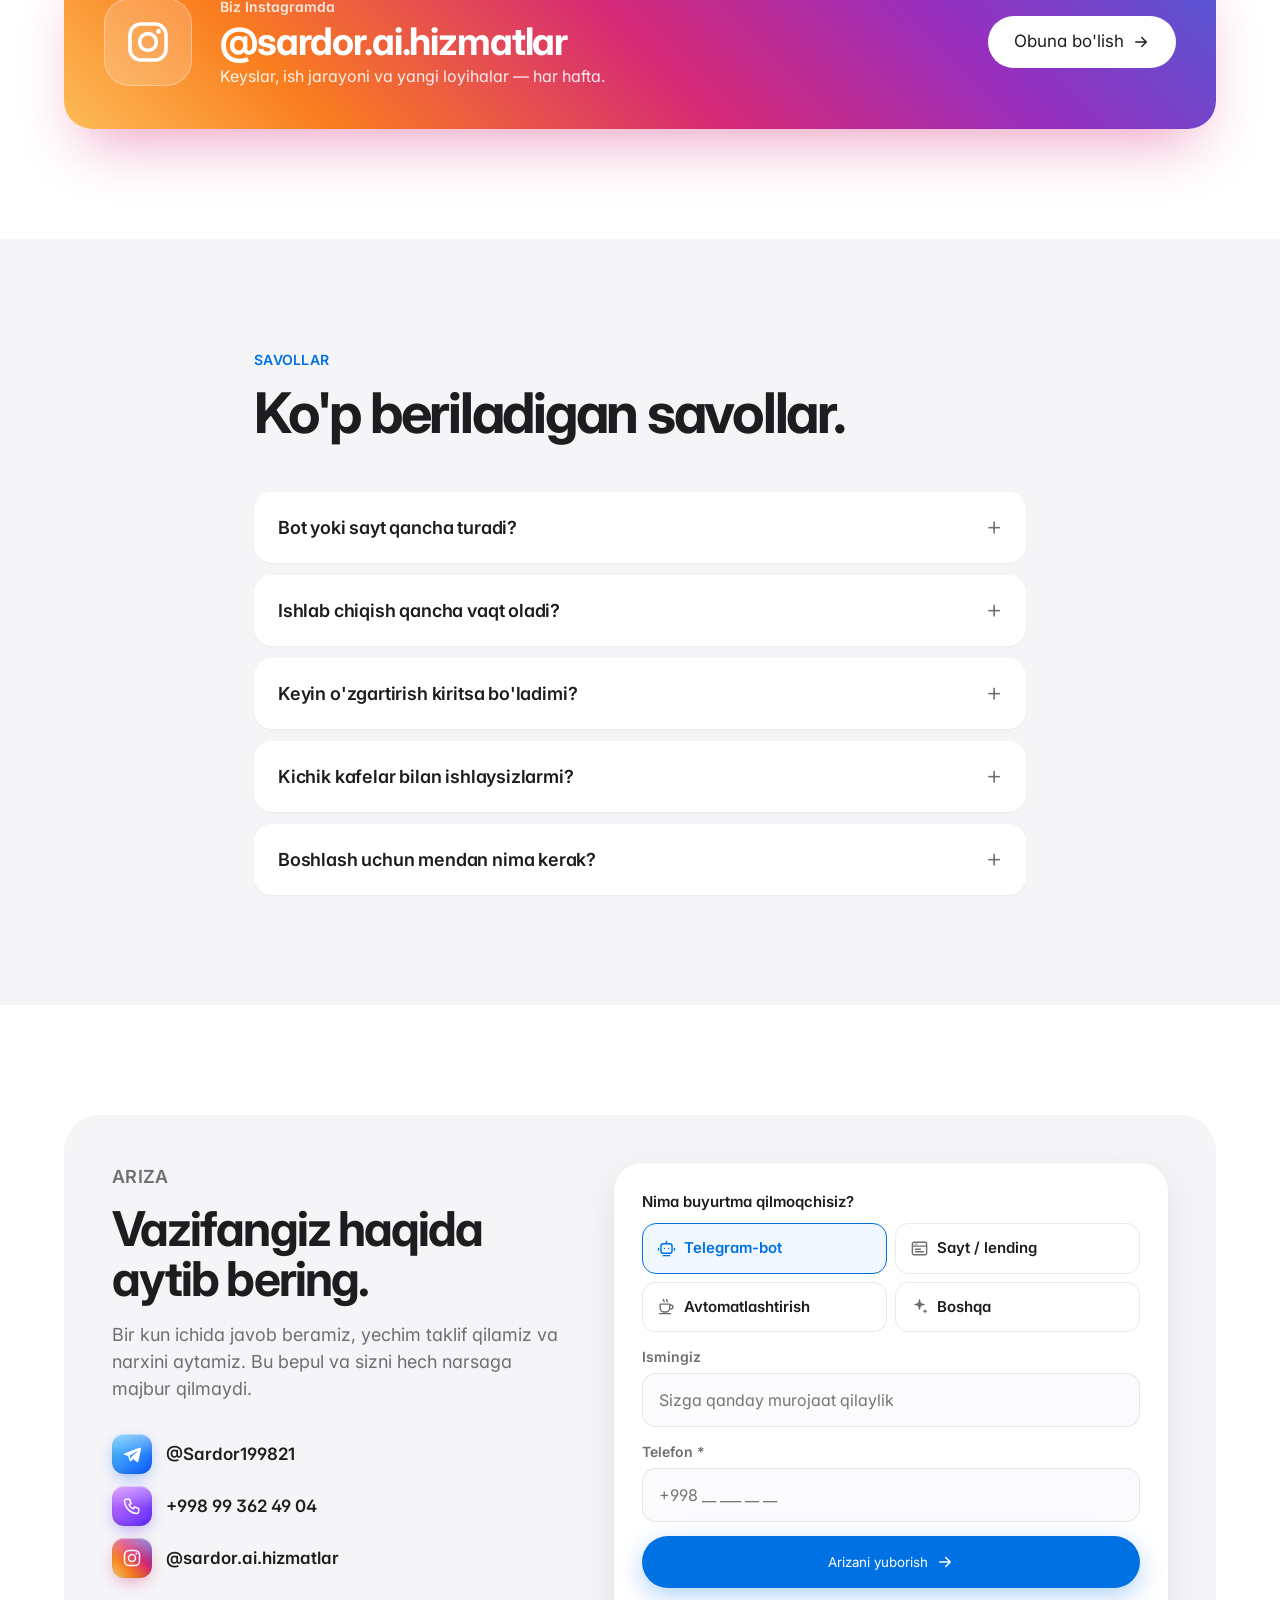
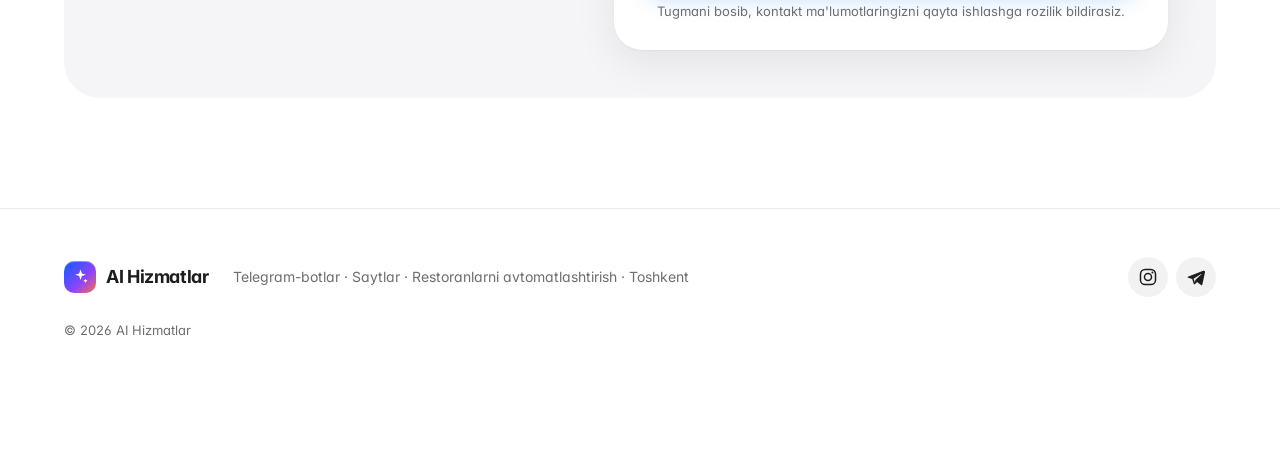
==== commit ed0ebd5d: "Landing hero: photo background with the real bot, dark hero styling Replaces the phone mockup/slider" ====
--- a/landing/index.html
+++ b/landing/index.html
@@ -66,7 +66,10 @@
 
   <!-- ПЕРВЫЙ ЭКРАН -->
   <section class="hero">
-    <div class="hero__glow" aria-hidden="true"></div>
+    <picture class="hero__bg">
+      <source srcset="assets/hero-bg.webp" type="image/webp">
+      <img src="assets/hero-bg.jpg" width="1671" height="941" fetchpriority="high" decoding="async" data-t-alt="live.alt" alt="">
+    </picture>
     <div class="wrap hero__grid">
       <div class="hero__text">
         <span class="pill reveal"><svg><use href="#i-spark"/></svg> <span data-t="hero.pill"></span></span>
@@ -86,15 +89,6 @@
       </div>
 
       <div class="hero__visual reveal">
-        <div class="phone" role="img" data-t-aria="live.alt">
-          <div class="phone__notch"></div>
-          <div class="shots" id="shots">
-            <img class="shot is-on" src="assets/bot-1.webp" alt="" width="376" height="686" decoding="async">
-            <img class="shot" src="assets/bot-2.webp" alt="" width="376" height="686" loading="lazy" decoding="async">
-            <img class="shot" src="assets/bot-3.webp" alt="" width="376" height="686" loading="lazy" decoding="async">
-          </div>
-        </div>
-        <div class="shots__dots" id="shotDots" aria-hidden="true"><i class="is-on"></i><i></i><i></i></div>
         <a class="live" href="https://t.me/Navzadostavkabot" target="_blank" rel="noopener" data-bot-link>
           <span class="live__dot" aria-hidden="true"></span>
           <span><b data-t="live.t"></b><small data-t="live.s"></small></span>
--- a/landing/styles.css
+++ b/landing/styles.css
@@ -66,10 +66,29 @@
 .nav__right{display:flex;align-items:center;gap:10px;margin-left:12px}
 
 /* Hero */
-.hero{position:relative;padding:128px 0 72px;overflow:hidden;background:linear-gradient(180deg,#fbfbfd,#fff)}
-.hero__glow{position:absolute;inset:-20% -10% auto;height:720px;pointer-events:none;
-  background:radial-gradient(40% 50% at 75% 35%,rgba(94,43,255,.16),transparent 70%),radial-gradient(35% 45% at 90% 70%,rgba(255,106,0,.13),transparent 70%),radial-gradient(40% 50% at 15% 10%,rgba(10,92,255,.12),transparent 70%)}
-.hero__grid{position:relative;display:grid;grid-template-columns:1.15fr .85fr;gap:48px;align-items:center}
+.hero{position:relative;padding:128px 0 72px;overflow:hidden;background:#150c08;color:#fff;min-height:min(100vh,860px);display:flex;align-items:center}
+.hero>.wrap{width:100%}
+.hero__bg{position:absolute;inset:0;z-index:0}
+.hero__bg img{width:100%;height:100%;object-fit:cover;object-position:78% center;display:block}
+.hero__bg::after{content:"";position:absolute;inset:0;background:linear-gradient(90deg,rgba(21,12,8,.94) 0%,rgba(21,12,8,.82) 34%,rgba(21,12,8,.28) 62%,rgba(21,12,8,0) 80%),linear-gradient(180deg,rgba(21,12,8,.55) 0,rgba(21,12,8,0) 22%,rgba(21,12,8,0) 80%,rgba(21,12,8,.6) 100%)}
+.hero h1{color:#fff}
+.hero .grad{background:linear-gradient(92deg,#5aa2ff 0%,#b784ff 55%,#ff8a5c 100%);-webkit-background-clip:text;background-clip:text;color:transparent}
+.hero .lead{color:rgba(255,255,255,.78)}
+.hero .pill{background:rgba(255,255,255,.1);border-color:rgba(255,255,255,.18);color:#fff;backdrop-filter:blur(14px);-webkit-backdrop-filter:blur(14px);box-shadow:none}
+.hero .pill svg{color:#c9a4ff}
+.hero .chip{background:rgba(255,255,255,.1);border-color:rgba(255,255,255,.16);box-shadow:none;backdrop-filter:blur(14px);-webkit-backdrop-filter:blur(14px)}
+.hero .chip:hover{background:rgba(255,255,255,.16);box-shadow:0 20px 50px rgba(0,0,0,.35)}
+.hero .chip b{color:#fff}
+.hero .chip small{color:rgba(255,255,255,.66)}
+.hero .btn--ghost{background:rgba(255,255,255,.14);color:#fff}
+.hero .btn--ghost:hover{background:rgba(255,255,255,.22)}
+.nav:not(.is-scrolled) .logo,.nav:not(.is-scrolled) .nav__links a:hover{color:#fff}
+.nav:not(.is-scrolled) .nav__links{color:rgba(255,255,255,.78)}
+.nav:not(.is-scrolled) .lang{background:rgba(255,255,255,.14)}
+.nav:not(.is-scrolled) .lang button:not(.on){color:rgba(255,255,255,.8)}
+.nav:not(.is-scrolled) .icon-btn{background:rgba(255,255,255,.14);color:#fff}
+.nav:not(.is-scrolled) .btn--dark{background:#fff;color:#111}
+.hero__grid{position:relative;z-index:1;display:grid;grid-template-columns:1.15fr .85fr;gap:48px;align-items:center}
 .pill{display:inline-flex;align-items:center;gap:8px;padding:7px 14px;border-radius:999px;background:rgba(255,255,255,.8);border:1px solid var(--line);font-size:14px;font-weight:600;margin-bottom:22px;box-shadow:0 2px 10px rgba(0,0,0,.04)}
 .pill svg{color:#8e44ff}
 .chips{display:grid;grid-template-columns:repeat(3,1fr);gap:12px;margin-top:32px;max-width:680px}
@@ -79,21 +98,13 @@
 .chip small{display:block;font-size:13px;color:var(--ink2);line-height:1.3;margin-top:2px}
 .hero__cta{display:flex;gap:12px;margin-top:32px;flex-wrap:wrap}
 
-.hero__visual{position:relative;display:flex;flex-direction:column;align-items:center;gap:18px;padding:20px 0}
-.phone{width:320px;height:598px;border-radius:52px;background:#111;padding:12px;position:relative;
-  box-shadow:0 0 0 2px #2a2a2c,0 50px 100px -20px rgba(30,20,80,.35),0 30px 60px -30px rgba(0,0,0,.5)}
-.phone__notch{position:absolute;top:22px;left:50%;transform:translateX(-50%);width:78px;height:24px;border-radius:20px;background:#000;z-index:2}
-.shots{position:relative;width:100%;height:100%;border-radius:41px;overflow:hidden;background:#f6f0e3}
-.shot{position:absolute;left:0;right:0;top:34px;width:100%;height:calc(100% - 34px);object-fit:cover;object-position:top;opacity:0;transition:opacity .6s var(--ease)}
-.shot.is-on{opacity:1}
-.shots__dots{display:flex;gap:8px}
-.shots__dots i{width:8px;height:8px;border-radius:50%;background:rgba(0,0,0,.18);cursor:pointer;transition:background .25s,width .25s}
-.shots__dots i.is-on{background:var(--blue);width:22px;border-radius:8px}
-.live{display:flex;align-items:center;gap:12px;padding:12px 16px;border-radius:20px;background:rgba(255,255,255,.9);
+.hero__visual{position:relative;display:flex;flex-direction:column;align-items:flex-end;justify-content:flex-end;align-self:stretch;min-height:420px;padding:20px 0}
+.live{display:flex;align-items:center;gap:12px;padding:12px 16px;border-radius:20px;background:rgba(255,255,255,.92);color:var(--ink);
   backdrop-filter:blur(20px);-webkit-backdrop-filter:blur(20px);border:1px solid rgba(255,255,255,.7);box-shadow:0 20px 50px -10px rgba(0,0,0,.18);
   text-decoration:none;color:inherit;transition:transform .25s var(--ease),box-shadow .25s}
+.live{margin-bottom:-34px}
 .live:hover{transform:translateY(-2px);box-shadow:0 24px 56px -10px rgba(10,92,255,.28)}
-.live b{font-size:14.5px;display:block;line-height:1.2;letter-spacing:-.01em}
+.live b{color:var(--ink);font-size:14.5px;display:block;line-height:1.2;letter-spacing:-.01em}
 .live small{font-size:12.5px;color:var(--ink2);display:block;margin-top:2px}
 .live svg{width:18px;height:18px;flex:none;color:var(--blue)}
 .live__dot{width:10px;height:10px;border-radius:50%;background:#1f9d55;flex:none;box-shadow:0 0 0 0 rgba(31,157,85,.5);animation:livePulse 2s infinite}
@@ -222,8 +233,13 @@
 @media (max-width:1024px){
   .nav__links{display:none}
   .nav__right{margin-left:auto}
-  .hero__grid{grid-template-columns:1fr}
-  .hero__visual{order:2;margin-top:12px}
+  .hero{display:block;padding:64px 0 48px;min-height:0}
+  .hero__bg{position:relative;inset:auto;height:clamp(250px,54vw,460px)}
+  .hero__bg img{object-position:76% center}
+  .hero__bg::after{background:linear-gradient(180deg,rgba(21,12,8,.55) 0,rgba(21,12,8,0) 26%,rgba(21,12,8,0) 52%,#150c08 100%)}
+  .hero__grid{grid-template-columns:1fr;margin-top:-56px}
+  .hero__visual{order:2;margin-top:4px;min-height:0;align-items:stretch;padding:0}
+  .live{max-width:440px;margin-bottom:0}
   .facts,.feat,.steps,.works{grid-template-columns:repeat(2,1fr)}
   .lead-card{grid-template-columns:1fr;padding:36px}
 }
@@ -232,14 +248,9 @@
   body{font-size:16px}
   .wrap,.nav__in{padding:0 16px}
   .nav__right .btn{display:none}
-  .hero{padding:96px 0 48px}
   .chips{grid-template-columns:1fr;gap:10px}
   .hero__cta .btn{flex:1}
-  .phone{width:260px;height:483px;border-radius:46px}
-  .shot{top:28px;height:calc(100% - 28px)}
-  .shots{border-radius:35px}
-  .phone__notch{width:64px;height:20px;top:19px}
-  .live{width:100%;max-width:340px}
+  .live{width:100%;max-width:none}
   .facts{grid-template-columns:1fr 1fr;gap:10px}
   .fact{padding:16px}
   .fact b{font-size:24px}
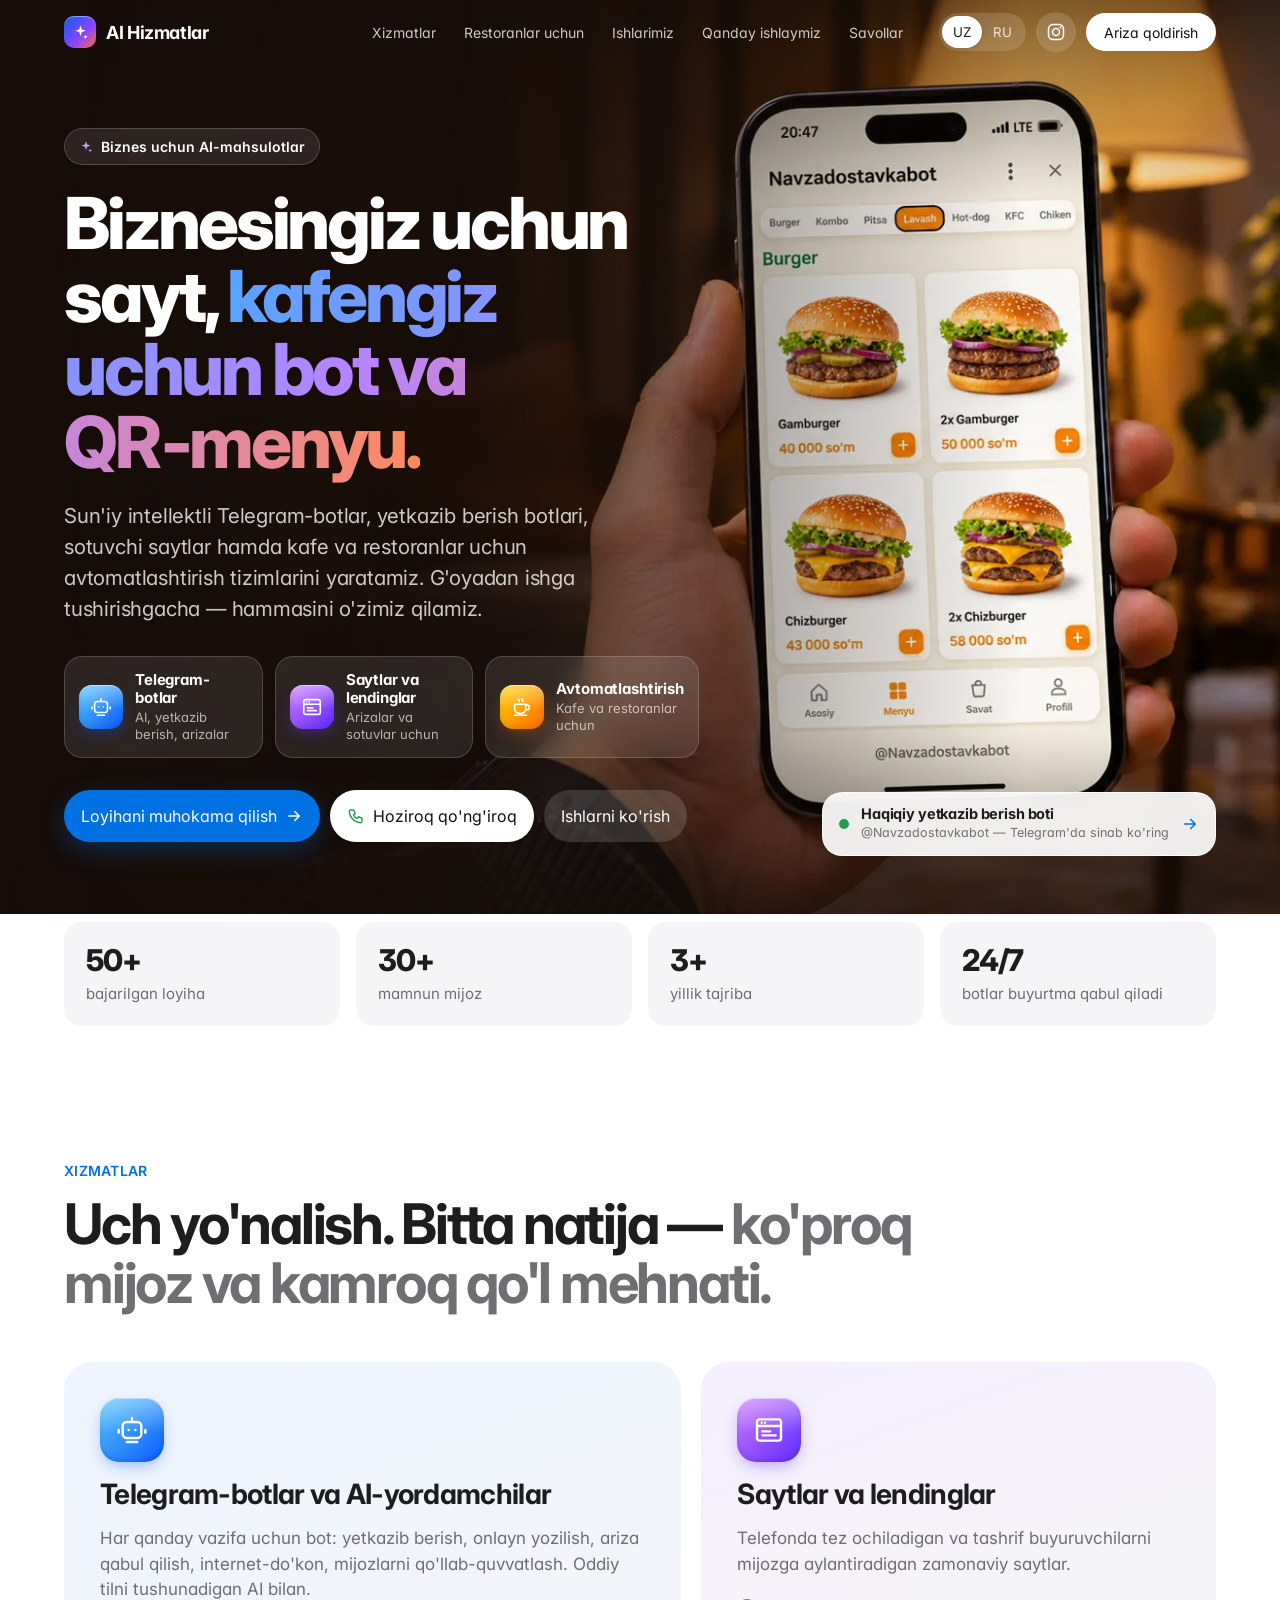
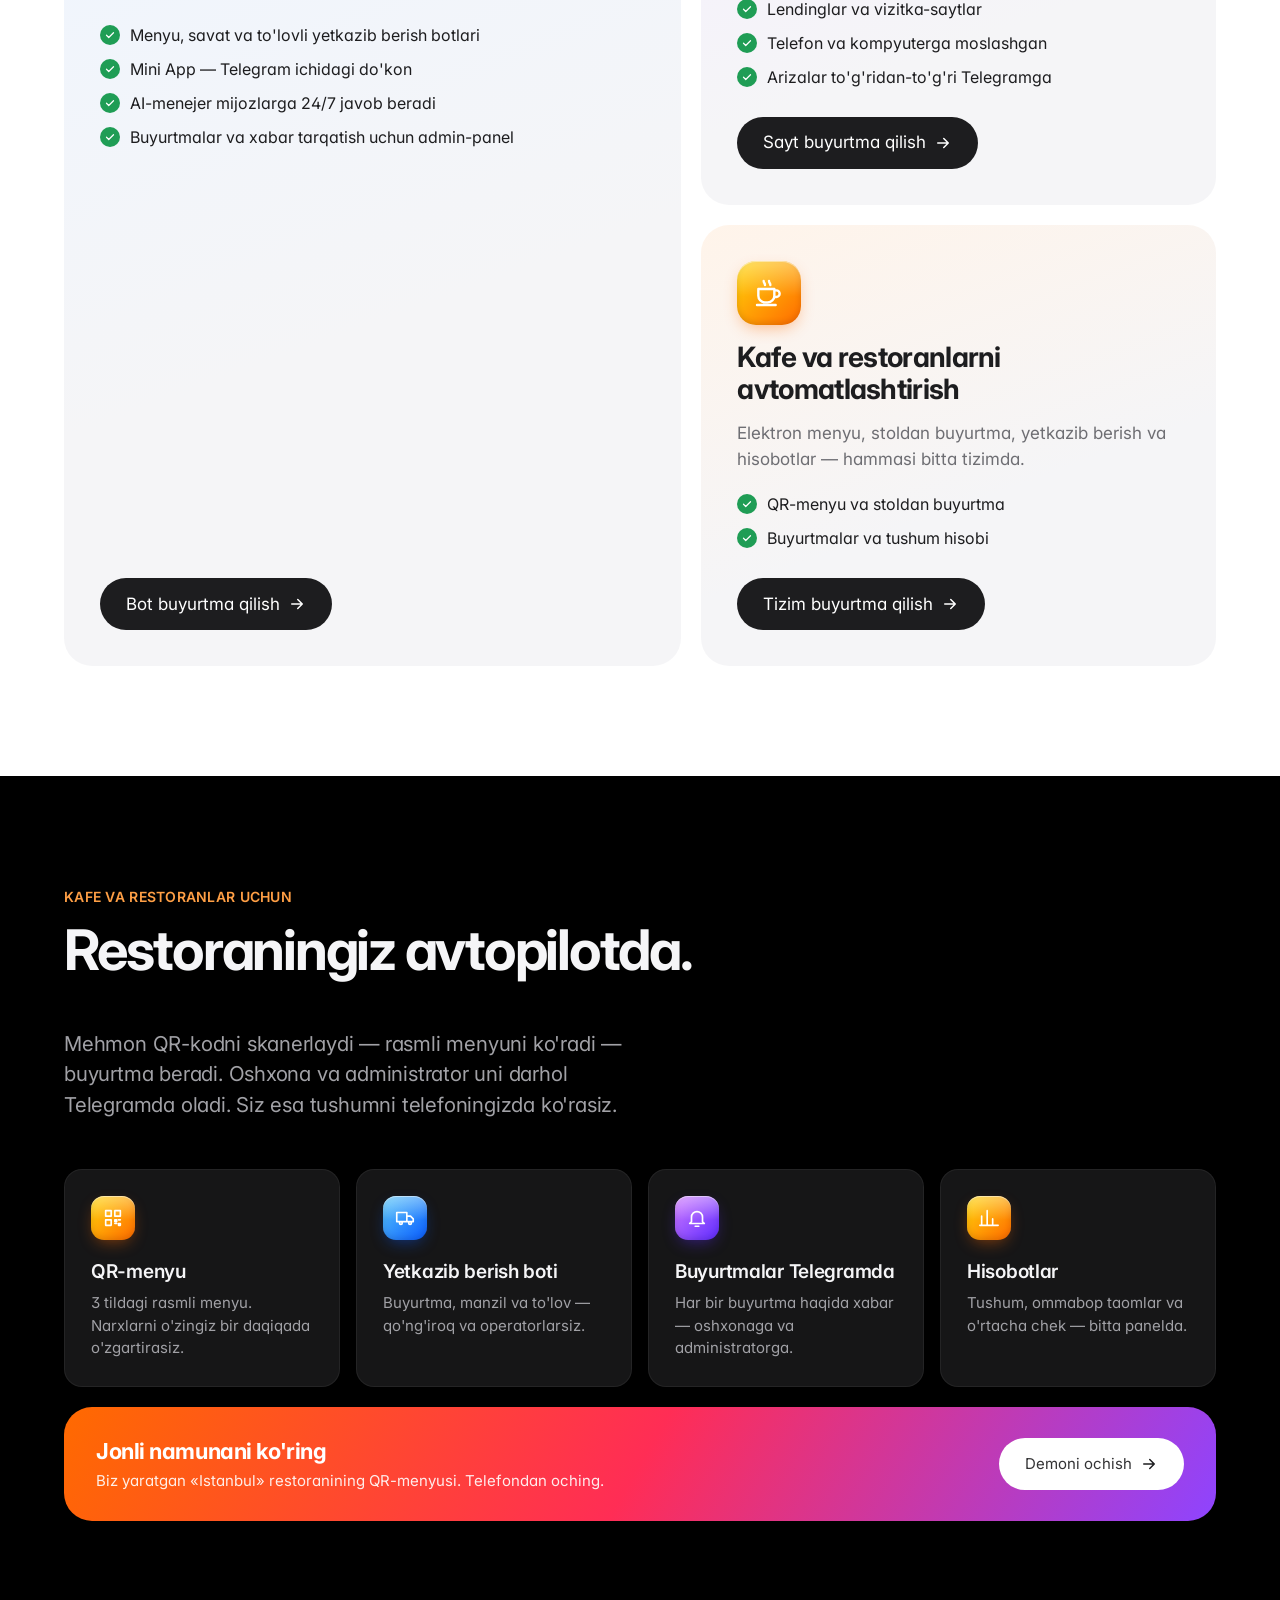
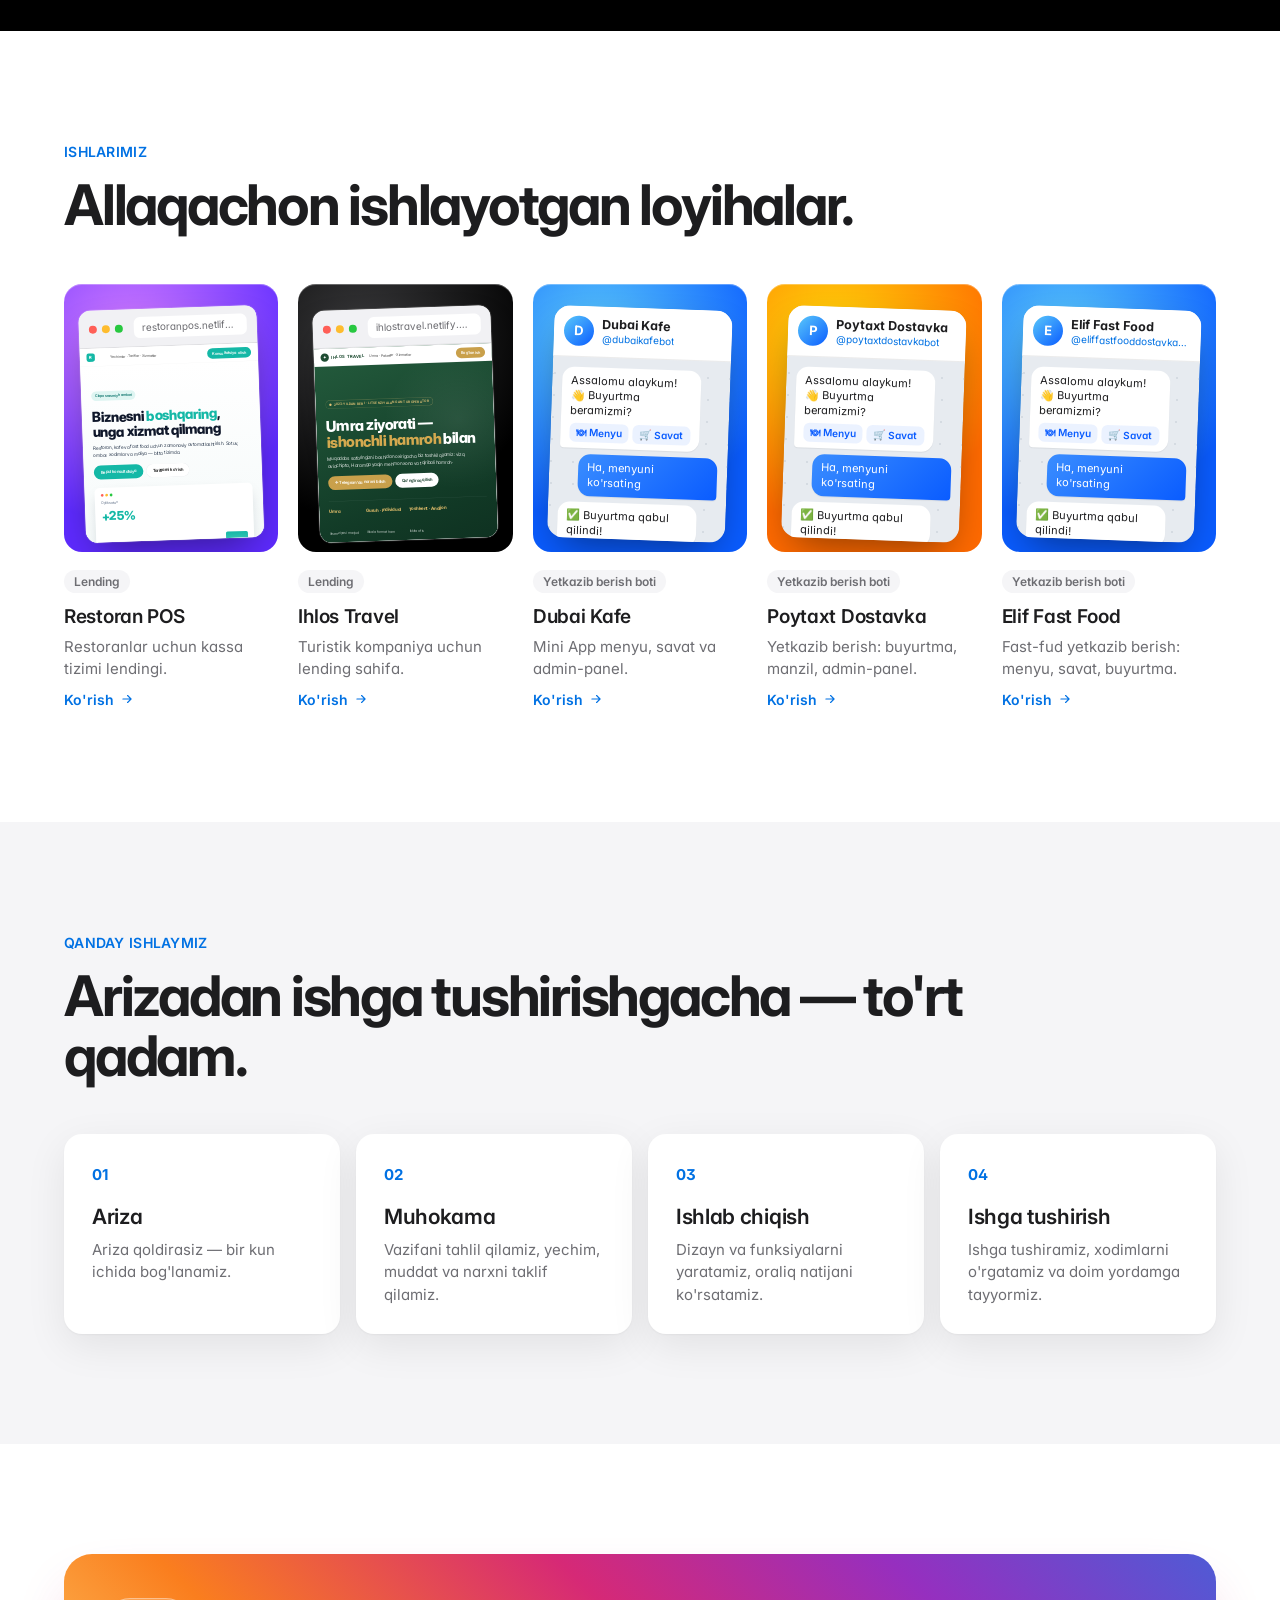
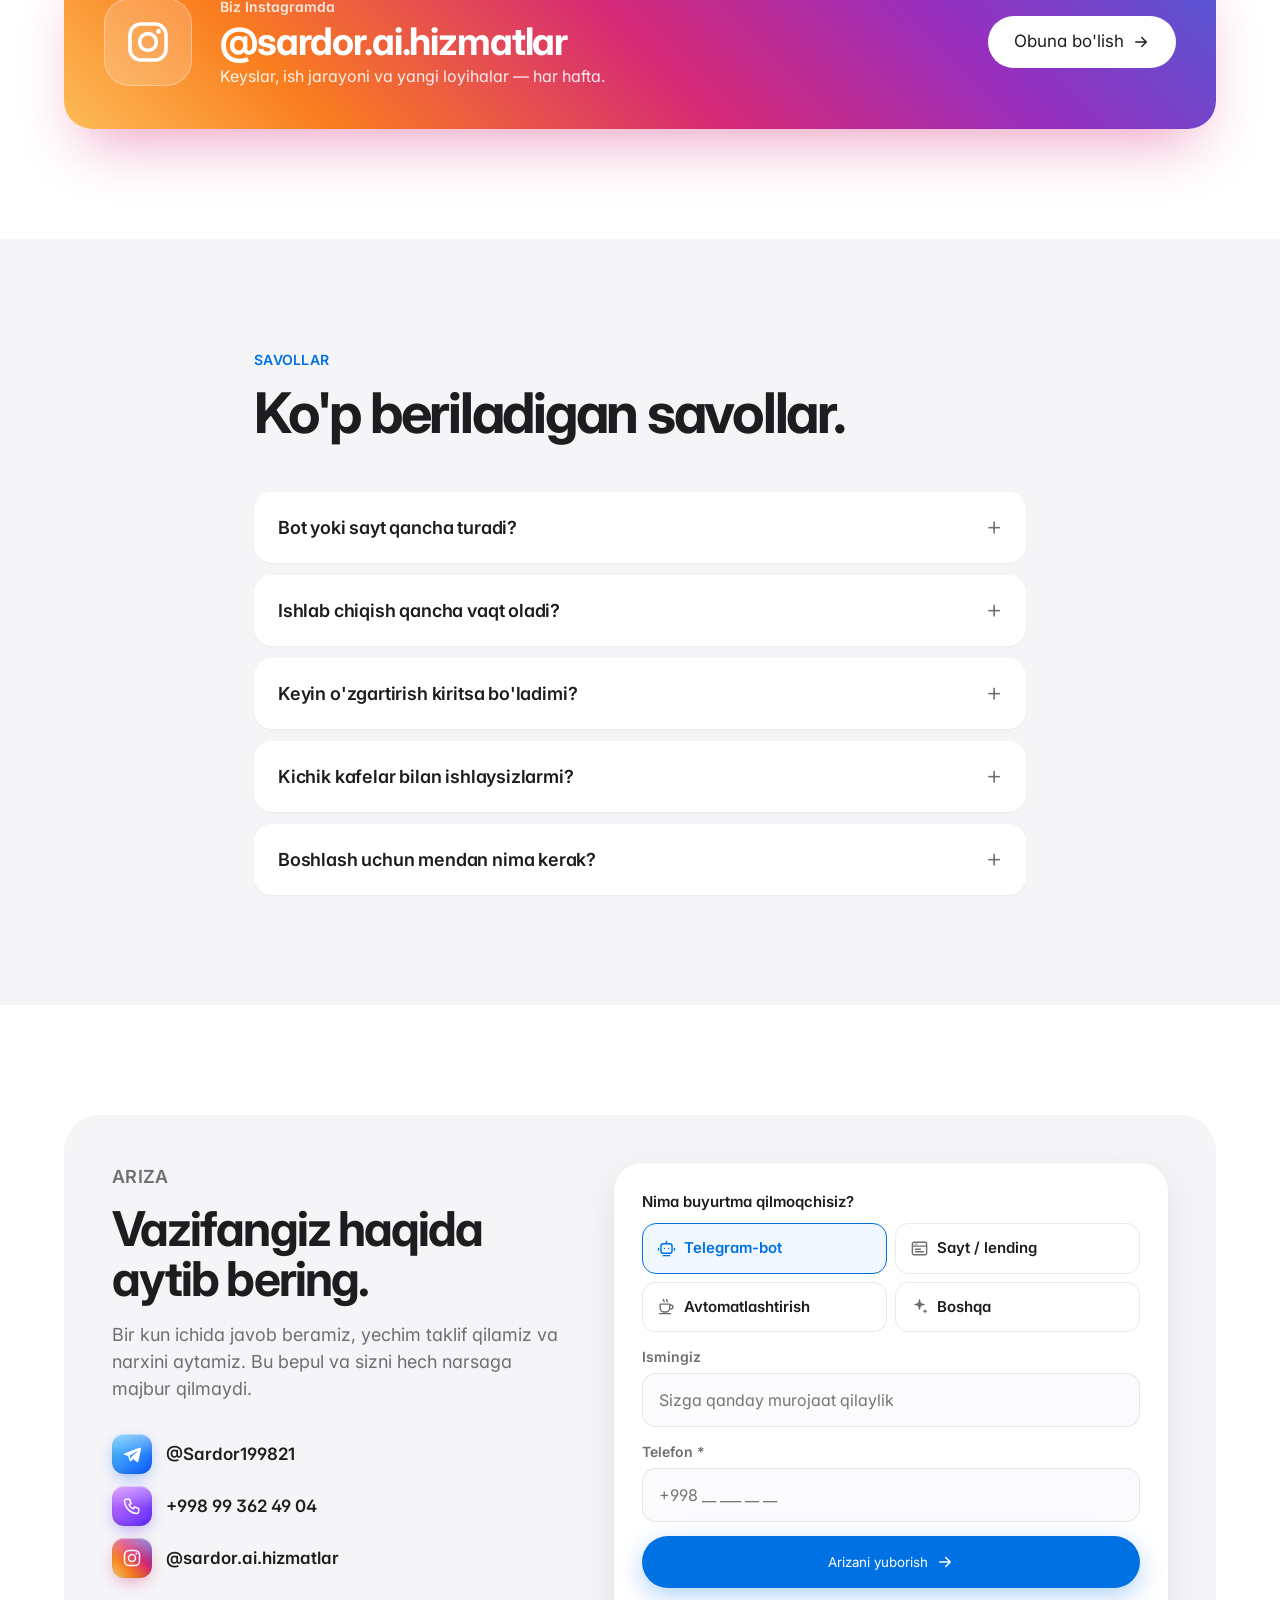
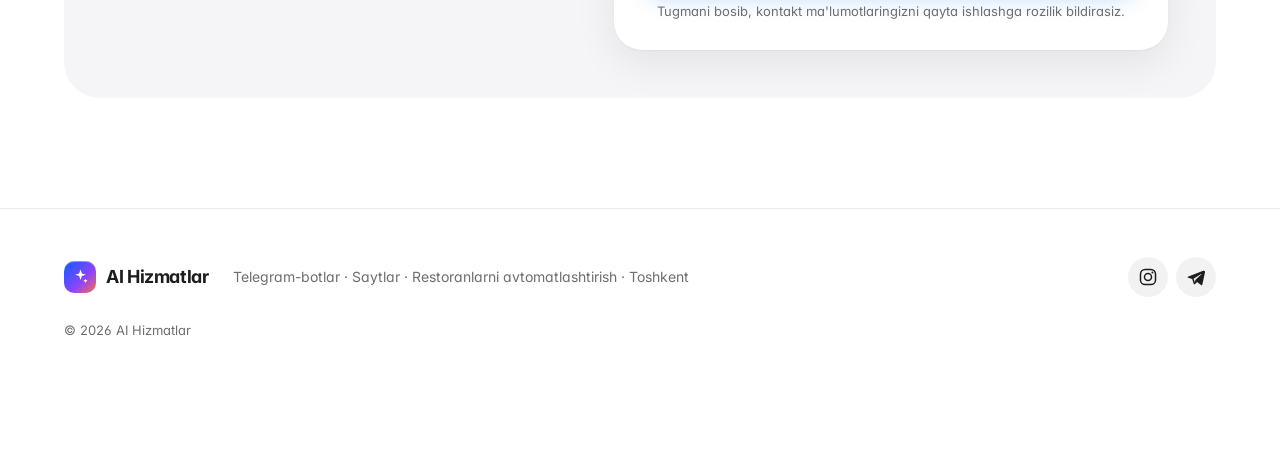
==== commit 1ac2b183: "Landing hero: new headline and "call now" button Headline: "Biznesingiz uchun sayt, kafengiz uchun b" ====
--- a/landing/index.html
+++ b/landing/index.html
@@ -84,6 +84,7 @@
 
         <div class="hero__cta reveal">
           <a class="btn btn--primary" href="#lead"><span data-t="hero.cta1"></span> <svg><use href="#i-arrow"/></svg></a>
+          <a class="btn btn--call" data-phone-link href="#"><svg><use href="#i-phone"/></svg> <span data-t="cta.call"></span></a>
           <a class="btn btn--ghost" href="#work" data-t="hero.cta2"></a>
         </div>
       </div>
--- a/landing/styles.css
+++ b/landing/styles.css
@@ -39,6 +39,10 @@
 .btn--light{background:#fff;color:var(--ink)}
 .btn--ghost{background:rgba(0,0,0,.05);color:var(--ink)}
 .btn--ghost:hover{background:rgba(0,0,0,.09)}
+.hero__cta .btn{padding:0 17px;font-size:16px}
+.btn--call{background:#fff;color:#111}
+.btn--call:hover{background:#f0f0f2}
+.btn--call svg{color:#1f9d55}
 .btn--sm{height:38px;padding:0 18px;font-size:14px}
 .btn--block{width:100%}
 .icon-btn{width:40px;height:40px;border-radius:50%;display:grid;place-items:center;background:rgba(0,0,0,.05);font-size:20px;transition:background .2s}
@@ -96,7 +100,7 @@
 .chip:hover{transform:translateY(-3px);box-shadow:0 1px 2px rgba(0,0,0,.04),0 20px 50px rgba(0,0,0,.12)}
 .chip b{display:block;font-size:15px;letter-spacing:-.01em;line-height:1.2}
 .chip small{display:block;font-size:13px;color:var(--ink2);line-height:1.3;margin-top:2px}
-.hero__cta{display:flex;gap:12px;margin-top:32px;flex-wrap:wrap}
+.hero__cta{display:flex;gap:10px;margin-top:32px;flex-wrap:wrap}
 
 .hero__visual{position:relative;display:flex;flex-direction:column;align-items:flex-end;justify-content:flex-end;align-self:stretch;min-height:420px;padding:20px 0}
 .live{display:flex;align-items:center;gap:12px;padding:12px 16px;border-radius:20px;background:rgba(255,255,255,.92);color:var(--ink);
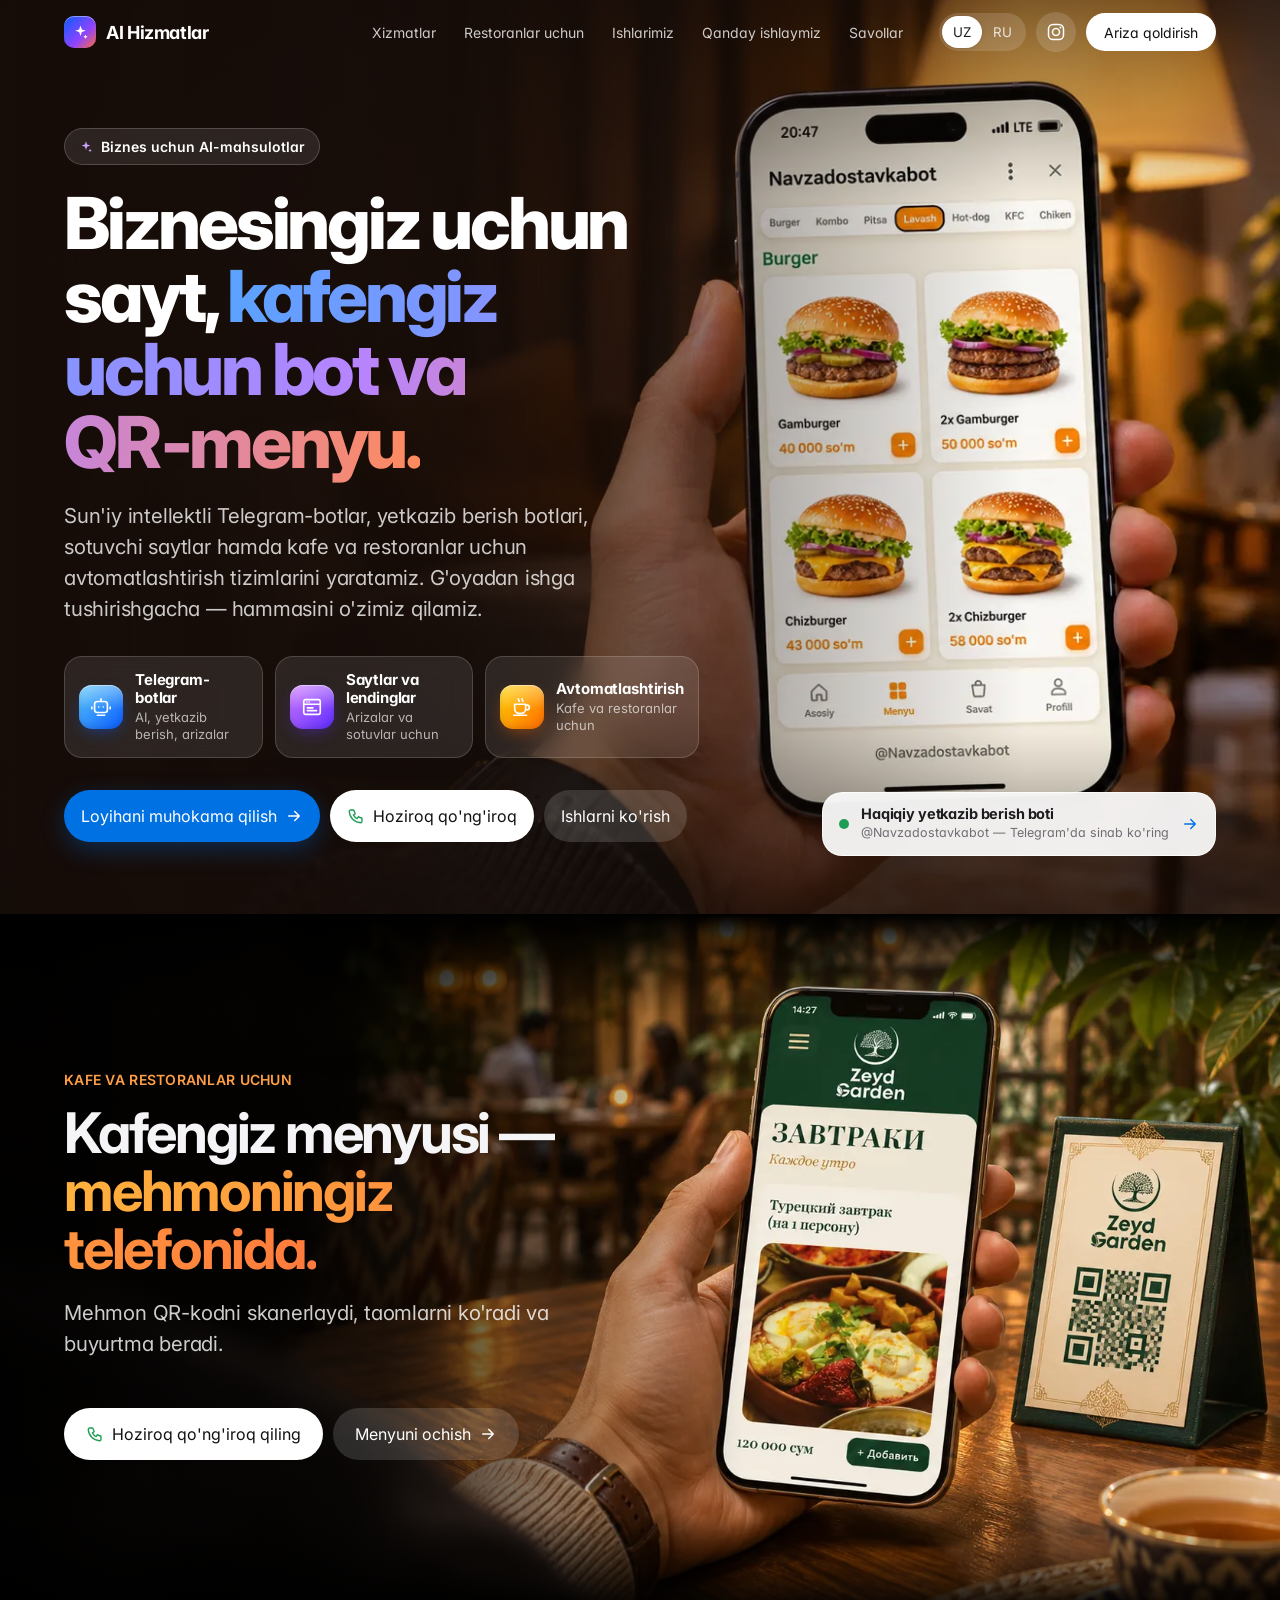
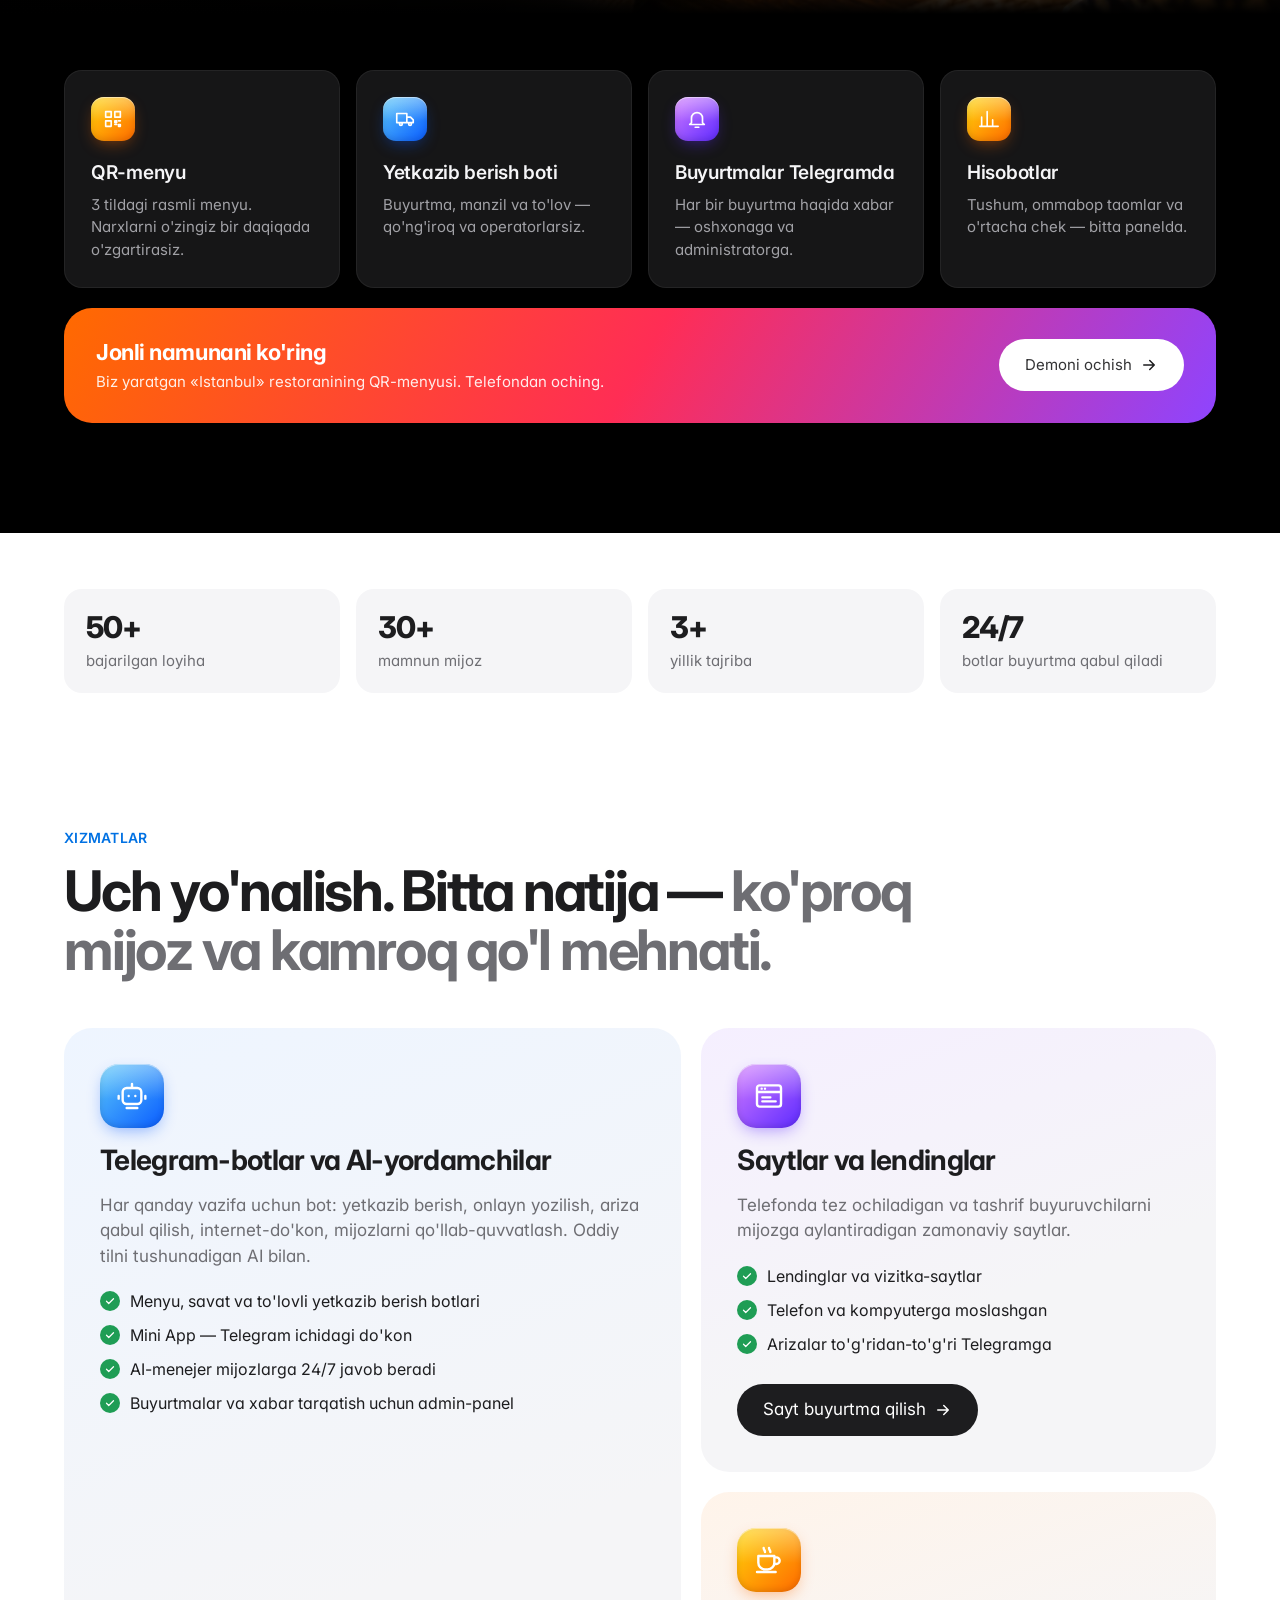
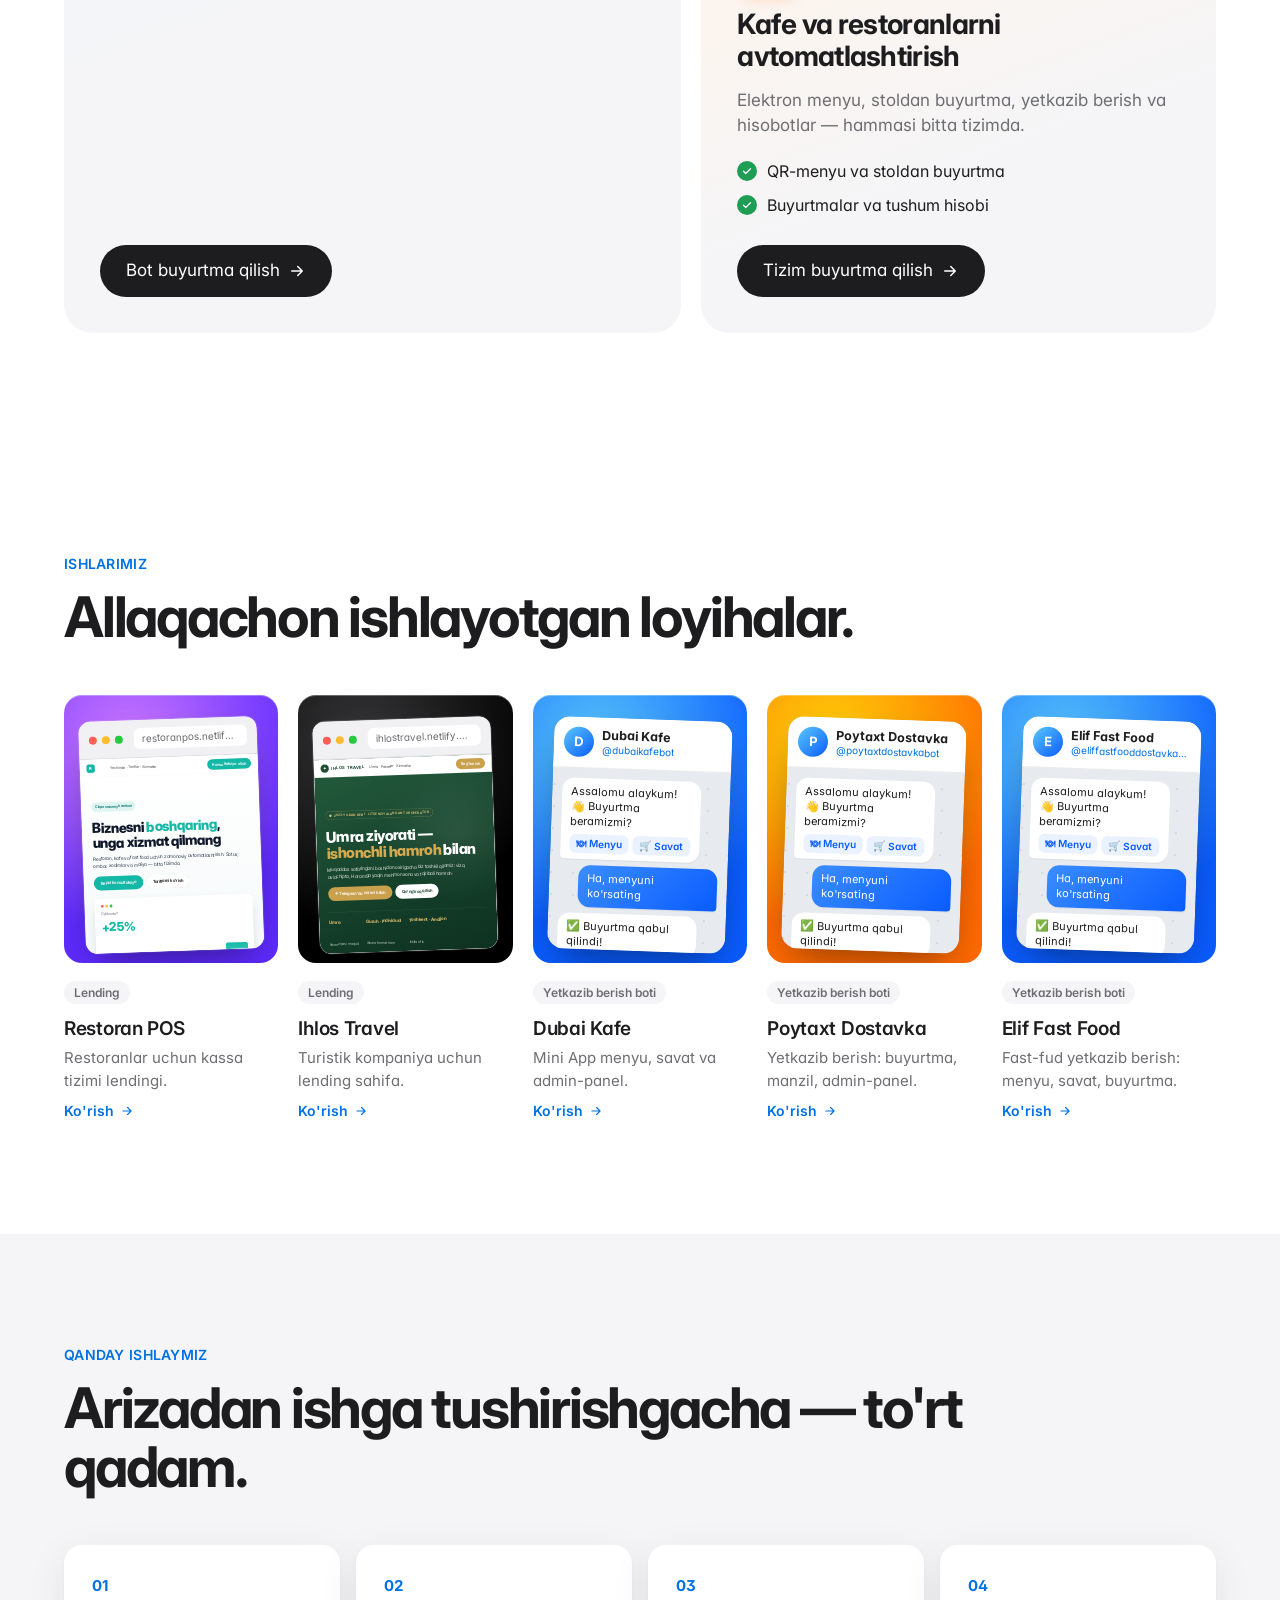
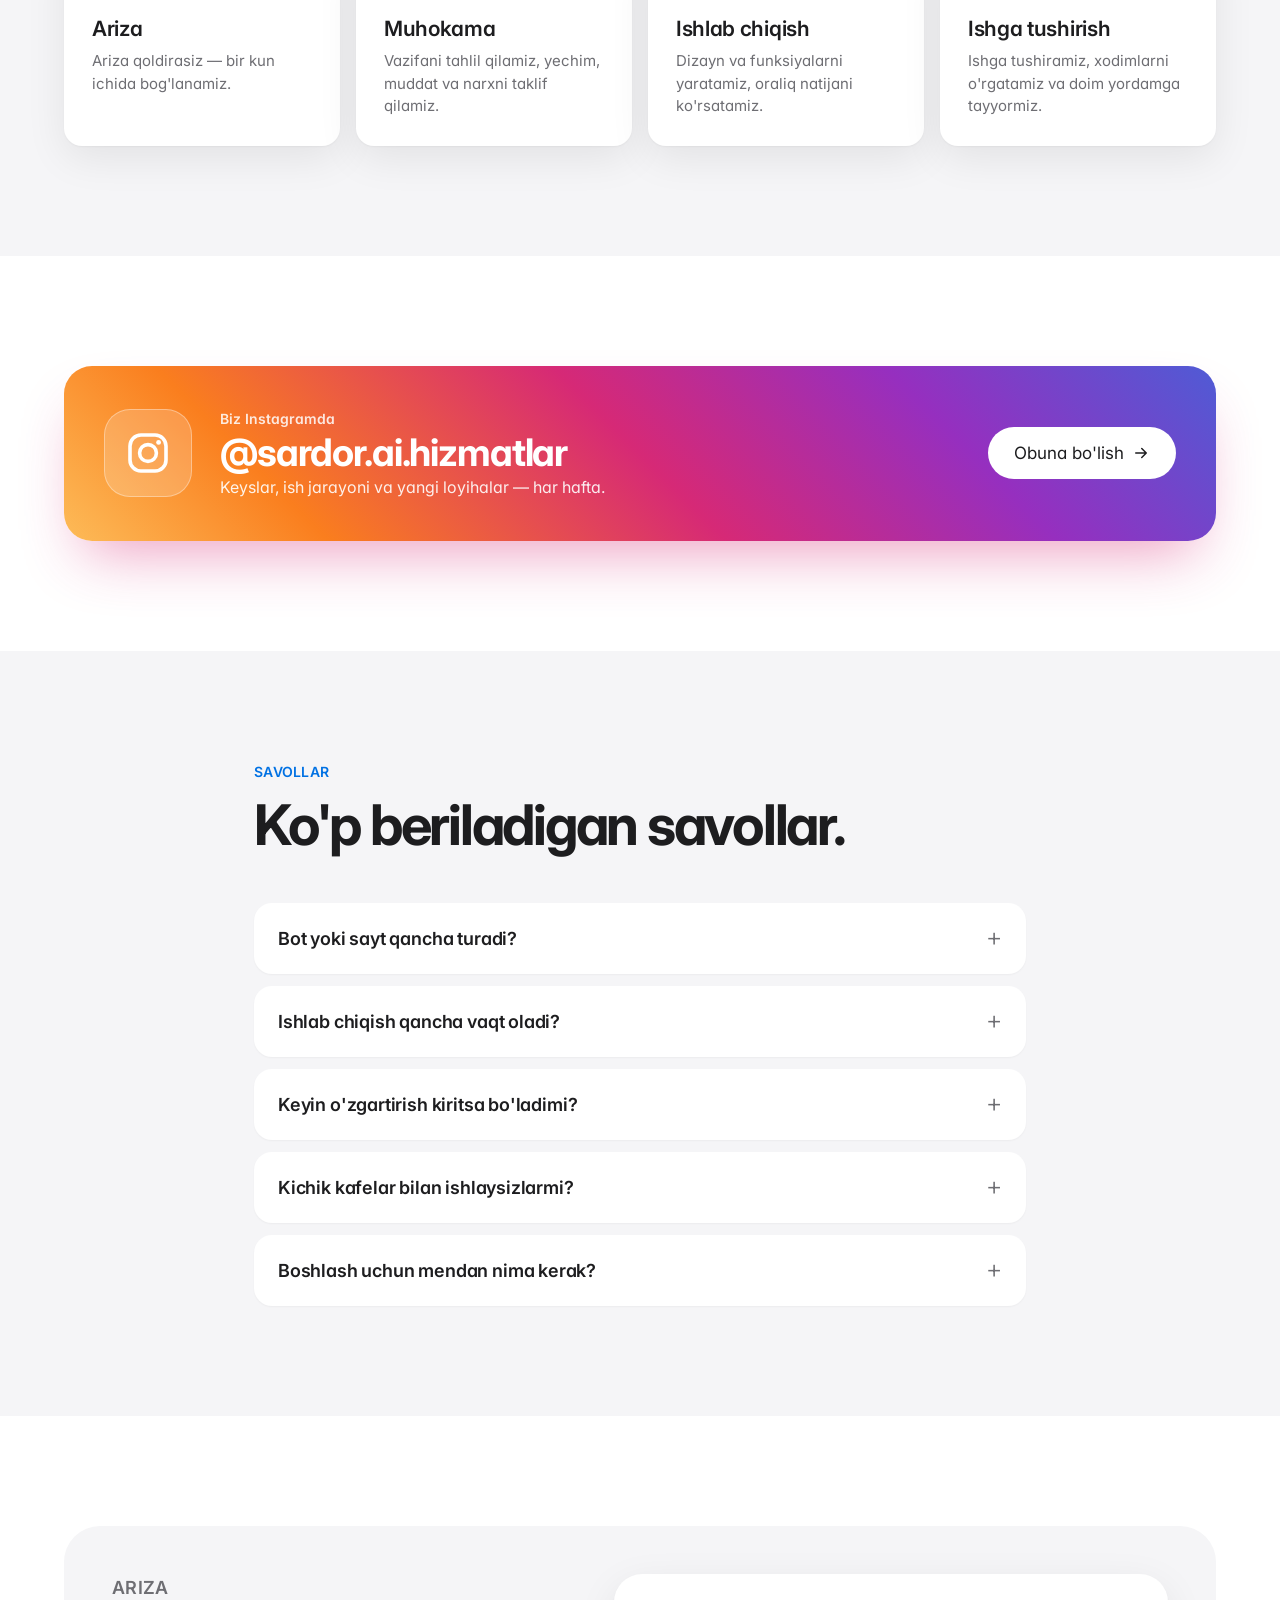
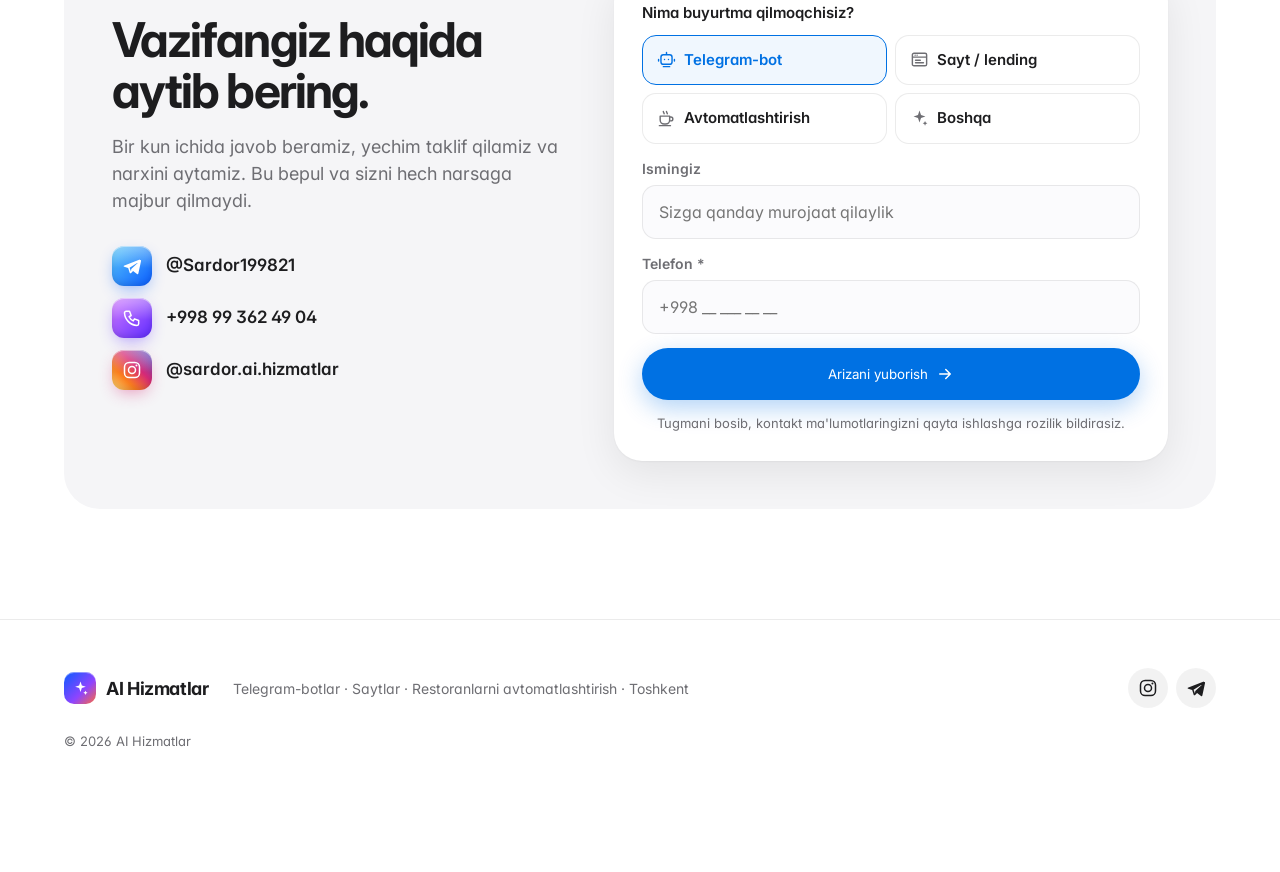
==== commit 314b4726: "Landing: "Restoranlar uchun" moved under hero with Zeyd Garden photo intro Section keeps #restaurant" ====
--- a/landing/index.html
+++ b/landing/index.html
@@ -99,6 +99,41 @@
     </div>
   </section>
 
+  <!-- ДЛЯ РЕСТОРАНОВ (второй экран) -->
+  <section class="section dark rest" id="restaurants">
+    <div class="rest__intro">
+      <picture class="rest__bg">
+        <source srcset="assets/zeyd-bg.webp" type="image/webp">
+        <img src="assets/zeyd-bg.jpg" width="1672" height="941" loading="lazy" decoding="async" data-t-alt="rest.alt" alt="">
+      </picture>
+      <div class="wrap rest__text">
+        <p class="eyebrow reveal" data-t="rest.eye"></p>
+        <h2 class="reveal" data-t="rest.h2"></h2>
+        <p class="lead lead--dark reveal" data-t="rest.lead"></p>
+        <div class="rest__cta reveal">
+          <a class="btn btn--call" data-phone-link href="#"><svg><use href="#i-phone"/></svg> <span data-t="rest.call"></span></a>
+          <a class="btn btn--ghost" href="https://zeydgarden.vercel.app/" target="_blank" rel="noopener"><span data-t="rest.menu"></span> <svg><use href="#i-arrow"/></svg></a>
+        </div>
+      </div>
+    </div>
+    <div class="wrap rest__body">
+      <div class="feat">
+        <div class="feat__item reveal"><span class="sticker sticker--orange"><svg><use href="#i-qr"/></svg></span><h4 data-t="f1.h"></h4><p data-t="f1.p"></p></div>
+        <div class="feat__item reveal"><span class="sticker sticker--blue"><svg><use href="#i-truck"/></svg></span><h4 data-t="f2.h"></h4><p data-t="f2.p"></p></div>
+        <div class="feat__item reveal"><span class="sticker sticker--violet"><svg><use href="#i-bell"/></svg></span><h4 data-t="f3.h"></h4><p data-t="f3.p"></p></div>
+        <div class="feat__item reveal"><span class="sticker sticker--orange"><svg><use href="#i-chart"/></svg></span><h4 data-t="f4.h"></h4><p data-t="f4.p"></p></div>
+      </div>
+
+      <div class="demo reveal">
+        <div>
+          <b data-t="demo.t"></b>
+          <span data-t="demo.s"></span>
+        </div>
+        <a class="btn btn--light" href="https://sariofficial23.github.io/qrmenu/" target="_blank" rel="noopener"><span data-t="demo.btn"></span> <svg><use href="#i-arrow"/></svg></a>
+      </div>
+    </div>
+  </section>
+
   <!-- Цифры (из config.js) -->
   <section class="facts wrap" id="stats"></section>
 
@@ -149,28 +184,7 @@
   </section>
 
   <!-- ДЛЯ РЕСТОРАНОВ -->
-  <section class="section dark" id="restaurants">
-    <div class="wrap">
-      <p class="eyebrow reveal" data-t="rest.eye"></p>
-      <h2 class="reveal" data-t="rest.h2"></h2>
-      <p class="lead lead--dark reveal" data-t="rest.lead"></p>
-
-      <div class="feat">
-        <div class="feat__item reveal"><span class="sticker sticker--orange"><svg><use href="#i-qr"/></svg></span><h4 data-t="f1.h"></h4><p data-t="f1.p"></p></div>
-        <div class="feat__item reveal"><span class="sticker sticker--blue"><svg><use href="#i-truck"/></svg></span><h4 data-t="f2.h"></h4><p data-t="f2.p"></p></div>
-        <div class="feat__item reveal"><span class="sticker sticker--violet"><svg><use href="#i-bell"/></svg></span><h4 data-t="f3.h"></h4><p data-t="f3.p"></p></div>
-        <div class="feat__item reveal"><span class="sticker sticker--orange"><svg><use href="#i-chart"/></svg></span><h4 data-t="f4.h"></h4><p data-t="f4.p"></p></div>
-      </div>
-
-      <div class="demo reveal">
-        <div>
-          <b data-t="demo.t"></b>
-          <span data-t="demo.s"></span>
-        </div>
-        <a class="btn btn--light" href="https://sariofficial23.github.io/qrmenu/" target="_blank" rel="noopener"><span data-t="demo.btn"></span> <svg><use href="#i-arrow"/></svg></a>
-      </div>
-    </div>
-  </section>
+
 
   <!-- РАБОТЫ (из config.js) -->
   <section class="section" id="work">
--- a/landing/styles.css
+++ b/landing/styles.css
@@ -117,7 +117,7 @@
 @keyframes bob{0%,100%{transform:translateY(0)}50%{transform:translateY(-10px)}}
 
 /* Факты */
-.facts{display:grid;grid-template-columns:repeat(4,1fr);gap:16px;padding-top:8px;padding-bottom:24px}
+.facts{display:grid;grid-template-columns:repeat(4,1fr);gap:16px;padding-top:56px;padding-bottom:24px}
 .fact{padding:22px;border-radius:var(--r-sm);background:var(--soft)}
 .fact b{display:block;font-size:30px;letter-spacing:-.04em;font-weight:800;line-height:1.1;margin-bottom:6px}
 .fact span{font-size:15px;color:var(--ink2);line-height:1.4;display:block}
@@ -397,3 +397,32 @@
 .form>*,.seg{min-width:0}
 .seg span{white-space:normal}
 @media (max-width:380px){.seg span{font-size:13px;padding:11px 8px;gap:6px}.form{padding:14px}.lead-card{padding:16px}}
+
+/* ВТОРОЙ ЭКРАН: «Restoranlar uchun» с фото Zeyd Garden */
+.rest{padding:0}
+.rest__intro{position:relative;overflow:hidden;min-height:min(78vh,700px);display:flex;align-items:center;padding:96px 0;background:#000}
+.rest__bg{position:absolute;inset:0;z-index:0}
+.rest__bg img{width:100%;height:100%;object-fit:cover;object-position:60% 36%;display:block}
+.rest__bg::after{content:"";position:absolute;inset:0;background:linear-gradient(90deg,rgba(0,0,0,.92) 0%,rgba(0,0,0,.78) 30%,rgba(0,0,0,.25) 48%,rgba(0,0,0,0) 58%),linear-gradient(180deg,#000 0,rgba(0,0,0,0) 14%,rgba(0,0,0,0) 86%,#000 100%)}
+.rest__text{position:relative;z-index:1;width:100%}
+.rest__text>*{max-width:560px}
+.rest__text h2{margin-bottom:0;font-size:clamp(34px,4.4vw,56px);line-height:1.04;letter-spacing:-.04em}
+.rest__text .grad{background:linear-gradient(92deg,#ffb23d 0%,#ff7a3d 100%);-webkit-background-clip:text;background-clip:text;color:transparent}
+.rest__text .lead{margin-top:20px;color:rgba(255,255,255,.8)}
+.rest__cta{display:flex;flex-wrap:wrap;gap:10px;margin-top:32px}
+.rest__cta .btn{padding:0 22px;font-size:16px}
+.rest .btn--ghost{background:rgba(255,255,255,.14);color:#fff}
+.rest .btn--ghost:hover{background:rgba(255,255,255,.22)}
+.rest__body{padding-top:56px;padding-bottom:110px}
+@media (max-width:1024px){
+  .rest__intro{display:flex;flex-direction:column;align-items:stretch;min-height:0;padding:96px 0 0}
+  .rest__text{order:1}
+  .rest__bg{order:2;position:relative;inset:auto;height:clamp(300px,62vw,520px);margin-top:32px}
+  .rest__bg img{object-position:100% 50%}
+  .rest__bg::after{background:linear-gradient(180deg,#000 0,rgba(0,0,0,0) 22%,rgba(0,0,0,0) 80%,#000 100%)}
+  .rest__text>*{max-width:none}
+  .rest__body{padding-top:40px;padding-bottom:72px}
+}
+@media (max-width:640px){
+  .rest__cta .btn{flex:1 1 100%}
+}
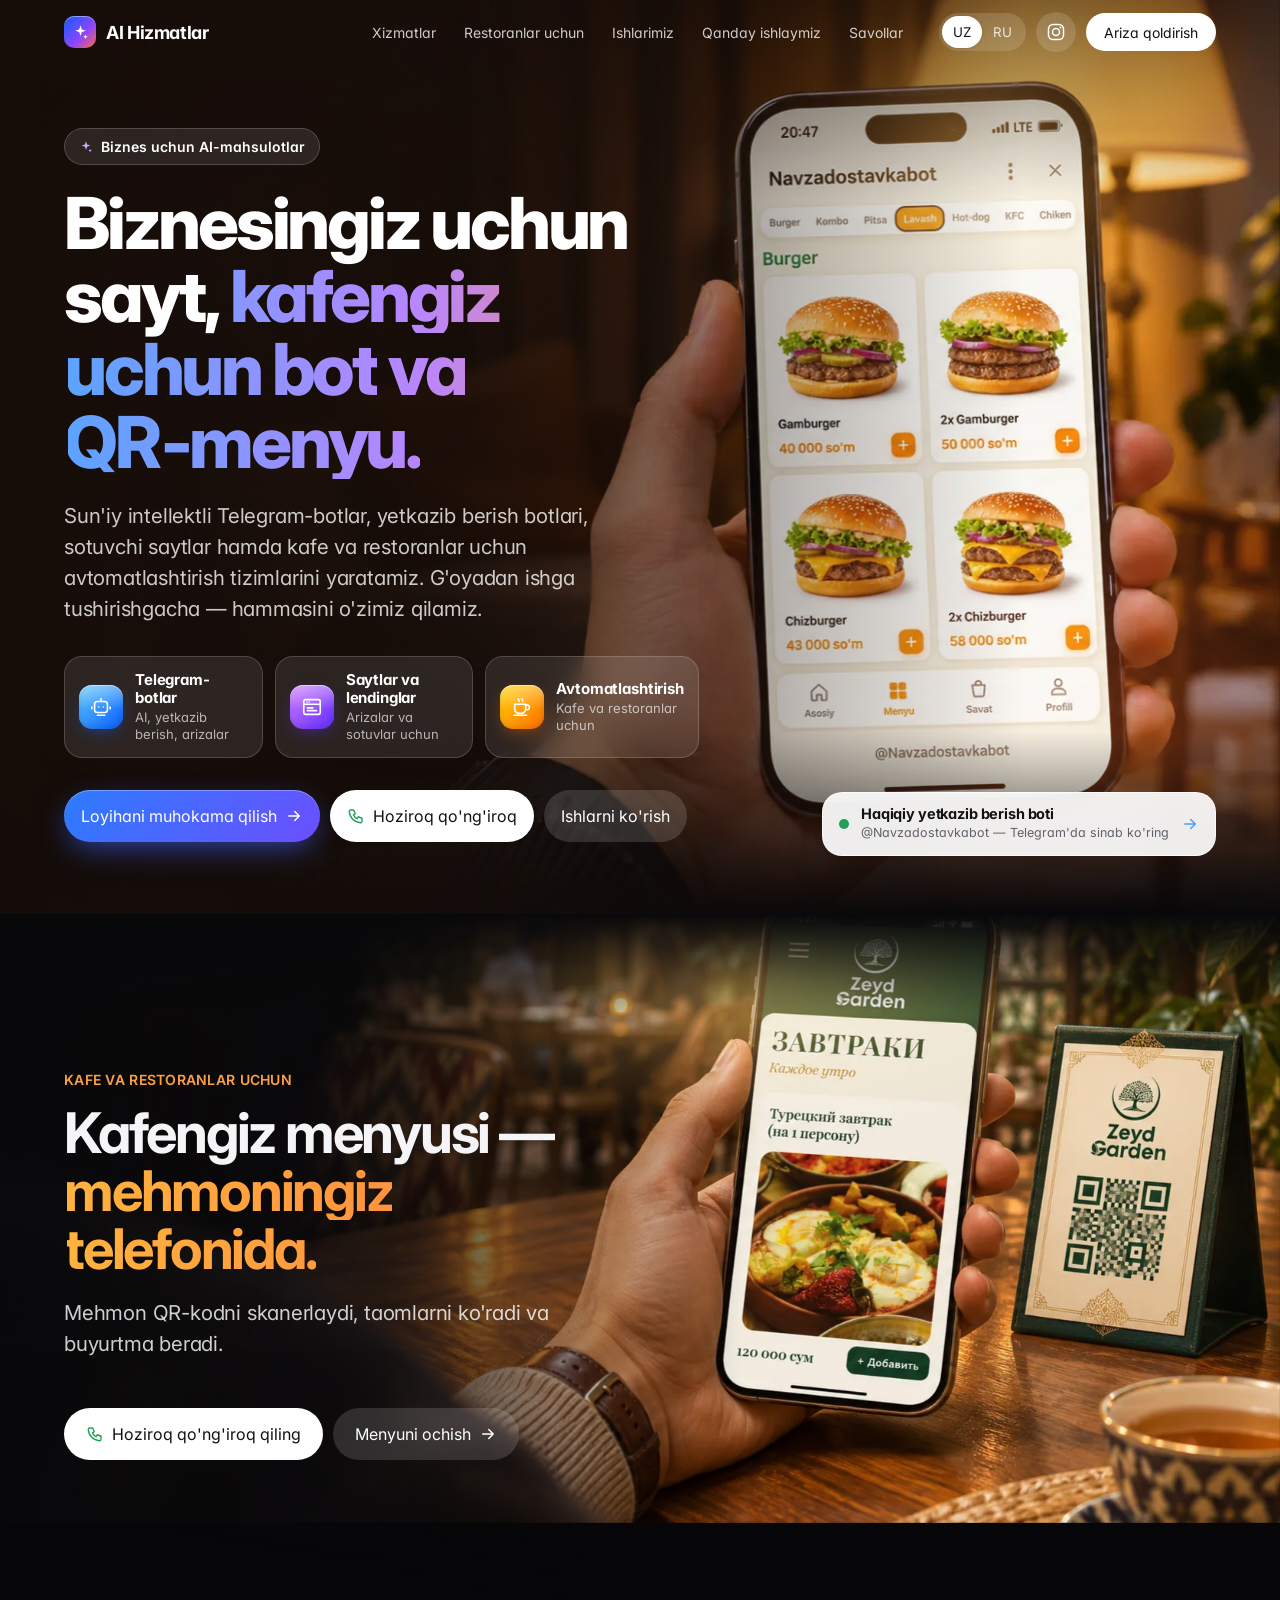
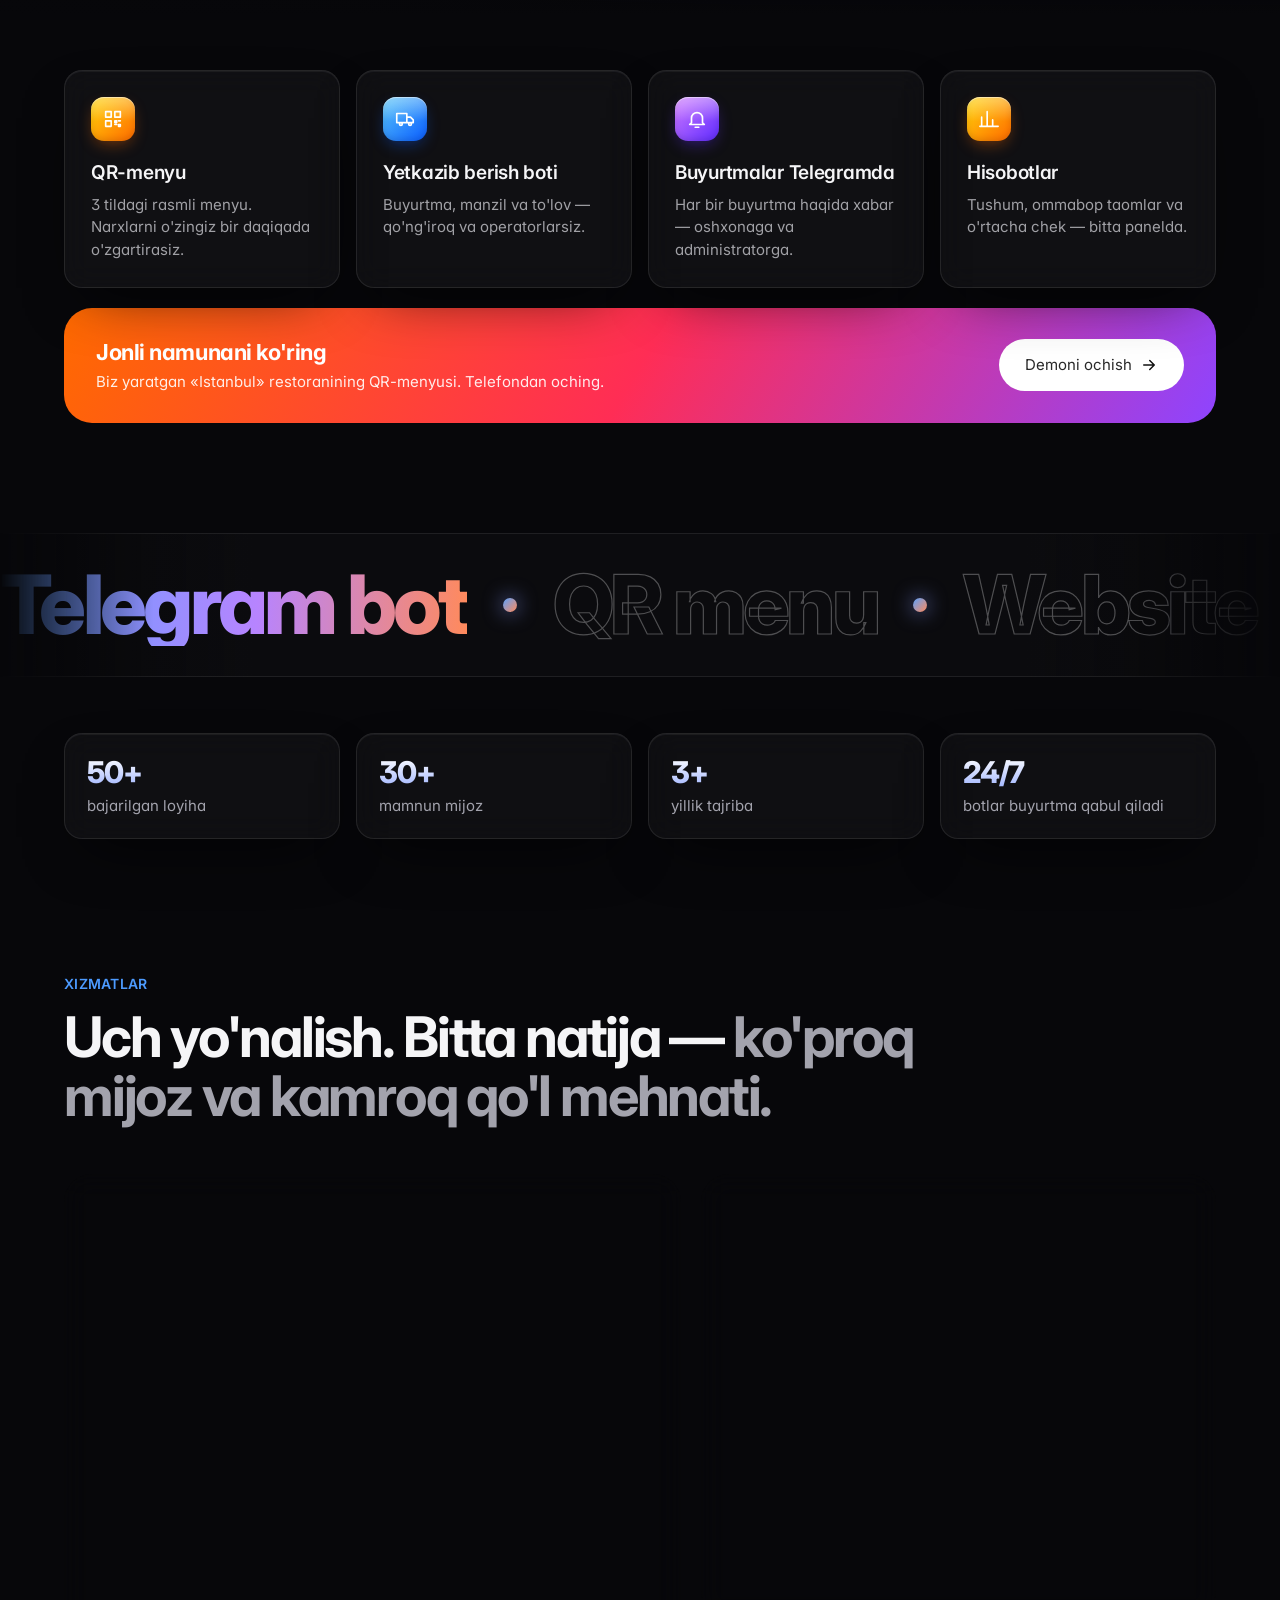
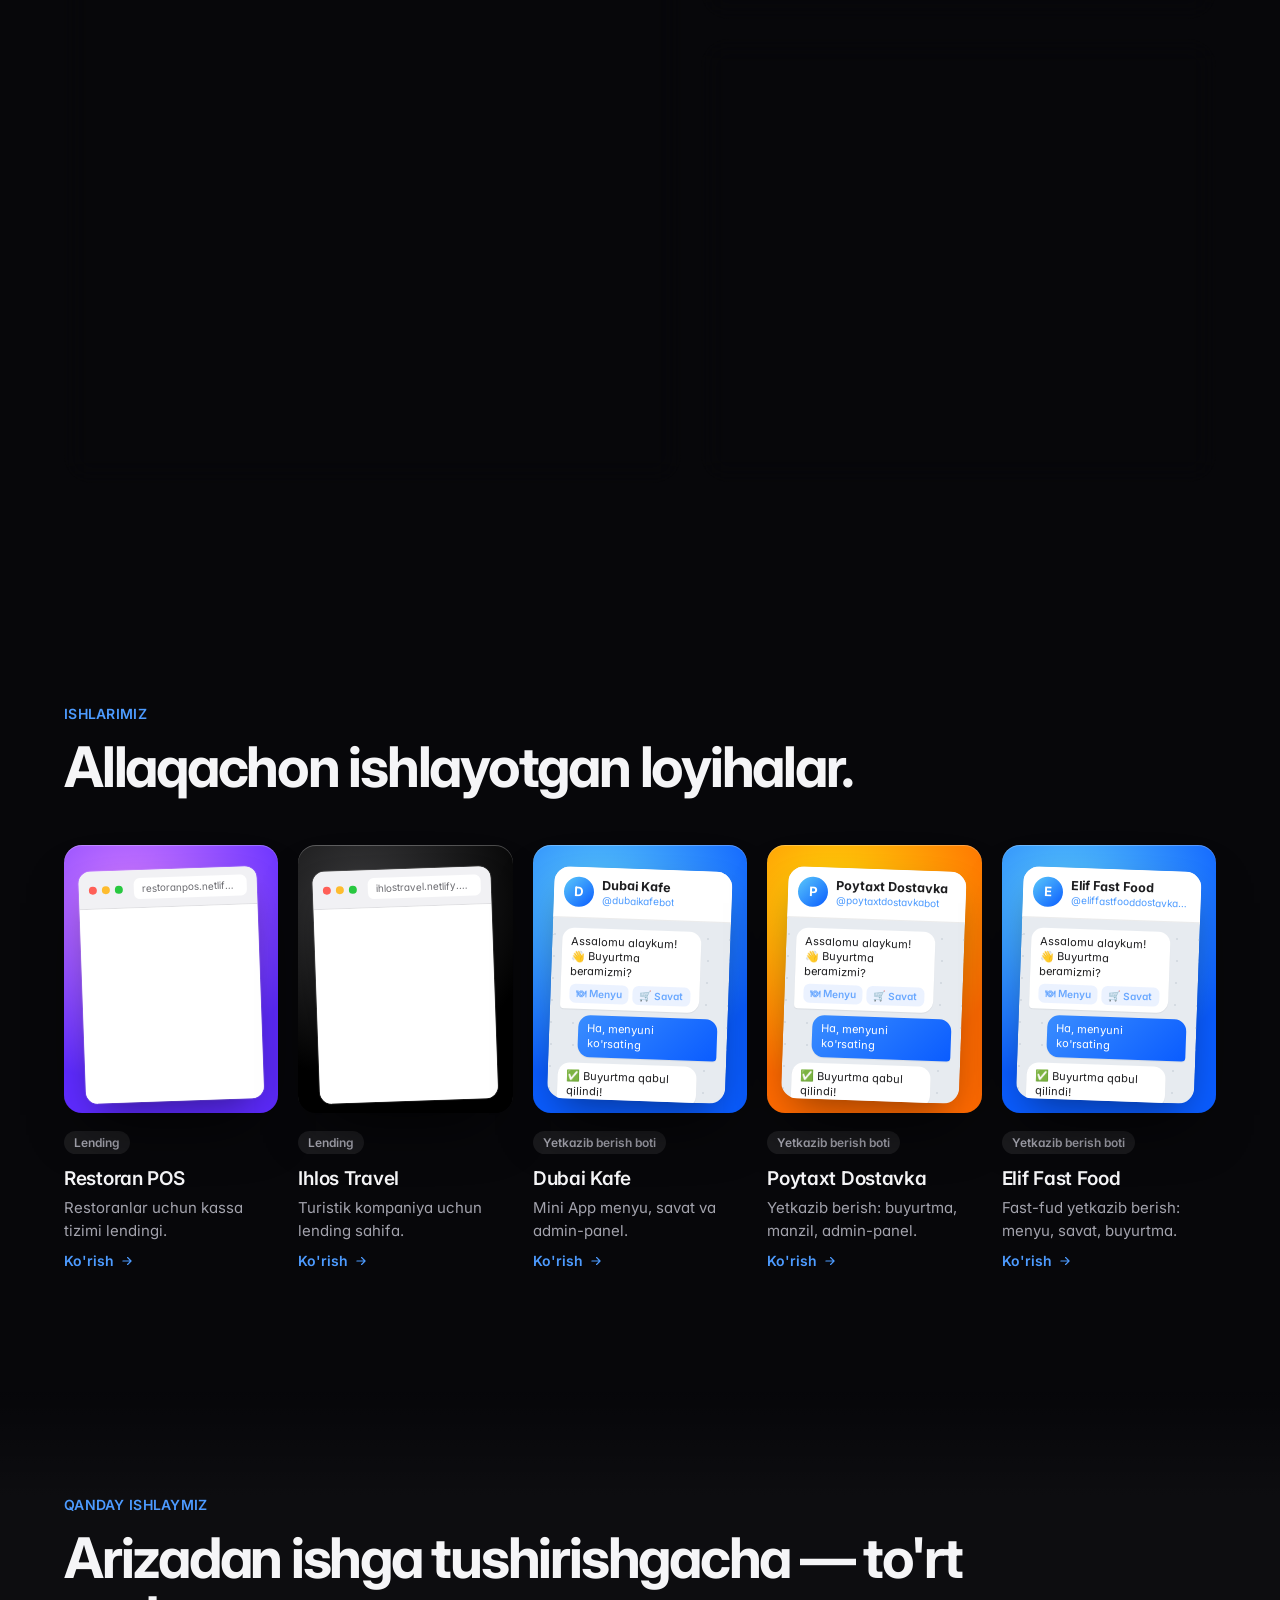
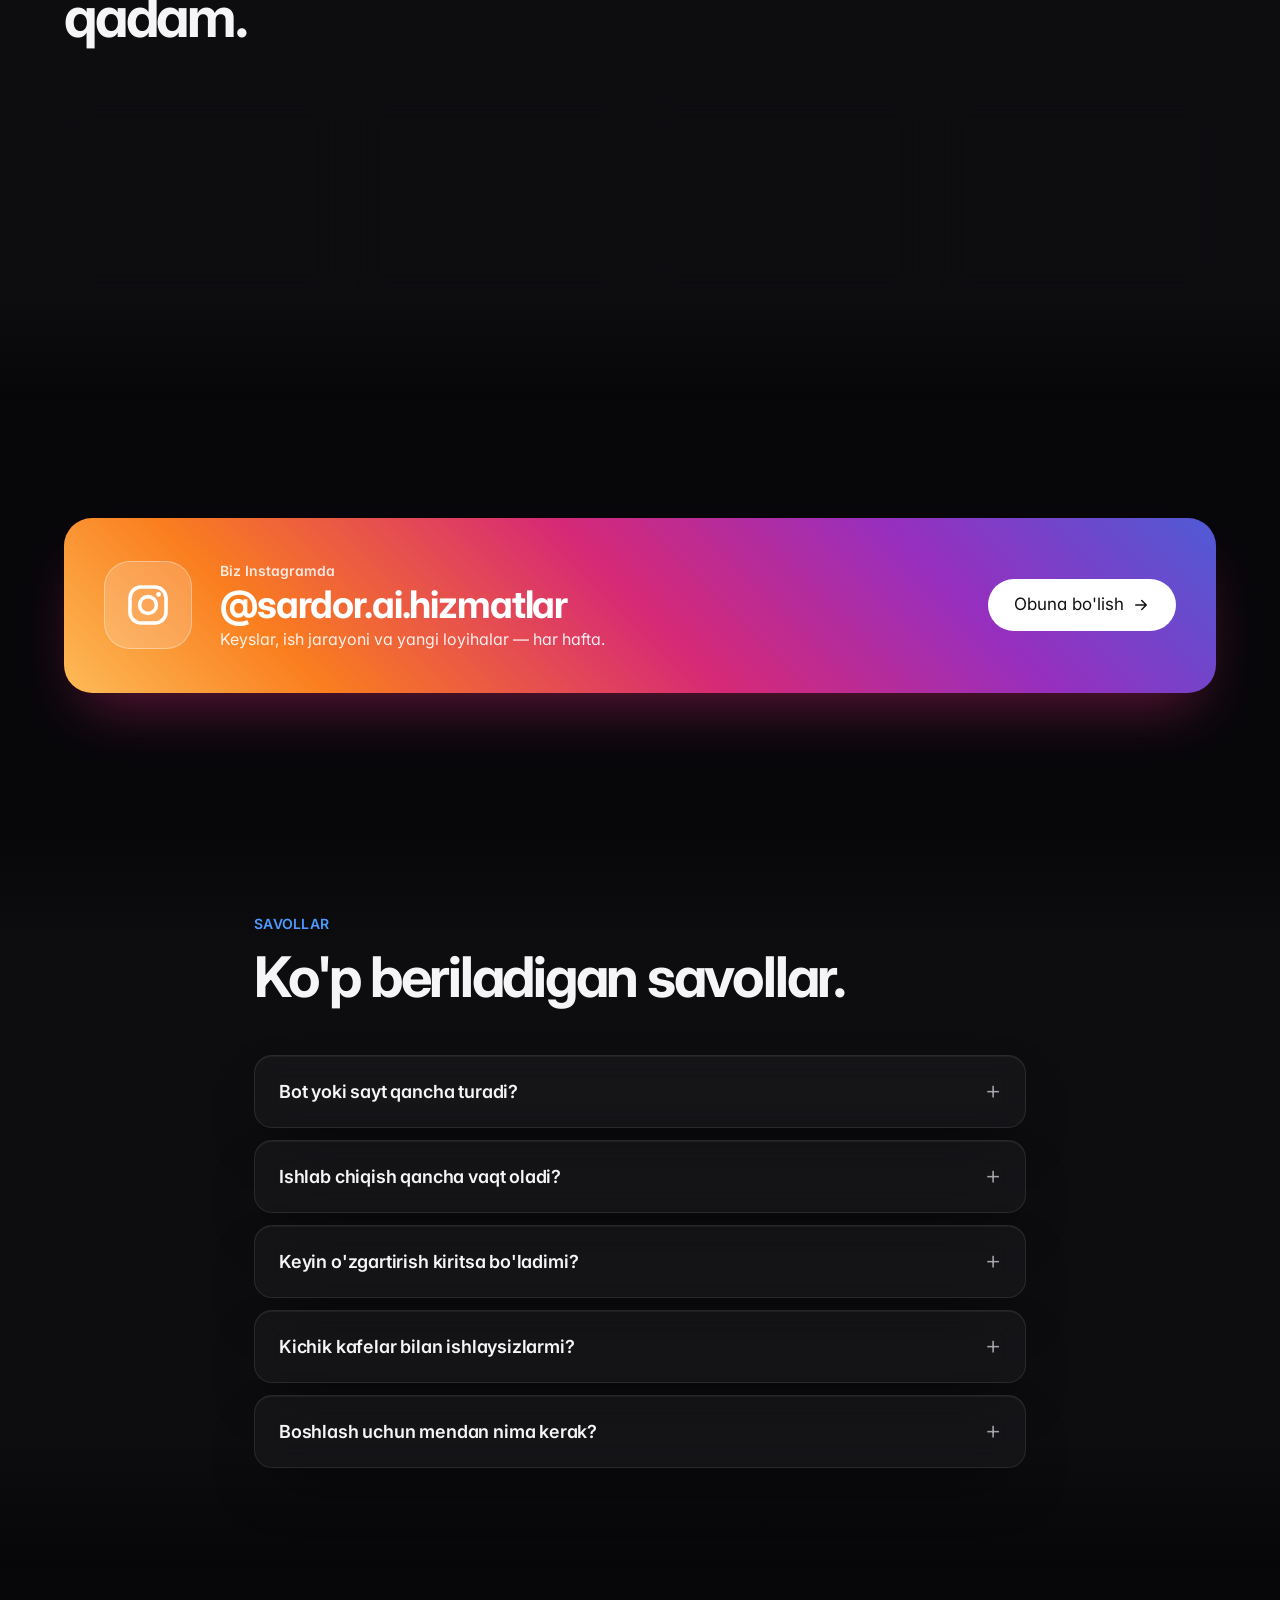
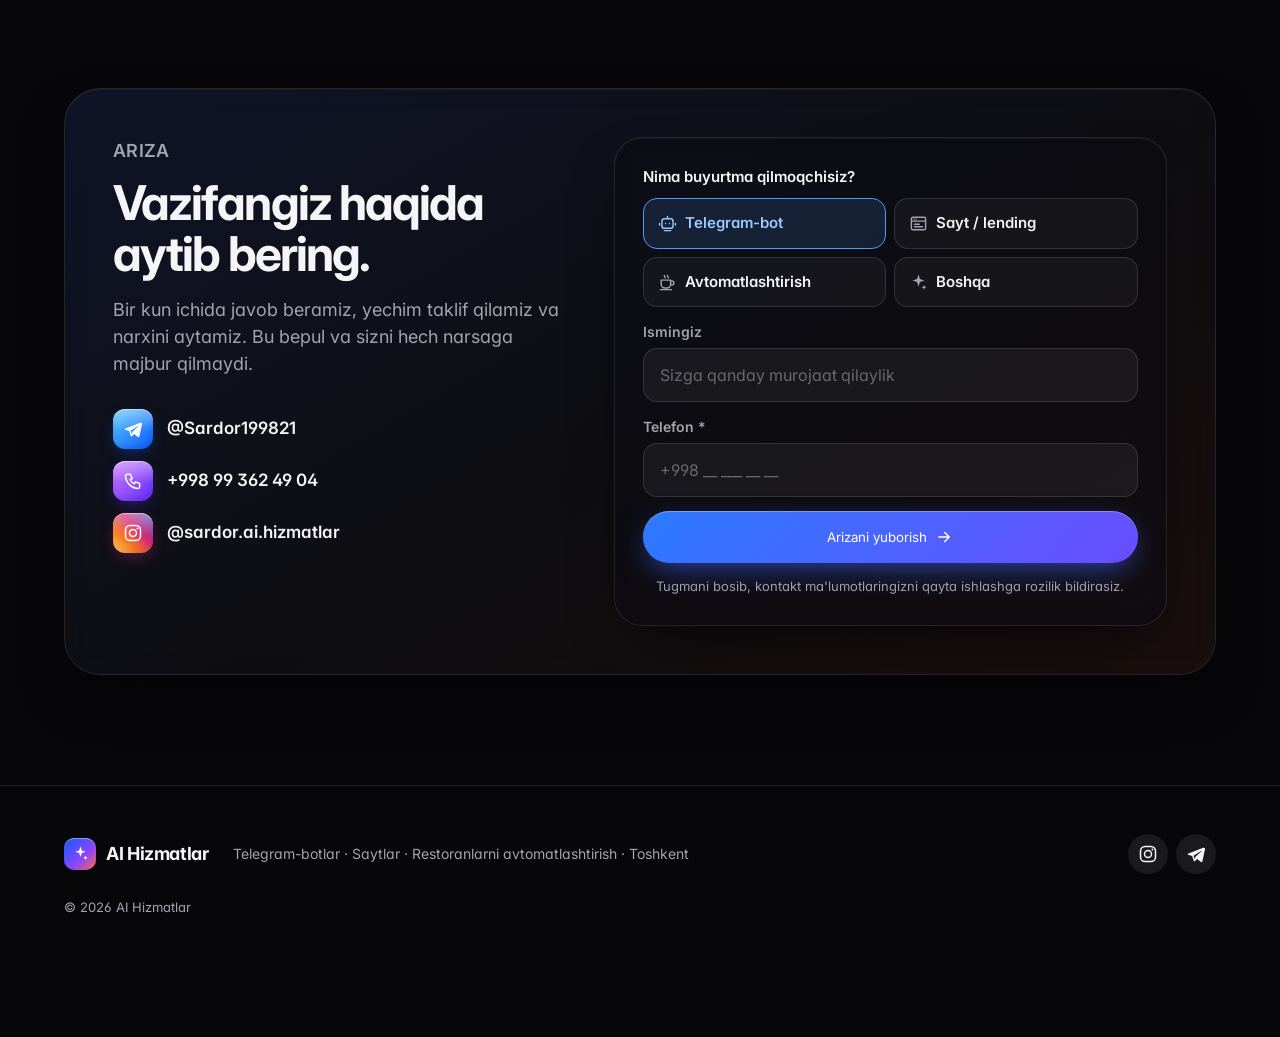
==== commit 019011b0: "Landing: unified cinematic dark theme with motion layer Dark palette across all sections, glass card" ====
--- a/landing/index.html
+++ b/landing/index.html
@@ -66,10 +66,13 @@
 
   <!-- ПЕРВЫЙ ЭКРАН -->
   <section class="hero">
-    <picture class="hero__bg">
-      <source srcset="assets/hero-bg.webp" type="image/webp">
-      <img src="assets/hero-bg.jpg" width="1671" height="941" fetchpriority="high" decoding="async" data-t-alt="live.alt" alt="">
-    </picture>
+    <div class="hero__bg">
+      <picture>
+        <source srcset="assets/hero-bg.webp" type="image/webp">
+        <img src="assets/hero-bg.jpg" width="1671" height="941" fetchpriority="high" decoding="async" data-t-alt="live.alt" alt="">
+      </picture>
+      <i class="fx fx-lamp" aria-hidden="true"></i><i class="fx fx-streak" aria-hidden="true"></i><i class="fx fx-leak" aria-hidden="true"></i>
+    </div>
     <div class="wrap hero__grid">
       <div class="hero__text">
         <span class="pill reveal"><svg><use href="#i-spark"/></svg> <span data-t="hero.pill"></span></span>
@@ -102,10 +105,13 @@
   <!-- ДЛЯ РЕСТОРАНОВ (второй экран) -->
   <section class="section dark rest" id="restaurants">
     <div class="rest__intro">
-      <picture class="rest__bg">
-        <source srcset="assets/zeyd-bg.webp" type="image/webp">
-        <img src="assets/zeyd-bg.jpg" width="1672" height="941" loading="lazy" decoding="async" data-t-alt="rest.alt" alt="">
-      </picture>
+      <div class="rest__bg">
+        <picture>
+          <source srcset="assets/zeyd-bg.webp" type="image/webp">
+          <img src="assets/zeyd-bg.jpg" width="1672" height="941" loading="lazy" decoding="async" data-t-alt="rest.alt" alt="">
+        </picture>
+        <i class="fx fx-lights" aria-hidden="true"></i><i class="fx fx-streak fx-streak--warm" aria-hidden="true"></i>
+      </div>
       <div class="wrap rest__text">
         <p class="eyebrow reveal" data-t="rest.eye"></p>
         <h2 class="reveal" data-t="rest.h2"></h2>
@@ -133,6 +139,9 @@
       </div>
     </div>
   </section>
+
+  <!-- ЛЕНТА -->
+  <div class="ticker" aria-hidden="true"><div class="ticker__track"><span>Telegram bot</span><i></i><span>QR menu</span><i></i><span>Website</span><i></i><span>Automation</span><i></i><span>Delivery bot</span><i></i><span>AI</span><i></i><span>Telegram bot</span><i></i><span>QR menu</span><i></i><span>Website</span><i></i><span>Automation</span><i></i><span>Delivery bot</span><i></i><span>AI</span><i></i></div></div>
 
   <!-- Цифры (из config.js) -->
   <section class="facts wrap" id="stats"></section>
@@ -292,6 +301,7 @@
   <a class="btn btn--primary btn--block" href="#lead" data-t="cta.lead"></a>
 </div>
 
+<script src="fx.js"></script>
 <script src="main.js"></script>
 </body>
 </html>
--- a/landing/styles.css
+++ b/landing/styles.css
@@ -1,8 +1,9 @@
 :root{
-  --bg:#fff; --soft:#f5f5f7; --ink:#1d1d1f; --ink2:#6e6e73; --line:rgba(0,0,0,.08);
-  --blue:#0071e3; --blue2:#0a5cff; --dark:#000; --dark2:#161617;
+  color-scheme:dark;
+  --bg:#07070a; --soft:rgba(255,255,255,.04); --ink:#f5f5f7; --ink2:#a3a3ad; --line:rgba(255,255,255,.1);
+  --blue:#4d9bff; --blue2:#6aa8ff; --dark:#07070a; --dark2:#111116;
   --r:28px; --r-sm:18px;
-  --shadow:0 1px 2px rgba(0,0,0,.04),0 12px 40px rgba(0,0,0,.08);
+  --shadow:0 1px 0 rgba(255,255,255,.05) inset,0 24px 60px -24px rgba(0,0,0,.85);
   --ease:cubic-bezier(.2,.7,.2,1);
 }
 *{box-sizing:border-box;margin:0;padding:0}
@@ -70,11 +71,11 @@
 .nav__right{display:flex;align-items:center;gap:10px;margin-left:12px}
 
 /* Hero */
-.hero{position:relative;padding:128px 0 72px;overflow:hidden;background:#150c08;color:#fff;min-height:min(100vh,860px);display:flex;align-items:center}
+.hero{position:relative;padding:128px 0 72px;overflow:hidden;background:var(--bg);color:#fff;min-height:min(100vh,860px);display:flex;align-items:center}
 .hero>.wrap{width:100%}
 .hero__bg{position:absolute;inset:0;z-index:0}
 .hero__bg img{width:100%;height:100%;object-fit:cover;object-position:78% center;display:block}
-.hero__bg::after{content:"";position:absolute;inset:0;background:linear-gradient(90deg,rgba(21,12,8,.94) 0%,rgba(21,12,8,.82) 34%,rgba(21,12,8,.28) 62%,rgba(21,12,8,0) 80%),linear-gradient(180deg,rgba(21,12,8,.55) 0,rgba(21,12,8,0) 22%,rgba(21,12,8,0) 80%,rgba(21,12,8,.6) 100%)}
+.hero__bg::after{content:"";position:absolute;inset:0;background:linear-gradient(90deg,rgba(21,12,8,.94) 0%,rgba(21,12,8,.82) 34%,rgba(21,12,8,.28) 62%,rgba(21,12,8,0) 80%),linear-gradient(180deg,rgba(21,12,8,.55) 0,rgba(21,12,8,0) 22%,rgba(21,12,8,0) 80%,var(--bg) 100%)}
 .hero h1{color:#fff}
 .hero .grad{background:linear-gradient(92deg,#5aa2ff 0%,#b784ff 55%,#ff8a5c 100%);-webkit-background-clip:text;background-clip:text;color:transparent}
 .hero .lead{color:rgba(255,255,255,.78)}
@@ -240,7 +241,7 @@
   .hero{display:block;padding:64px 0 48px;min-height:0}
   .hero__bg{position:relative;inset:auto;height:clamp(250px,54vw,460px)}
   .hero__bg img{object-position:76% center}
-  .hero__bg::after{background:linear-gradient(180deg,rgba(21,12,8,.55) 0,rgba(21,12,8,0) 26%,rgba(21,12,8,0) 52%,#150c08 100%)}
+  .hero__bg::after{background:linear-gradient(180deg,rgba(21,12,8,.55) 0,rgba(21,12,8,0) 26%,rgba(21,12,8,0) 52%,var(--bg) 100%)}
   .hero__grid{grid-template-columns:1fr;margin-top:-56px}
   .hero__visual{order:2;margin-top:4px;min-height:0;align-items:stretch;padding:0}
   .live{max-width:440px;margin-bottom:0}
@@ -400,10 +401,10 @@
 
 /* ВТОРОЙ ЭКРАН: «Restoranlar uchun» с фото Zeyd Garden */
 .rest{padding:0}
-.rest__intro{position:relative;overflow:hidden;min-height:min(78vh,700px);display:flex;align-items:center;padding:96px 0;background:#000}
+.rest__intro{position:relative;overflow:hidden;min-height:min(78vh,700px);display:flex;align-items:center;padding:96px 0;background:var(--bg)}
 .rest__bg{position:absolute;inset:0;z-index:0}
 .rest__bg img{width:100%;height:100%;object-fit:cover;object-position:60% 36%;display:block}
-.rest__bg::after{content:"";position:absolute;inset:0;background:linear-gradient(90deg,rgba(0,0,0,.92) 0%,rgba(0,0,0,.78) 30%,rgba(0,0,0,.25) 48%,rgba(0,0,0,0) 58%),linear-gradient(180deg,#000 0,rgba(0,0,0,0) 14%,rgba(0,0,0,0) 86%,#000 100%)}
+.rest__bg::after{content:"";position:absolute;inset:0;background:linear-gradient(90deg,rgba(7,7,10,.92) 0%,rgba(7,7,10,.78) 30%,rgba(7,7,10,.25) 48%,rgba(7,7,10,0) 58%),linear-gradient(180deg,var(--bg) 0,rgba(7,7,10,0) 14%,rgba(7,7,10,0) 86%,var(--bg) 100%)}
 .rest__text{position:relative;z-index:1;width:100%}
 .rest__text>*{max-width:560px}
 .rest__text h2{margin-bottom:0;font-size:clamp(34px,4.4vw,56px);line-height:1.04;letter-spacing:-.04em}
@@ -419,10 +420,168 @@
   .rest__text{order:1}
   .rest__bg{order:2;position:relative;inset:auto;height:clamp(300px,62vw,520px);margin-top:32px}
   .rest__bg img{object-position:100% 50%}
-  .rest__bg::after{background:linear-gradient(180deg,#000 0,rgba(0,0,0,0) 22%,rgba(0,0,0,0) 80%,#000 100%)}
+  .rest__bg::after{background:linear-gradient(180deg,var(--bg) 0,rgba(7,7,10,0) 22%,rgba(7,7,10,0) 80%,var(--bg) 100%)}
   .rest__text>*{max-width:none}
   .rest__body{padding-top:40px;padding-bottom:72px}
 }
 @media (max-width:640px){
   .rest__cta .btn{flex:1 1 100%}
 }
+
+/* =====================================================================
+   КИНЕМАТОГРАФИЧНАЯ ТЁМНАЯ ТЕМА — единый стиль всех разделов
+   ===================================================================== */
+::selection{background:rgba(77,155,255,.4);color:#fff}
+body{background:var(--bg)}
+
+/* Живой фон: плывущие световые пятна + плёночное зерно */
+body::before{content:"";position:fixed;inset:-20%;z-index:-1;pointer-events:none;
+  background:radial-gradient(38% 34% at 14% 18%,rgba(46,98,255,.24),transparent 70%),
+             radial-gradient(34% 38% at 86% 36%,rgba(142,68,255,.20),transparent 70%),
+             radial-gradient(40% 34% at 52% 92%,rgba(255,106,61,.15),transparent 70%);
+  animation:ambient 26s ease-in-out infinite alternate;will-change:transform}
+@keyframes ambient{to{transform:translate3d(5%,-4%,0) rotate(7deg) scale(1.1)}}
+body::after{content:"";position:fixed;inset:-50%;z-index:90;pointer-events:none;opacity:.06;mix-blend-mode:overlay;
+  background-image:url("data:image/svg+xml;utf8,<svg xmlns='http://www.w3.org/2000/svg' width='220' height='220'><filter id='n'><feTurbulence type='fractalNoise' baseFrequency='.9' numOctaves='2' stitchTiles='stitch'/></filter><rect width='100%' height='100%' filter='url(%23n)'/></svg>");
+  animation:grain .9s steps(6) infinite}
+@keyframes grain{0%{transform:translate(0,0)}20%{transform:translate(-5%,3%)}40%{transform:translate(4%,-6%)}60%{transform:translate(-3%,5%)}80%{transform:translate(6%,2%)}100%{transform:translate(0,0)}}
+.fx-progress{position:fixed;left:0;top:0;height:2px;width:100%;z-index:95;transform-origin:0 50%;transform:scaleX(0);
+  background:linear-gradient(90deg,#4d9bff,#b784ff,#ff8a5c);box-shadow:0 0 12px rgba(120,150,255,.8);pointer-events:none}
+
+/* Навигация и элементы управления на тёмном */
+.nav.is-scrolled{background:rgba(10,10,14,.68);box-shadow:0 1px 0 rgba(255,255,255,.08)}
+.icon-btn{background:rgba(255,255,255,.08);color:var(--ink)}
+.icon-btn:hover{background:rgba(255,255,255,.16)}
+.icon-btn--light{background:#fff;color:#111;box-shadow:0 6px 20px rgba(0,0,0,.4)}
+.lang{background:rgba(255,255,255,.08)}
+.lang button.on{background:#fff;color:#111}
+.btn--ghost{background:rgba(255,255,255,.08);color:var(--ink)}
+.btn--ghost:hover{background:rgba(255,255,255,.15)}
+.btn--dark{background:#f5f5f7;color:#0b0b0f}
+.btn--dark:hover{background:#fff}
+.btn--light{background:#fff;color:#111}
+.btn--primary{background:linear-gradient(135deg,#2b7bff,#6a4dff);color:#fff;position:relative;overflow:hidden;
+  box-shadow:0 10px 30px -6px rgba(60,100,255,.65),inset 0 1px 0 rgba(255,255,255,.3)}
+.btn--primary:hover{background:linear-gradient(135deg,#3b86ff,#7a5cff)}
+.btn--primary::after,.btn--call::after{content:"";position:absolute;inset:0;pointer-events:none;
+  background:linear-gradient(105deg,transparent 38%,rgba(255,255,255,.55) 50%,transparent 62%);transform:translateX(-130%);animation:sheen 5.5s ease-in-out infinite}
+.btn--call{position:relative;overflow:hidden}
+.btn--call::after{background:linear-gradient(105deg,transparent 38%,rgba(31,157,85,.25) 50%,transparent 62%);animation-delay:1.2s}
+@keyframes sheen{0%,62%{transform:translateX(-130%)}100%{transform:translateX(130%)}}
+.live{color:#111}
+.live b{color:#111}
+.live small{color:#5f5f68}
+
+/* Стеклянные карточки + «прожектор» за курсором */
+.fact,.card,.feat__item,.steps li,.faq details,.lead-card{position:relative;isolation:isolate;background:rgba(255,255,255,.035);
+  border:1px solid rgba(255,255,255,.09);box-shadow:var(--shadow);backdrop-filter:blur(14px);-webkit-backdrop-filter:blur(14px)}
+.fact::before,.card::before,.feat__item::before,.steps li::before,.faq details::before,.lead-card::before{content:"";position:absolute;inset:0;z-index:-1;border-radius:inherit;pointer-events:none;
+  background:radial-gradient(420px circle at var(--mx,50%) var(--my,0%),rgba(150,170,255,.16),transparent 45%);opacity:0;transition:opacity .35s}
+.fact:hover::before,.card:hover::before,.feat__item:hover::before,.steps li:hover::before,.faq details:hover::before,.lead-card:hover::before{opacity:1}
+.card{transition:transform .35s var(--ease),border-color .35s}
+.card:hover{border-color:rgba(255,255,255,.2)}
+.card--bot{background:linear-gradient(160deg,rgba(43,123,255,.22),rgba(255,255,255,.03) 62%)}
+.card--site{background:linear-gradient(160deg,rgba(142,68,255,.22),rgba(255,255,255,.03) 62%)}
+.card--auto{background:linear-gradient(160deg,rgba(255,122,61,.2),rgba(255,255,255,.03) 62%)}
+.feat__item{background:rgba(255,255,255,.04)}
+.fact b{background:linear-gradient(180deg,#fff,#9fb4ff);-webkit-background-clip:text;background-clip:text;color:transparent}
+.tag{background:rgba(255,255,255,.08)}
+.lead-card{background:linear-gradient(150deg,rgba(80,110,255,.12),rgba(255,255,255,.03) 55%,rgba(255,106,61,.08))}
+.section--soft{background:linear-gradient(180deg,transparent,rgba(255,255,255,.028) 18%,rgba(255,255,255,.028) 82%,transparent)}
+
+/* Форма */
+.form{background:rgba(10,10,16,.7);border:1px solid rgba(255,255,255,.1);backdrop-filter:blur(18px);-webkit-backdrop-filter:blur(18px)}
+.seg span{background:rgba(255,255,255,.04);border-color:rgba(255,255,255,.12)}
+.seg input:checked+span{border-color:var(--blue);background:rgba(77,155,255,.14);color:#9cc8ff}
+.seg input:checked+span svg{color:#9cc8ff}
+.field input,.field textarea{background:rgba(255,255,255,.05);border-color:rgba(255,255,255,.12);color:var(--ink)}
+.field input::placeholder,.field textarea::placeholder{color:rgba(255,255,255,.35)}
+.field input:focus,.field textarea:focus{background:rgba(255,255,255,.08);box-shadow:0 0 0 4px rgba(77,155,255,.18)}
+.form__note.ok{color:#4cd98a}
+
+/* Мобильная панель */
+.mbar{background:rgba(10,10,14,.82)!important;border-top:1px solid rgba(255,255,255,.1)}
+
+/* Окна «Работ»: светлая начинка остаётся читаемой на тёмном */
+.bw__url{color:#6e6e73}
+.tgc__head b{color:#1d1d1f}
+.tgc__m{color:#1d1d1f}
+.tgc__m--me{color:#fff}
+.bw__bar,.tgc__head{border-color:rgba(0,0,0,.08)}
+.work__cover{box-shadow:0 30px 60px -28px rgba(0,0,0,.9),inset 0 1px 0 rgba(255,255,255,.25)}
+
+/* Лента-тикер */
+.ticker{position:relative;overflow:hidden;padding:30px 0;border-block:1px solid rgba(255,255,255,.08);
+  background:linear-gradient(90deg,rgba(7,7,10,1),rgba(255,255,255,.02) 20%,rgba(255,255,255,.02) 80%,rgba(7,7,10,1));
+  -webkit-mask-image:linear-gradient(90deg,transparent,#000 12%,#000 88%,transparent);mask-image:linear-gradient(90deg,transparent,#000 12%,#000 88%,transparent)}
+.ticker__track{display:flex;align-items:center;gap:36px;width:max-content;animation:marquee 38s linear infinite}
+.ticker span{font-size:clamp(40px,6.4vw,88px);font-weight:800;letter-spacing:-.045em;line-height:1;white-space:nowrap;
+  color:transparent;-webkit-text-stroke:1.2px rgba(255,255,255,.28)}
+.ticker span:nth-of-type(3n+1){-webkit-text-stroke:0;background:linear-gradient(92deg,#5aa2ff,#b784ff 55%,#ff8a5c);-webkit-background-clip:text;background-clip:text}
+.ticker i{width:14px;height:14px;border-radius:50%;flex:none;background:linear-gradient(135deg,#5aa2ff,#ff8a5c);box-shadow:0 0 20px rgba(130,150,255,.8)}
+@keyframes marquee{to{transform:translateX(-50%)}}
+
+/* Заголовки по словам: маска + подъём + размытие */
+.kin.reveal{opacity:1;transform:none;filter:none;transition:none}
+.kw{display:inline-block;overflow:hidden;vertical-align:top;padding:.1em .05em .16em;margin:-.1em -.05em -.16em}
+.ki{display:inline-block;opacity:0;filter:blur(10px);transform:translate3d(0,108%,0) rotate(5deg);transform-origin:0 100%;
+  transition:transform 1s cubic-bezier(.16,1,.3,1),opacity .6s ease,filter .9s ease;transition-delay:calc(var(--i,0)*65ms)}
+.kin.in .ki{opacity:1;filter:blur(0);transform:none}
+.grad{--g:linear-gradient(92deg,#5aa2ff 0%,#b784ff 55%,#ff8a5c 100%)}
+.hero .grad{--g:linear-gradient(92deg,#5aa2ff 0%,#b784ff 55%,#ff8a5c 100%)}
+.rest__text .grad{--g:linear-gradient(92deg,#ffb23d 0%,#ff7a3d 100%)}
+.kin .grad,.hero .kin .grad,.rest__text .kin .grad{background:none;color:inherit;-webkit-background-clip:border-box;background-clip:border-box}
+.kin .grad .ki{background-image:var(--g);background-repeat:no-repeat;background-size:var(--gw,100%) 100%;background-position:var(--gx,0) 0;
+  -webkit-background-clip:text;background-clip:text;color:transparent;-webkit-text-fill-color:transparent}
+
+/* Блоки появляются с лёгким размытием */
+.reveal{filter:blur(8px)}
+.reveal.in{filter:none}
+.reveal{transition:opacity .9s var(--ease),transform .9s var(--ease),filter .9s var(--ease)}
+
+/* Фото-экраны: параллакс, медленный наезд камеры и световые эффекты */
+.hero__bg,.rest__bg{overflow:hidden}
+.hero__bg picture,.rest__bg picture{display:block;width:100%;height:100%}
+.hero__bg img,.rest__bg img{will-change:transform;transform:translate3d(0,var(--py,0px),0);animation:kb 18s ease-out both}
+@keyframes kb{from{scale:1.07}to{scale:1}}
+.fx{position:absolute;pointer-events:none;mix-blend-mode:screen;display:block}
+.fx-lamp{right:2%;top:-12%;width:44%;aspect-ratio:1;border-radius:50%;
+  background:radial-gradient(closest-side,rgba(255,176,80,.65),rgba(255,140,40,.22) 55%,transparent);animation:lamp 5.5s ease-in-out infinite alternate}
+@keyframes lamp{from{opacity:.55;transform:scale(.94)}to{opacity:1;transform:scale(1.08)}}
+.fx-streak{left:42%;right:-12%;top:46%;height:2px;border-radius:2px;opacity:0;
+  background:linear-gradient(90deg,transparent,rgba(150,200,255,.95) 50%,transparent);box-shadow:0 0 26px 7px rgba(90,150,255,.55);animation:streak 9s ease-in-out infinite}
+.fx-streak--warm{top:40%;background:linear-gradient(90deg,transparent,rgba(255,200,130,.95) 50%,transparent);box-shadow:0 0 26px 7px rgba(255,150,60,.5);animation-delay:3s}
+@keyframes streak{0%{opacity:0;transform:translateX(-35%) scaleX(.4)}7%{opacity:1}22%{opacity:0;transform:translateX(35%) scaleX(1.25)}100%{opacity:0;transform:translateX(35%) scaleX(1.25)}}
+.fx-leak{right:-14%;bottom:-24%;width:62%;aspect-ratio:1;border-radius:50%;
+  background:radial-gradient(closest-side,rgba(255,106,40,.4),transparent);animation:leak 10s ease-in-out infinite alternate}
+@keyframes leak{from{opacity:.3;transform:translate3d(6%,4%,0)}to{opacity:.9;transform:translate3d(-8%,-6%,0) scale(1.12)}}
+.fx-lights{left:28%;right:12%;top:-14%;height:46%;border-radius:50%;
+  background:radial-gradient(closest-side,rgba(255,190,100,.55),transparent);animation:flicker 7s linear infinite}
+@keyframes flicker{0%,100%{opacity:.8}6%{opacity:.5}9%{opacity:.95}30%{opacity:.7}33%{opacity:1}58%{opacity:.6}62%{opacity:.9}80%{opacity:.75}}
+
+@media (max-width:1024px){
+  .hero__bg::after{background:linear-gradient(180deg,rgba(21,12,8,.55) 0,rgba(21,12,8,0) 26%,rgba(21,12,8,0) 55%,var(--bg) 100%)}
+  .fx-streak{left:30%}
+}
+@media (max-width:640px){
+  body::after{display:none}
+  .ticker{padding:20px 0}
+}
+@media (prefers-reduced-motion:reduce){
+  body::before,body::after,.fx,.ticker__track,.btn--primary::after,.btn--call::after,.hero__bg img,.rest__bg img{animation:none!important}
+  .fx-streak{display:none}
+  .ki{opacity:1;filter:none;transform:none;transition:none}
+  .reveal{filter:none}
+}
+
+/* Телефон/планшет: кнопки в столбик, звонок раньше карточек услуг */
+@media (max-width:1024px){
+  .hero__text{display:flex;flex-direction:column;align-items:stretch}
+  .hero__text .pill{align-self:flex-start}
+  .hero__cta{order:1;margin-top:28px}
+  .chips{order:2}
+}
+@media (max-width:640px){
+  .hero__cta{flex-direction:column;gap:10px}
+  .hero__cta .btn{flex:none;width:100%;padding:0 20px}
+}
